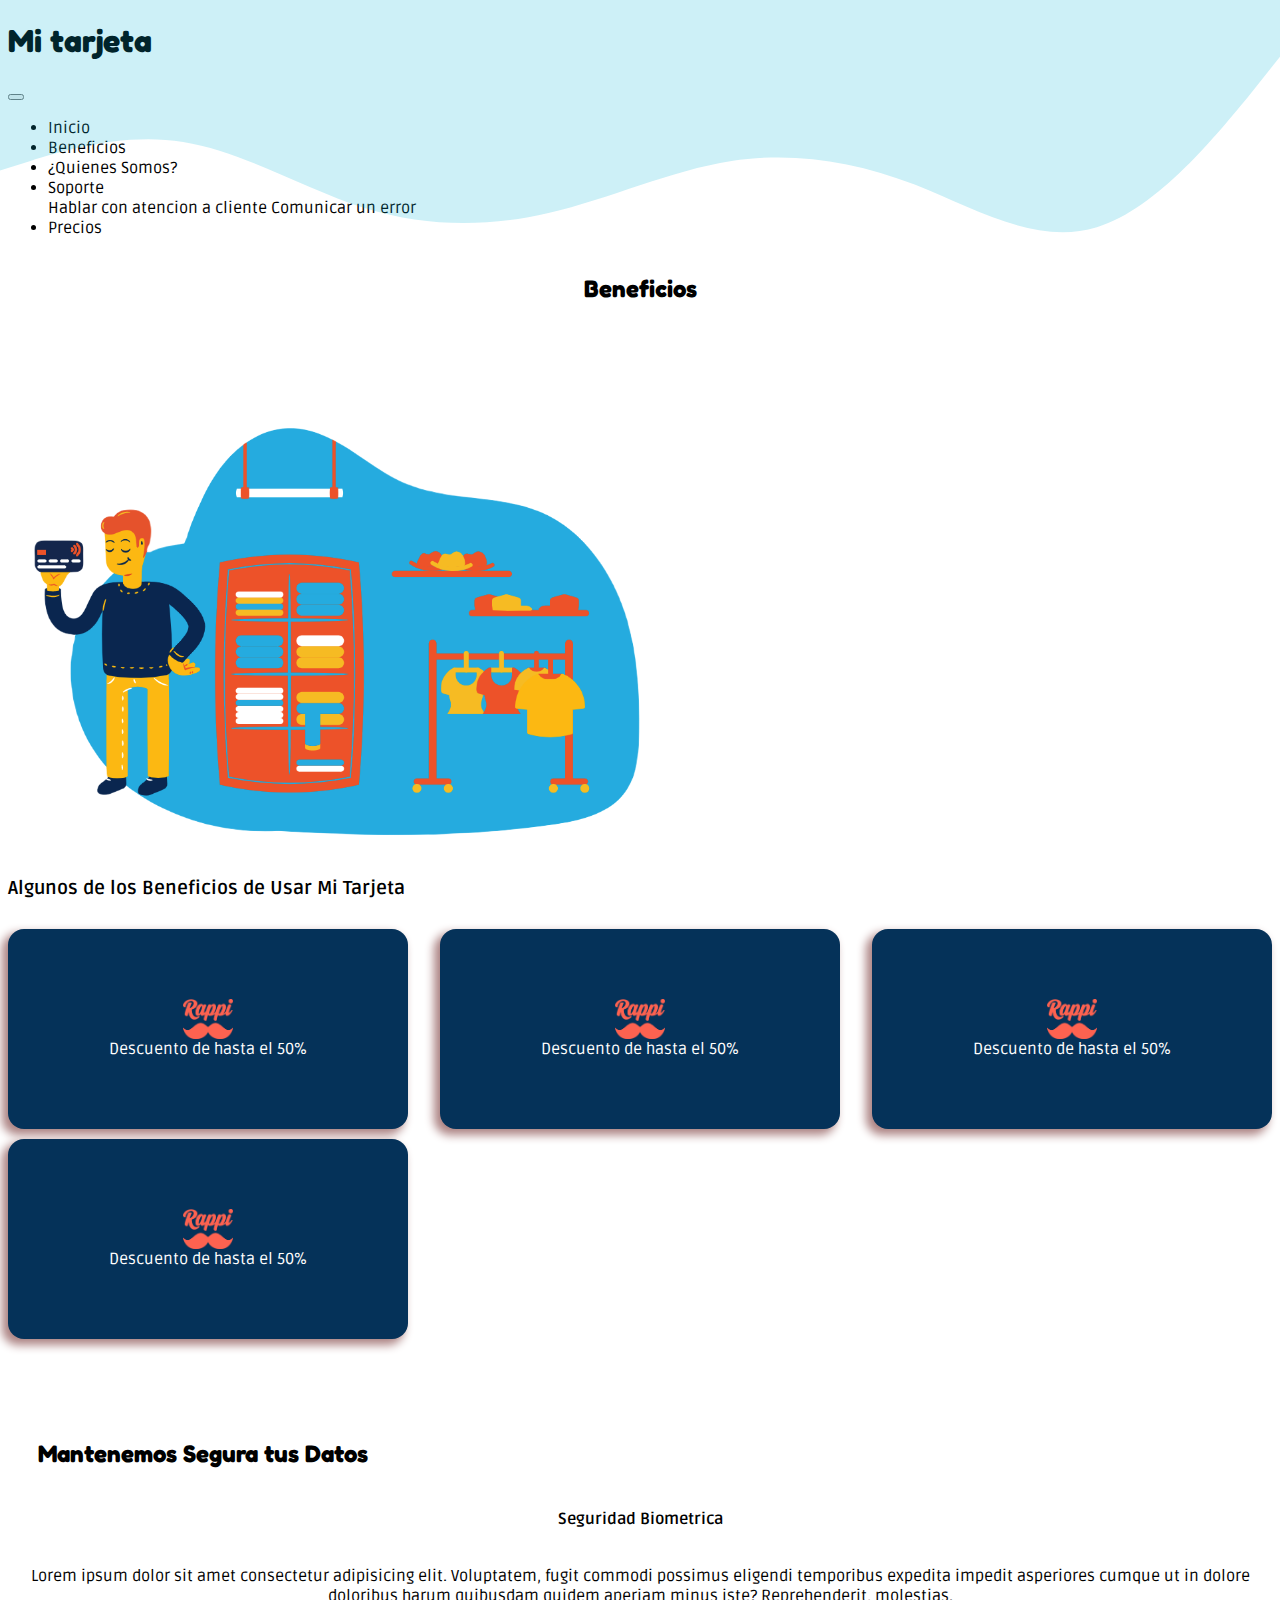
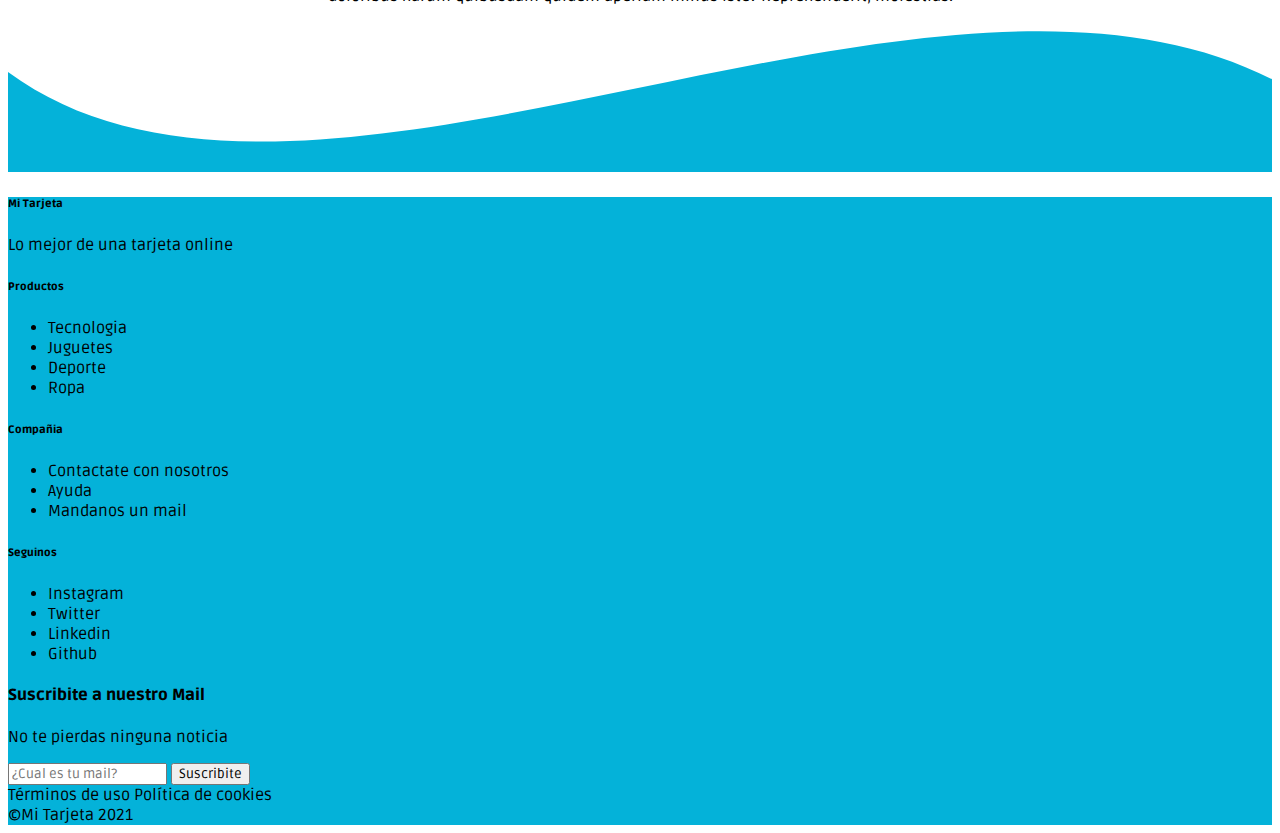
==== paginas/descripcion.html @ 312151c7 "agrego pagina2" ====
<!doctype html>
<html lang="en">
<head>
    <!-- Required meta tags -->
    <meta charset="utf-8">
    <meta name="viewport" content="width=device-width, initial-scale=1, shrink-to-fit=no">

    <!-- Bootstrap CSS -->
    <link rel="stylesheet" href="https://cdn.jsdelivr.net/npm/bootstrap@4.6.0/dist/css/bootstrap.min.css" integrity="sha384-B0vP5xmATw1+K9KRQjQERJvTumQW0nPEzvF6L/Z6nronJ3oUOFUFpCjEUQouq2+l" crossorigin="anonymous">
    <!--Mi pagina de css-->
    <link rel="stylesheet" href="./../estilo/estilo.css">
    <title>Mi Tarjeta</title>
</head>
<body>
    <img class="olasCelestesClarasDown" src="./../img/olatranspab.svg" alt="">
    <header>
        <div class="navegador container d-flex justify-content-between">
            <div class="navTitulo ">
                <a href="../index.html"><h1>Mi tarjeta</h1></a>
            </div>
            <nav class="navbar navbar-expand-lg navbar-light">
                <button class="navbar-toggler" type="button" data-toggle="collapse" data-target="#navbarNavDropdown" aria-controls="navbarNavDropdown" aria-expanded="false" aria-label="Toggle navigation">
                <span class="navbar-toggler-icon"></span>
                </button>
                <div class="collapse navbar-collapse" id="navbarNavDropdown">
                    <ul class="navbar-nav">
                        <li class="nav-item">
                            <a class="nav-link" href="../index.html">Inicio</a>
                        </li>
                        <li class="nav-item">
                            <a class="nav-link" href="./descripcion.html">Beneficios</a>
                        </li>
                        <li class="nav-item">
                            <a class="nav-link" href="./descripcion.html">¿Quienes Somos?</a>
                        </li>
                        <li class="nav-item dropdown">
                            <a class="nav-link dropdown-toggle" href="#" id="navbarDropdownMenuLink" role="button" data-toggle="dropdown" aria-haspopup="true" aria-expanded="false">
                            Soporte
                        </a>
                        <div class="dropdown-menu" aria-labelledby="navbarDropdownMenuLink">
                            <a class="dropdown-item" href="#">Hablar con atencion a cliente</a>
                            <a class="dropdown-item" href="#">Comunicar un error</a>
                        </div>
                        </li>
                        <li class="nav-item">
                            <a class="nav-link" href="#">Precios</a>
                        </li>
                    </ul>
                </div>
            </nav>
        </div>
    </header>
    <div class="container">
        <div class="home2 row">
            <div class="home2Texto col-6">
                <h2>Beneficios</h2>
            </div>
            <div class="home2Img col-6">
                <img src="../img/tarjetapensando.png" alt="">
            </div>
        </div>
    </div>
    <div class="container">
        <!-- Beneficios -->
        <div class="beneficios">
            <h3>Algunos de los Beneficios de Usar Mi Tarjeta</h3>
            <div class="beneficiosCajas">
                <div class="marcas">
                    <div class="marcasLogo">
                        <img src="../img/logos/Logo-de-Rappi.png" alt="">
                    </div>
                    <div class="marcasTexto">
                        Descuento de hasta el 50% 
                    </div>
                </div>
                <div class="marcas">
                    <div class="marcasLogo">
                        <img src="../img/logos/Logo-de-Rappi.png" alt="">
                    </div>
                    <div class="marcasTexto">
                        Descuento de hasta el 50% 
                    </div>
                </div>
                <div class="marcas">
                    <div class="marcasLogo">
                        <img src="../img/logos/Logo-de-Rappi.png" alt="">
                    </div>
                    <div class="marcasTexto">
                        Descuento de hasta el 50% 
                    </div>
                </div>
                <div class="marcas">
                    <div class="marcasLogo">
                        <img src="../img/logos/Logo-de-Rappi.png" alt="">
                    </div>
                    <div class="marcasTexto">
                        Descuento de hasta el 50% 
                    </div>
                </div>
            </div>
        </div>
    </div>
</div>
    <div class="container">
            <!-- SEGURIDAD -->
            <div class="seguridad">
                <h2>Mantenemos Segura tus Datos </h2>
                <div class="seguridadDescripcion row">
                    <div class="seguridadImg col-6">
                        <img src="./img/touchid.png" alt="">
                    </div>
                    <div class="seguridadTexto col-6">
                        <h4>Seguridad Biometrica</h4>
                        <p>Lorem ipsum dolor sit amet consectetur adipisicing elit. Voluptatem, fugit commodi possimus eligendi temporibus expedita impedit asperiores cumque ut in dolore doloribus harum quibusdam quidem aperiam minus iste? Reprehenderit, molestias.</p>
                    </div>
                </div>
            </div>
        </div>
    </div>
    <!-- FOOTER -->
    <footer>
        <div style="height: 150px; overflow: hidden;" ><svg viewBox="0 0 500 150" preserveAspectRatio="none" style="height: 100%; width: 100%;"><path d="M0.00,49.98 C119.35,271.88 363.15,-124.83 501.97,59.70 L512.13,174.17 L0.00,150.00 Z" style="stroke: none; fill: #04B2D9;"></path></svg></div>
        <div class="footerGlobal">
            <section class="container contenedorfooterGlobal">
                <div class="row">
                    <div class="col-3">
                        <h6><b>Mi Tarjeta</b></h6>
                        <p>Lo mejor de una tarjeta online</p>
                    </div>
                    <div class="col-3">
                        <h6><b>Productos</b></h6>
                        <ul class="footer__lista">
                            <li class="footer__lista--item"><a href="">Tecnologia</a></li>
                            <li class="footer__lista--item"><a href="">Juguetes</a></li>
                            <li class="footer__lista--item"><a href="">Deporte</a></li>
                            <li class="footer__lista--item"><a href="">Ropa</a></li>
                        </ul>
                    </div>
                    <div class="col-3">
                        <h6><b>Compañia</b></h6>
                        <ul class="footer__lista">
                            <li class="footer__lista--item"><a href="">Contactate con nosotros</a></li>
                            <li class="footer__lista--item"><a href="">Ayuda</a></li>
                            <li class="footer__lista--item"><a href="">Mandanos un mail</a></li>
                        </ul>
                    </div>
                    <div class="col-3">
                        <h6><b> Seguinos</b></h6>
                        <ul class="footer__lista">
                            <li class="footer__lista--item"><a href="">Instagram</a></li>
                            <li class="footer__lista--item"><a href="">Twitter</a></li>
                            <li class="footer__lista--item"><a href="">Linkedin</a></li>
                            <li class="footer__lista--item"><a href="">Github</a></li>
                        </ul>
                    </div>
                </div>
            </section>
            <div class="container">
                <div class="contacMail row">
                    <div class="contacMail-texto col-4">
                        <h4><b>Suscribite a nuestro Mail</b></h4>
                        <p>No te pierdas ninguna noticia</p>
                    </div>
                    <div class="contacMail-suscrip col-4">
                        <form class="form-inline my-2 my-lg-0">
                            <input class="form-control mr-sm-2" type="search" placeholder="¿Cual es tu mail?" aria-label="Search">
                            <button class="btn btn-secondary my-2 my-sm-0" type="submit">Suscribite</button>
                        </form>
                    </div>
                    <div class="contacMail-legal col-4">
                        <div class="legal-nav">
                            <a href="/company/customers-partners/terms-of-use/">Términos de uso</a>
                            <a href="/company/policies-procedures/cookie-policy/">Política de cookies</a>
                            <br>
                            <a href="/legal/">©Mi Tarjeta 2021</a>
                        </div>
                    </div>
                </div>
            </div>
        </div>
    </footer>
    <!-- Option 1: jQuery and Bootstrap Bundle (includes Popper) -->
    <script src="https://code.jquery.com/jquery-3.5.1.slim.min.js" integrity="sha384-DfXdz2htPH0lsSSs5nCTpuj/zy4C+OGpamoFVy38MVBnE+IbbVYUew+OrCXaRkfj" crossorigin="anonymous"></script>
    <script src="https://cdn.jsdelivr.net/npm/bootstrap@4.6.0/dist/js/bootstrap.bundle.min.js" integrity="sha384-Piv4xVNRyMGpqkS2by6br4gNJ7DXjqk09RmUpJ8jgGtD7zP9yug3goQfGII0yAns" crossorigin="anonymous"></script>
    <!-- animacion tarjeta -->
</body>
</html>
---- estilo/estilo.css ----
@import url('https://fonts.googleapis.com/css2?family=Fredoka+One&family=Ruda&display=swap');
*{
    font-family: 'Ruda', sans-serif;
    
}
a:link, a:visited, a:active {
    text-decoration:none;
    color: black;
}
h1,h2{
    font-family: 'Fredoka One', cursive;
}
.itemNav {
    list-style: none;
}
.navTitulo{
    z-index: 2;
}
.nav li{
    z-index: 2;
}

.olasCelestesClarasDown {
    position: absolute;
    top: 0;
    left: 0;
    width: 100%;
    overflow: hidden;
    line-height: 0;
}

.olasCelestesClarasDown svg {
    position: relative;
    display: block;
    width: calc(100% + 1.3px);
    height: 186px;
}

.custom-shape-divider-bottom-1621624693 {
    position: absolute;
    bottom: 0;
    left: 0;
    width: 100%;
    overflow: hidden;
    line-height: 0;
}

.custom-shape-divider-bottom-1621624693 svg {
    position: relative;
    display: block;
    width: calc(132% + 1.3px);
    height: 277px;
}

.custom-shape-divider-bottom-1621624693 .shape-fill {
    fill: #04B2D9;
}

.footerGlobal{
    background-color: #04B2D9;
}
.home {
    margin-top: 100px;
}
.homeTexto {
    display: flex;
    flex-flow: row wrap;
    align-items: center;
    justify-content: center;
    text-align: center;
}
.homeImg {
    display: flex;
    flex-flow: row wrap;
}
.homeImg img{
    width: 716px;
    height: auto;
    z-index: 3;
}
.tarjeta{
    background-color: #F24C27;
}
.tarjetaDescripcion{
    padding-top: 50px;
}
.tarjetaDescripcion1{
    display: flex;
    flex-flow: column wrap;
    justify-content: center;
    align-items: center;
}
.tarjetaDescripcion2{
    display: flex;
    flex-flow: row wrap;
    justify-content: center;
}
.tarjetaDescripcion2 img{
    width: 400px;
    height: auto;
}
.seguridad {
    margin-top: 100px;
}

.pasoTexto {
    display: flex;
    flex-flow: row wrap;
    justify-content: center;
    align-items: center;
    text-align: center;
    width: 200px;
    height: 200px;
}
.seguridadTexto {
    display: flex;
    flex-flow: column wrap;
    justify-content: center;
    text-align: center;
}
.seguridadImg {
    display: flex;
    flex-flow: row wrap;
}
.seguridadImg img{
    width: 600px;
    height: auto;
}

/* descripcion */ 

.home2Texto {
    display: flex;
    flex-flow: column wrap;
    align-items: center;
    justify-content: center;
    text-align: center;
}
.home2Img {
    display: flex;
    flex-flow: row wrap;
}
.home2Img img{
    width: 716px;
    height: auto;
    z-index: 3;
}

.beneficiosCajas{
    display: flex;
    flex-flow: row wrap;
    justify-content: space-between;
}
.marcas{
    display: flex;
    flex-flow: column wrap;
    justify-content: center;
    border-radius: 1rem;
    box-shadow: -5px 5px 10px 0.2px  rgb(172, 131, 131);
    background-color: #053259;
    height: 200px;
    width: 400px;
    margin-top: 10px;
}
.marcasLogo{
    display: flex;
    flex-flow: row wrap;
    justify-content: center;
    
}
.marcasLogo Img{
    width: 50px;
    height: auto;
}
.marcasTexto{
    display: flex;
    flex-flow: row wrap;
    justify-content: center;
    color: white;
}
/* Responsive */ 
@media  (max-width:795px){
    
    .home {
        margin-top: 100px;
        display: flex;
        flex-flow: row wrap;
        align-items: center;
        justify-content: center;
    }
    .homeTexto {
        display: flex;
        flex-flow: row wrap;
        align-items: center;
        justify-content: center;
        text-align: center;
    }
    .homeImg {
        display: none;
    }
    .tarjeta{
        width: 100%;
        background-color: #F24C27;
    }
    .tarjetaDescripcion{
        padding-top: 50px;
        display: flex;
        flex-flow: row wrap;
        justify-content: space-around;
    }
    .tarjetaDescripcion1{
        display: flex;
        flex-flow: column wrap;
        justify-content: center;
        align-items: center;
    }
    .tarjetaDescripcion2{
        display: none;
    }
    .seguridad {
        display: none;
        
    }
    }

@media (min-width:796px) and (max-width:1000px){
    
.home {
    margin-top: 100px;
}
.homeTexto {
    display: flex;
    flex-flow: row wrap;
    align-items: center;
    justify-content: center;
    text-align: center;
}
.homeImg {
    display: flex;
    flex-flow: row wrap;
}
.homeImg img{
    width: 350px;
    height: auto;
    z-index: 3;
}
.tarjeta{
    width: 100%;
    background-color: #F24C27;
}
.tarjetaDescripcion{
    padding-top: 50px;
}
.tarjetaDescripcion1{
    display: flex;
    flex-flow: column wrap;
    justify-content: center;
    align-items: center;
}
.tarjetaDescripcion2{
    display: flex;
    flex-flow: row wrap;
    justify-content: center;
}
.tarjetaDescripcion2 img{
    width: 200px;
    height: auto;
}
.seguridad {
    margin-top: 100px;
}
.seguridad h2{
    padding-left: 30px
}
.pasoTexto {
    display: flex;
    flex-flow: row wrap;
    justify-content: center;
    align-items: center;
    text-align: center;
    width: 200px;
    height: 200px;
}
.seguridadTexto {
    display: flex;
    flex-flow: column wrap;
    justify-content: center;
    text-align: center;
}
.seguridadImg {
    display: flex;
    flex-flow: row wrap;
}
.seguridadImg img{
    width: 300px;
    height: auto;
}
}

@media (min-width:1000px) and (max-width:1400px){
    
    .home {
        margin-top: 100px;
    }
    .homeTexto {
        display: flex;
        flex-flow: row wrap;
        align-items: center;
        justify-content: center;
        text-align: center;
    }
    .homeImg {
        display: flex;
        flex-flow: row wrap;
    }
    .homeImg img{
        width: 500px;
        height: auto;
        z-index: 3;
    }
    .tarjeta{
        width: 100%;
        background-color: #F24C27;
    }
    .tarjetaDescripcion{
        padding-top: 50px;
    }
    .tarjetaDescripcion1{
        display: flex;
        flex-flow: column wrap;
        justify-content: center;
        align-items: center;
    }
    .tarjetaDescripcion2{
        display: flex;
        flex-flow: row wrap;
        justify-content: center;
    }
    .tarjetaDescripcion2 img{
        width: 350px;
        height: auto;
    }
    .seguridad {
        margin-top: 100px;
    }
    .seguridad h2{
        padding-left: 30px
    }
    .pasoTexto {
        display: flex;
        flex-flow: row wrap;
        justify-content: center;
        align-items: center;
        text-align: center;
        width: 200px;
        height: 200px;
    }
    .seguridadTexto {
        display: flex;
        flex-flow: column wrap;
        justify-content: center;
        text-align: center;
    }
    .seguridadImg {
        display: flex;
        flex-flow: row wrap;
    }
    .seguridadImg img{
        width: 450px;
        height: auto;
    }
    }
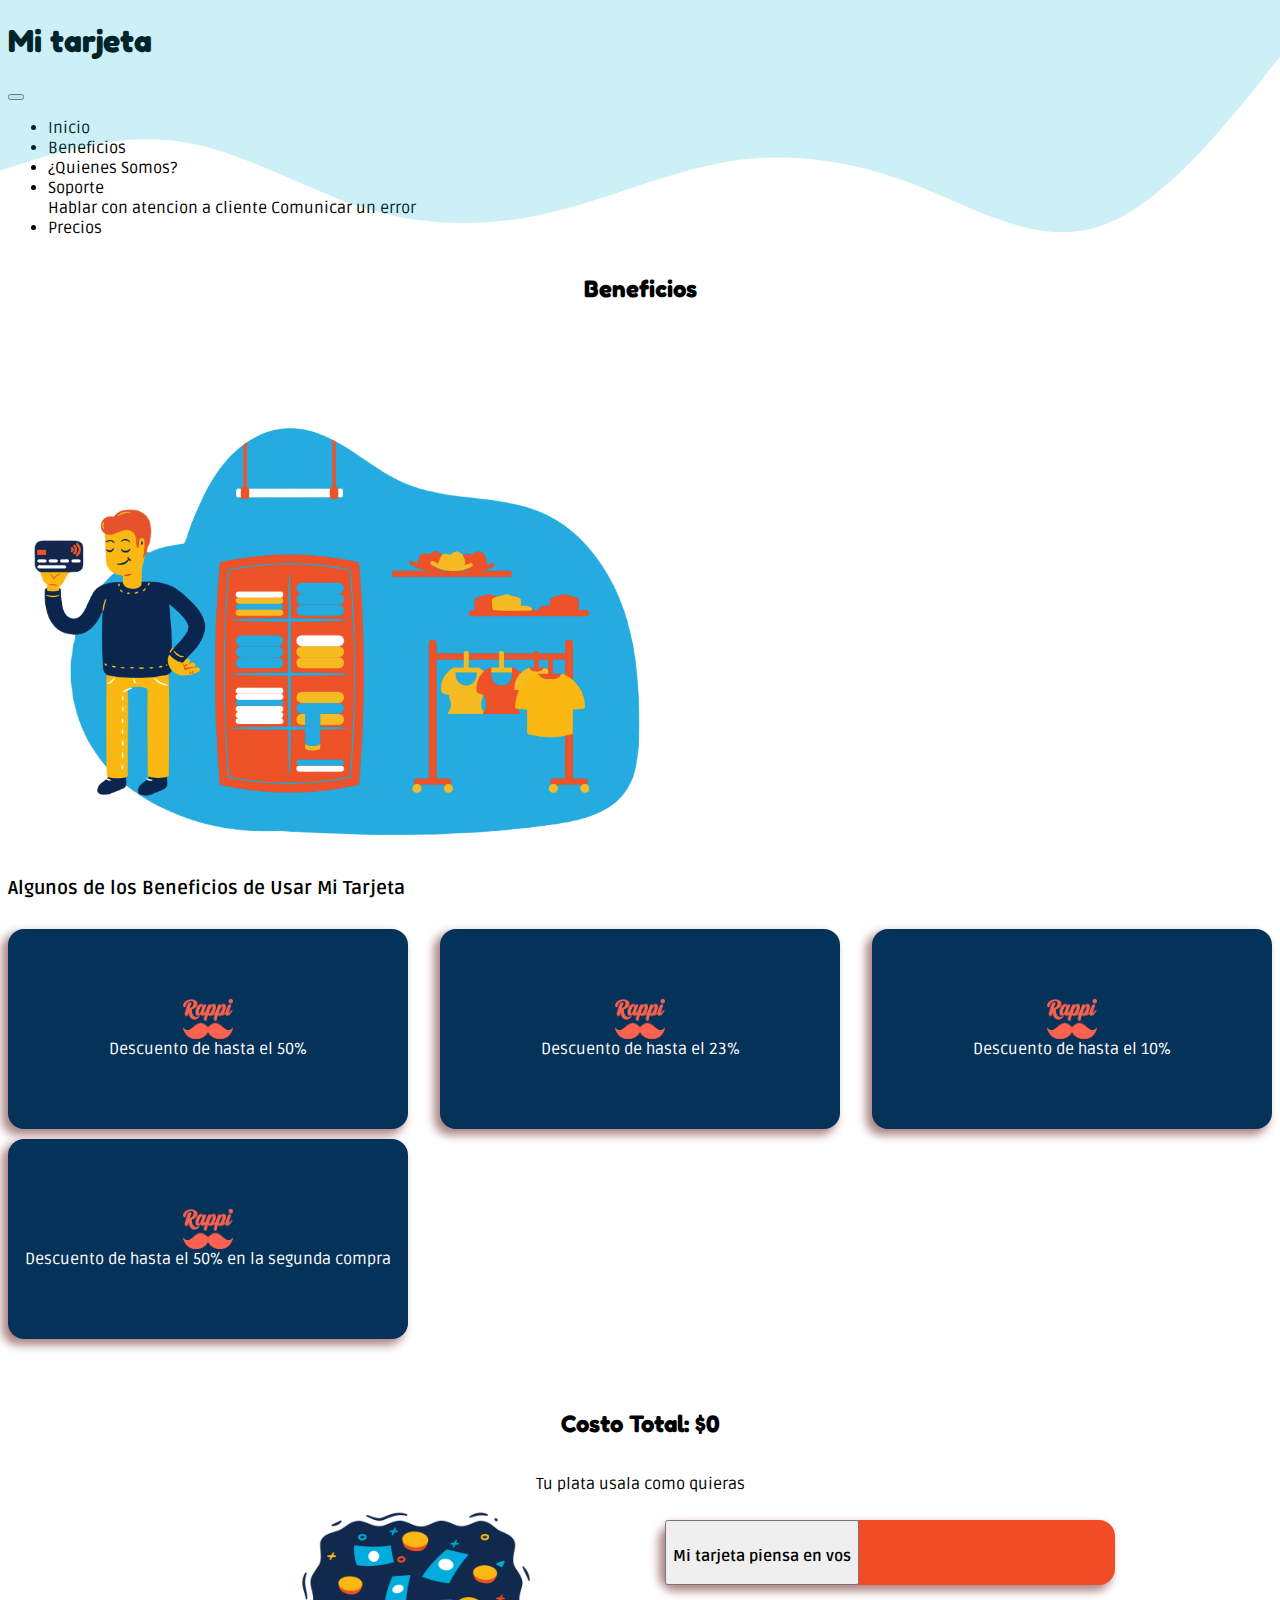
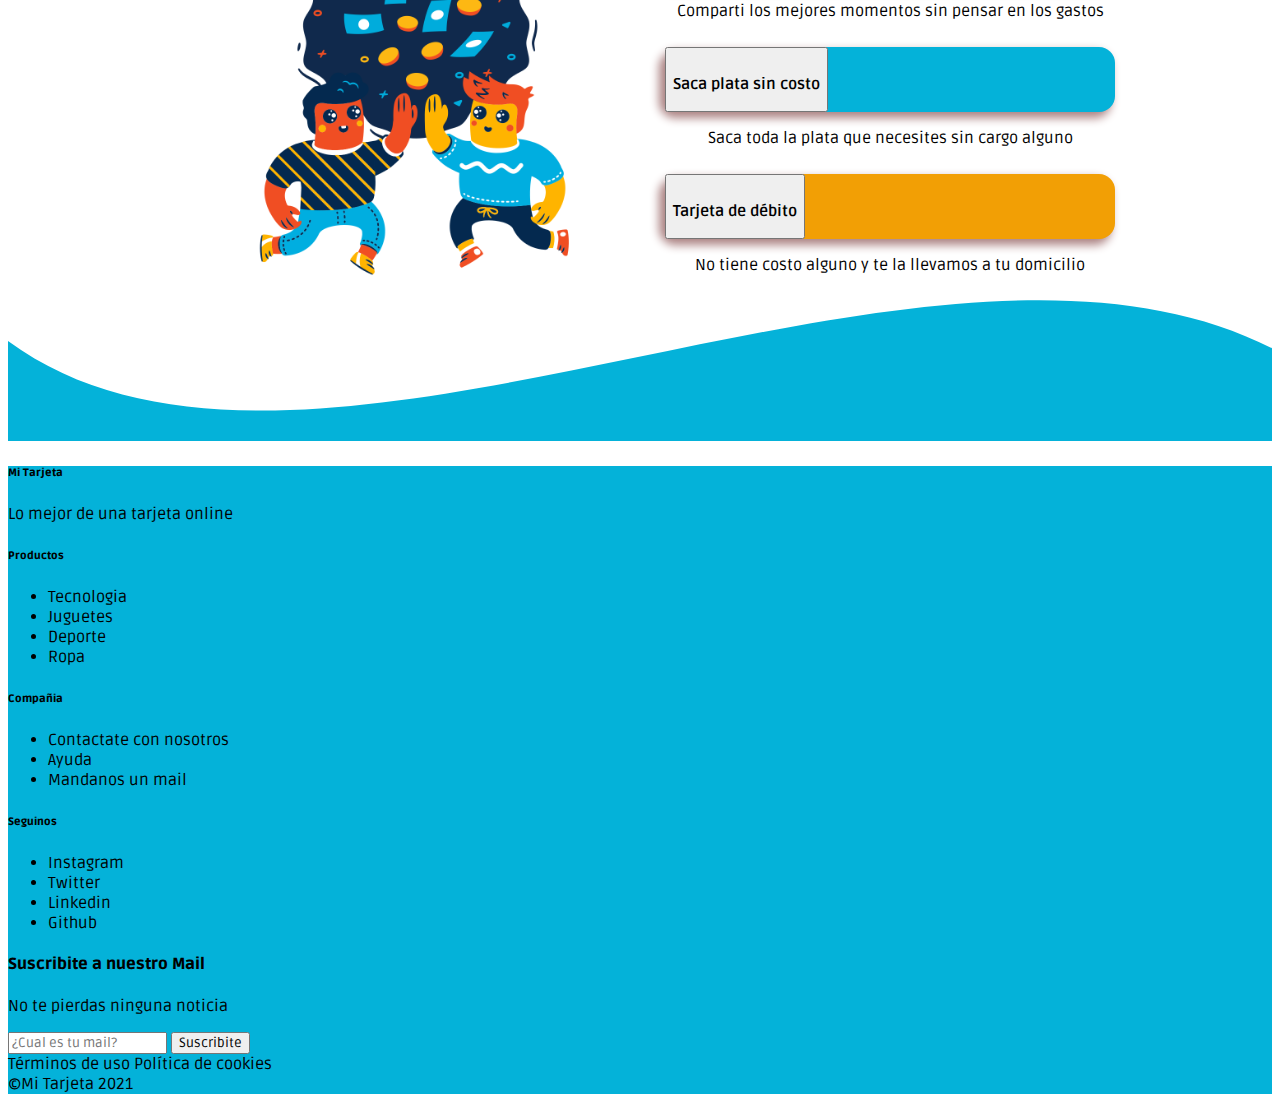
==== commit 76108319: "agrego beneficios, tarjeta que se mueve , precios" ====
--- a/paginas/descripcion.html
+++ b/paginas/descripcion.html
@@ -34,7 +34,7 @@
                             <a class="nav-link" href="./descripcion.html">¿Quienes Somos?</a>
                         </li>
                         <li class="nav-item dropdown">
-                            <a class="nav-link dropdown-toggle" href="#" id="navbarDropdownMenuLink" role="button" data-toggle="dropdown" aria-haspopup="true" aria-expanded="false">
+                            <a class="nav-link dropdown-toggle" href="#" id="navbarDropdownMenuLink" role="button" data-toggle="dropdown" aria-haspopup="false" aria-expanded="false">
                             Soporte
                         </a>
                         <div class="dropdown-menu" aria-labelledby="navbarDropdownMenuLink">
@@ -43,7 +43,7 @@
                         </div>
                         </li>
                         <li class="nav-item">
-                            <a class="nav-link" href="#">Precios</a>
+                            <a class="nav-link" href="#precios">Precios</a>
                         </li>
                     </ul>
                 </div>
@@ -78,40 +78,75 @@
                         <img src="../img/logos/Logo-de-Rappi.png" alt="">
                     </div>
                     <div class="marcasTexto">
-                        Descuento de hasta el 50% 
-                    </div>
-                </div>
-                <div class="marcas">
-                    <div class="marcasLogo">
-                        <img src="../img/logos/Logo-de-Rappi.png" alt="">
-                    </div>
-                    <div class="marcasTexto">
-                        Descuento de hasta el 50% 
-                    </div>
-                </div>
-                <div class="marcas">
-                    <div class="marcasLogo">
-                        <img src="../img/logos/Logo-de-Rappi.png" alt="">
-                    </div>
-                    <div class="marcasTexto">
-                        Descuento de hasta el 50% 
+                        Descuento de hasta el 23% 
+                    </div>
+                </div>
+                <div class="marcas">
+                    <div class="marcasLogo">
+                        <img src="../img/logos/Logo-de-Rappi.png" alt="">
+                    </div>
+                    <div class="marcasTexto">
+                        Descuento de hasta el 10% 
+                    </div>
+                </div>
+                <div class="marcas">
+                    <div class="marcasLogo">
+                        <img src="../img/logos/Logo-de-Rappi.png" alt="">
+                    </div>
+                    <div class="marcasTexto">
+                        Descuento de hasta el 50% en la segunda compra
                     </div>
                 </div>
             </div>
         </div>
     </div>
-</div>
+    <!-- PRECIOS -->
     <div class="container">
-            <!-- SEGURIDAD -->
-            <div class="seguridad">
-                <h2>Mantenemos Segura tus Datos </h2>
-                <div class="seguridadDescripcion row">
-                    <div class="seguridadImg col-6">
-                        <img src="./img/touchid.png" alt="">
-                    </div>
-                    <div class="seguridadTexto col-6">
-                        <h4>Seguridad Biometrica</h4>
-                        <p>Lorem ipsum dolor sit amet consectetur adipisicing elit. Voluptatem, fugit commodi possimus eligendi temporibus expedita impedit asperiores cumque ut in dolore doloribus harum quibusdam quidem aperiam minus iste? Reprehenderit, molestias.</p>
+        <div class="contenerdorPrecios" id="precios">
+            <div class="precios">
+                <div class="preciosTitulo">
+                    <h2>Costo Total: $0</h2>
+                    <div class="preciosTexto">
+                        <p>Tu plata usala como quieras</p>
+                    </div>
+                </div>
+            </div>
+            <div class="preciosDescripcion">
+                <div class="preciosDescripcionImg">
+                    <img src="../img/plata.png" alt="">
+                </div>
+                <div class="">
+                    <div class="accordion preciosDescripcionCajas" id="accordionExample"> 
+                        <div class="caja" id="headingOne">
+                                <button class="btn btn-block cajaTitulo" type="button" data-toggle="collapse" data-target="#collapseOne" aria-expanded="true" aria-controls="collapseOne">
+                                    <h3>Mi tarjeta piensa en vos</h3>
+                                </button>
+                        </div>
+                        <div id="collapseOne" class="collapse show" aria-labelledby="headingOne" data-parent="#accordionExample">
+                            <div class="card-body cajaTexto">
+                                <p>Comparti los mejores momentos sin pensar en los gastos</p>
+                            </div>
+                        </div>                                        
+                        <div class="caja2" id="headingTwo">
+                                <button class="btn btn-block cajaTitulo" type="button" data-toggle="collapse" data-target="#collapseTwo" aria-expanded="true" aria-controls="collapseTwo">
+                                    <h3>Saca plata sin costo</h3>
+                                </button>
+                        </div>
+                        <div id="collapseTwo" class="collapse show" aria-labelledby="headingTwo" data-parent="#accordionExample">
+                            <div class="card-body cajaTexto">
+                                <p>Saca toda la plata que necesites sin cargo alguno</p>
+                            </div>
+                        </div>                    
+                        <div class="caja3" id="headingThree">
+                                <button class="btn btn-block cajaTitulo" type="button" data-toggle="collapse" data-target="#collapseThree" aria-expanded="true" aria-controls="collapseThree">
+                                    <h3>Tarjeta de débito</h3>
+                                </button>
+                        </div>
+                        <div id="collapseThree" class="collapse show" aria-labelledby="headingThree" data-parent="#accordionExample">
+                            <div class="card-body cajaTexto">
+                                <p>No tiene costo alguno y te la llevamos a tu domicilio</p>
+                            </div>
+                        </div>
                     </div>
                 </div>
             </div>
--- a/estilo/estilo.css
+++ b/estilo/estilo.css
@@ -60,14 +60,13 @@
     background-color: #04B2D9;
 }
 .home {
-    margin-top: 100px;
+    margin-top: 50px;
 }
 .homeTexto {
     display: flex;
-    flex-flow: row wrap;
-    align-items: center;
-    justify-content: center;
-    text-align: center;
+    flex-flow: column wrap;
+    text-align: center;
+    justify-content: center;
 }
 .homeImg {
     display: flex;
@@ -78,6 +77,15 @@
     height: auto;
     z-index: 3;
 }
+.googleApple{
+    display: flex;
+    flex-flow: row wrap;
+    justify-content: space-evenly;
+}
+.logoApp{
+    width: 150px;
+    height: auto;
+}
 .tarjeta{
     background-color: #F24C27;
 }
@@ -87,7 +95,7 @@
 .tarjetaDescripcion1{
     display: flex;
     flex-flow: column wrap;
-    justify-content: center;
+    justify-content: space-around;
     align-items: center;
 }
 .tarjetaDescripcion2{
@@ -99,6 +107,34 @@
     width: 400px;
     height: auto;
 }
+.tarjetaDescripcionTexto{
+    display: flex;
+    flex-flow: row wrap;
+    align-items: center;
+    text-align: center;
+}
+.tarjetaIconos{
+    width: 30px;
+    height: auto;
+    margin-left: 5px;
+}
+.contenedorTarjeta{
+    position: relative;
+    display: flex;
+    justify-content: center;
+    align-items: center;
+    flex-direction: column;
+    padding: 50px 0; 
+}
+.cajaTarjeta {
+    position: relative;
+    width: 400px;
+    height:  261px;
+}
+.cajaTarjetaImgen{
+    width: 400px;
+    height: auto;
+}
 .seguridad {
     margin-top: 100px;
 }
@@ -125,6 +161,11 @@
 .seguridadImg img{
     width: 600px;
     height: auto;
+}
+.seguridadIconos{
+    width: 30px;
+    height: auto;
+    margin-left: 5px;
 }
 
 /* descripcion */ 
@@ -178,6 +219,71 @@
     justify-content: center;
     color: white;
 }
+
+.precios{
+    margin-top: 50px;
+    display: flex;
+    flex-flow: row wrap;
+    justify-content: center;
+}
+.preciosTitulo{
+    display: flex;
+    flex-flow: column wrap;
+    justify-content: center;
+    text-align: center;
+}
+.preciosDescripcion{
+    display: flex;
+    flex-flow: row wrap;
+    justify-content: center;
+}
+.preciosDescripcionCajas{
+    display: flex;
+    flex-flow: column wrap;
+    justify-content: space-around;
+}
+.caja{
+    margin-top: 10px;
+    width: 450px;
+    border-radius: 1rem;
+    box-shadow: -5px 5px 10px 0.2px  rgb(172, 131, 131);
+    background-color: #F24C27;
+}
+.caja2 {
+    margin-top: 10px;
+    width: 450px;
+    border-radius: 1rem;
+    box-shadow: -5px 5px 10px 0.2px  rgb(172, 131, 131);
+    background-color: #04B2D9;
+}
+.caja3 {
+    margin-top: 10px;
+    width: 450px;
+    border-radius: 1rem;
+    box-shadow: -5px 5px 10px 0.2px  rgb(172, 131, 131);
+    background-color: #F29F05;
+}
+.cajaTitulo{
+    padding-top: 10px;
+    display: flex;
+    flex-flow: row wrap;
+    justify-content: center;
+    align-items: center;
+}
+.cajaTitulo button{
+    border: none;
+    outline:none;
+}
+.cajaTexto{
+    display: flex;
+    flex-flow: row wrap;
+    justify-content: center;
+    align-items: center;
+}
+.preciosDescripcionImg img{
+    width: 500px;
+    height: auto;
+}
 /* Responsive */ 
 @media  (max-width:795px){
     
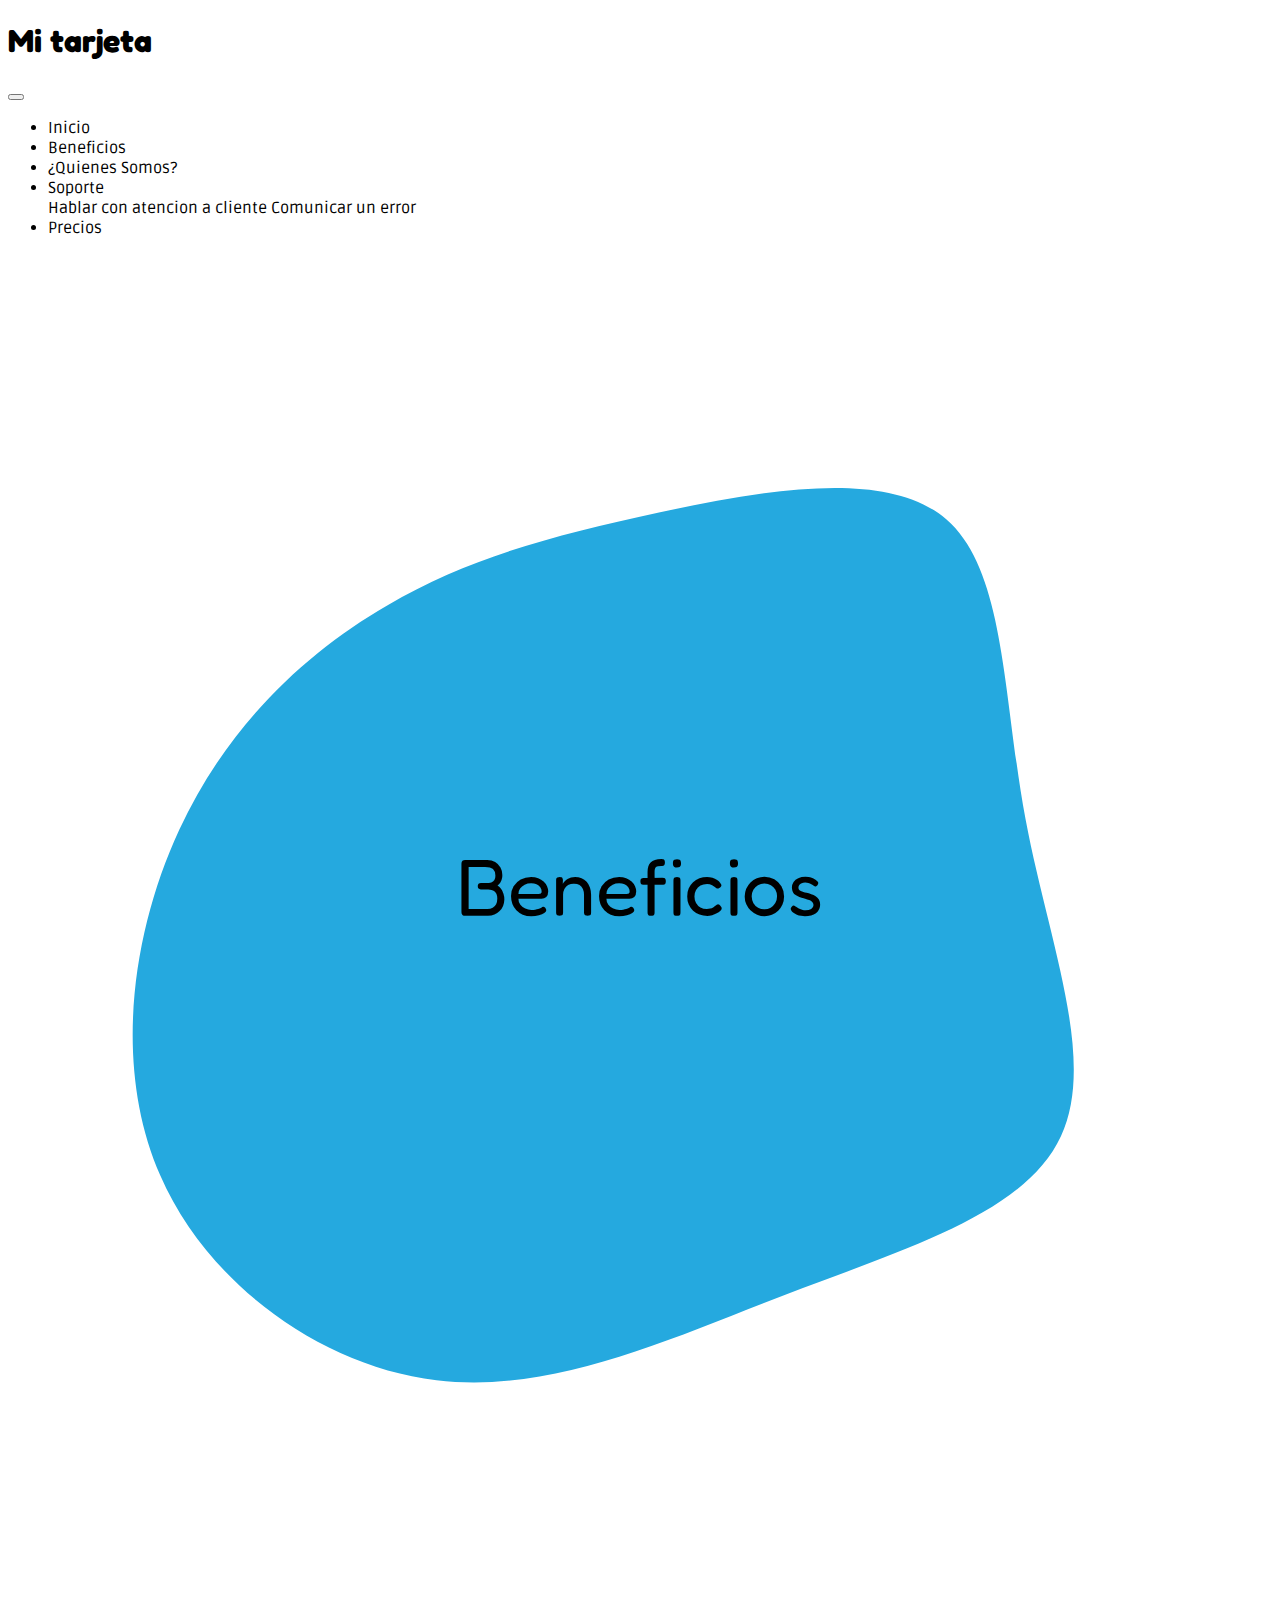
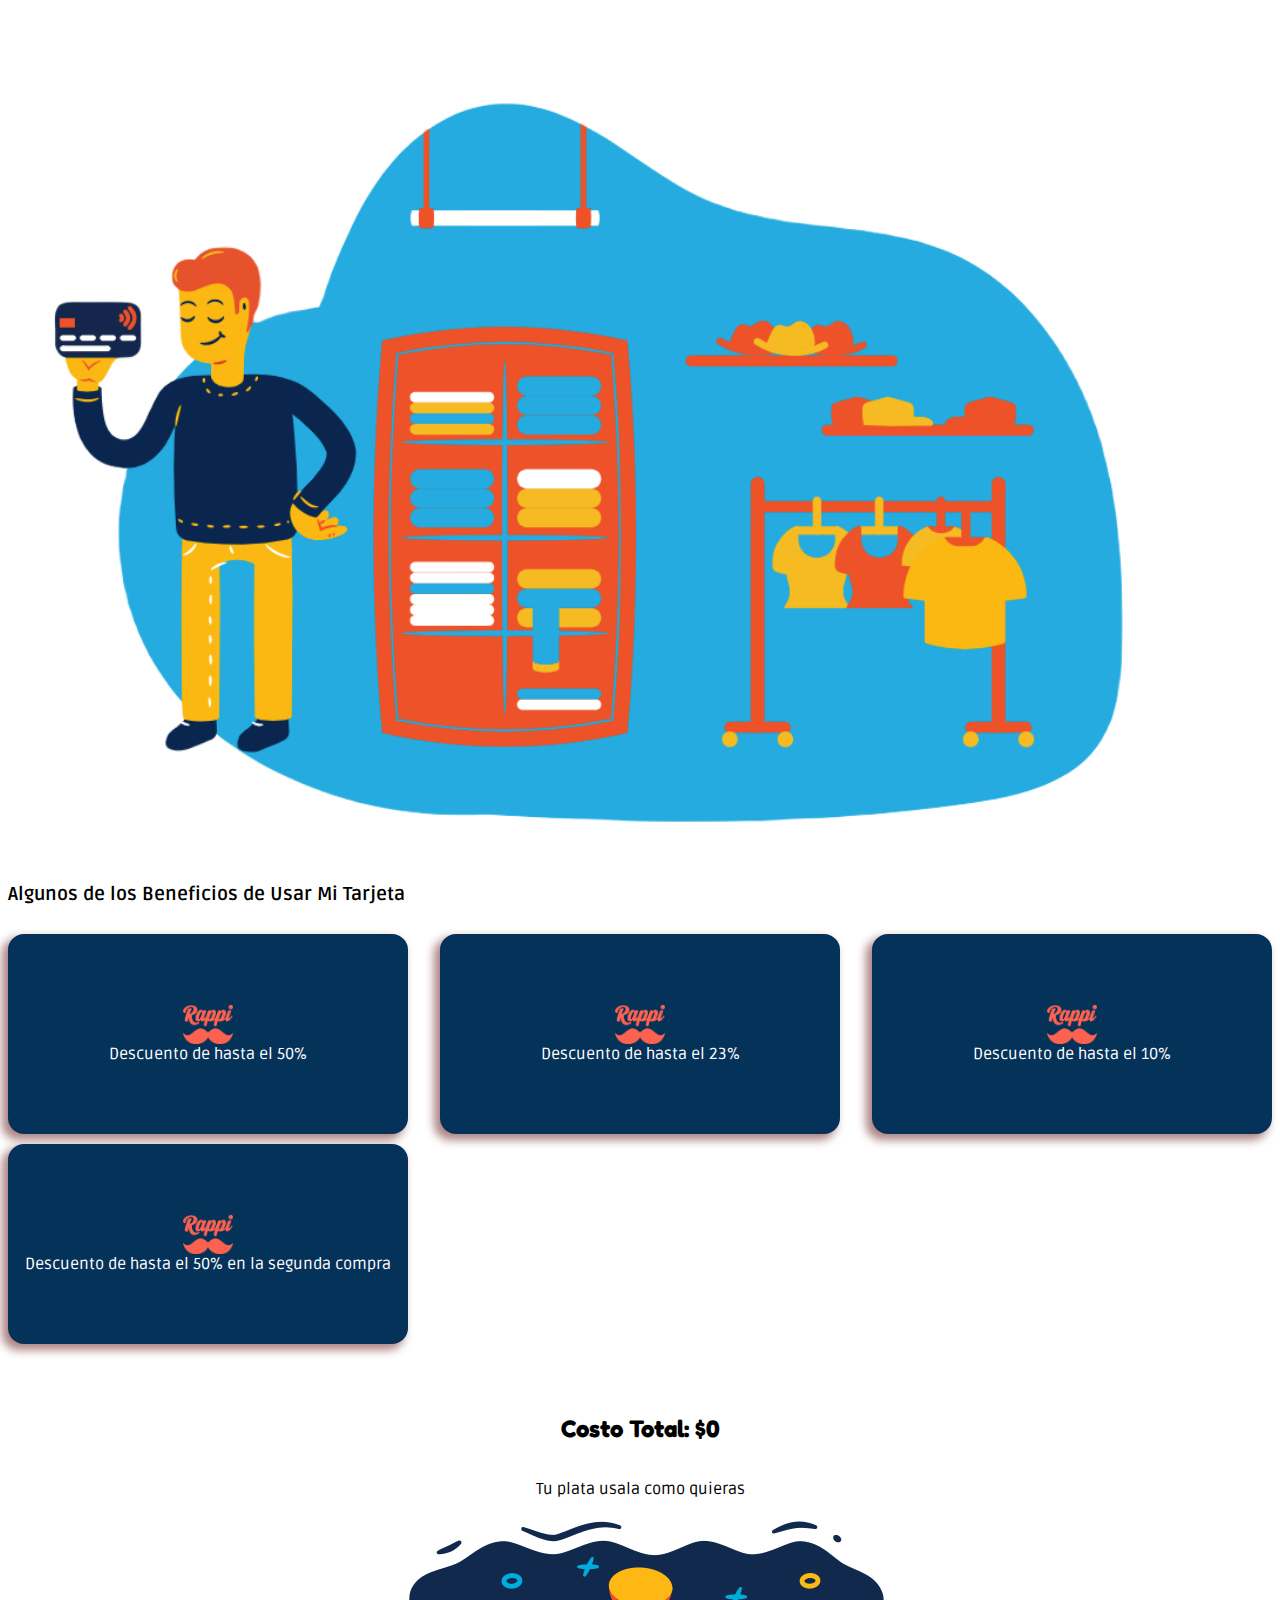
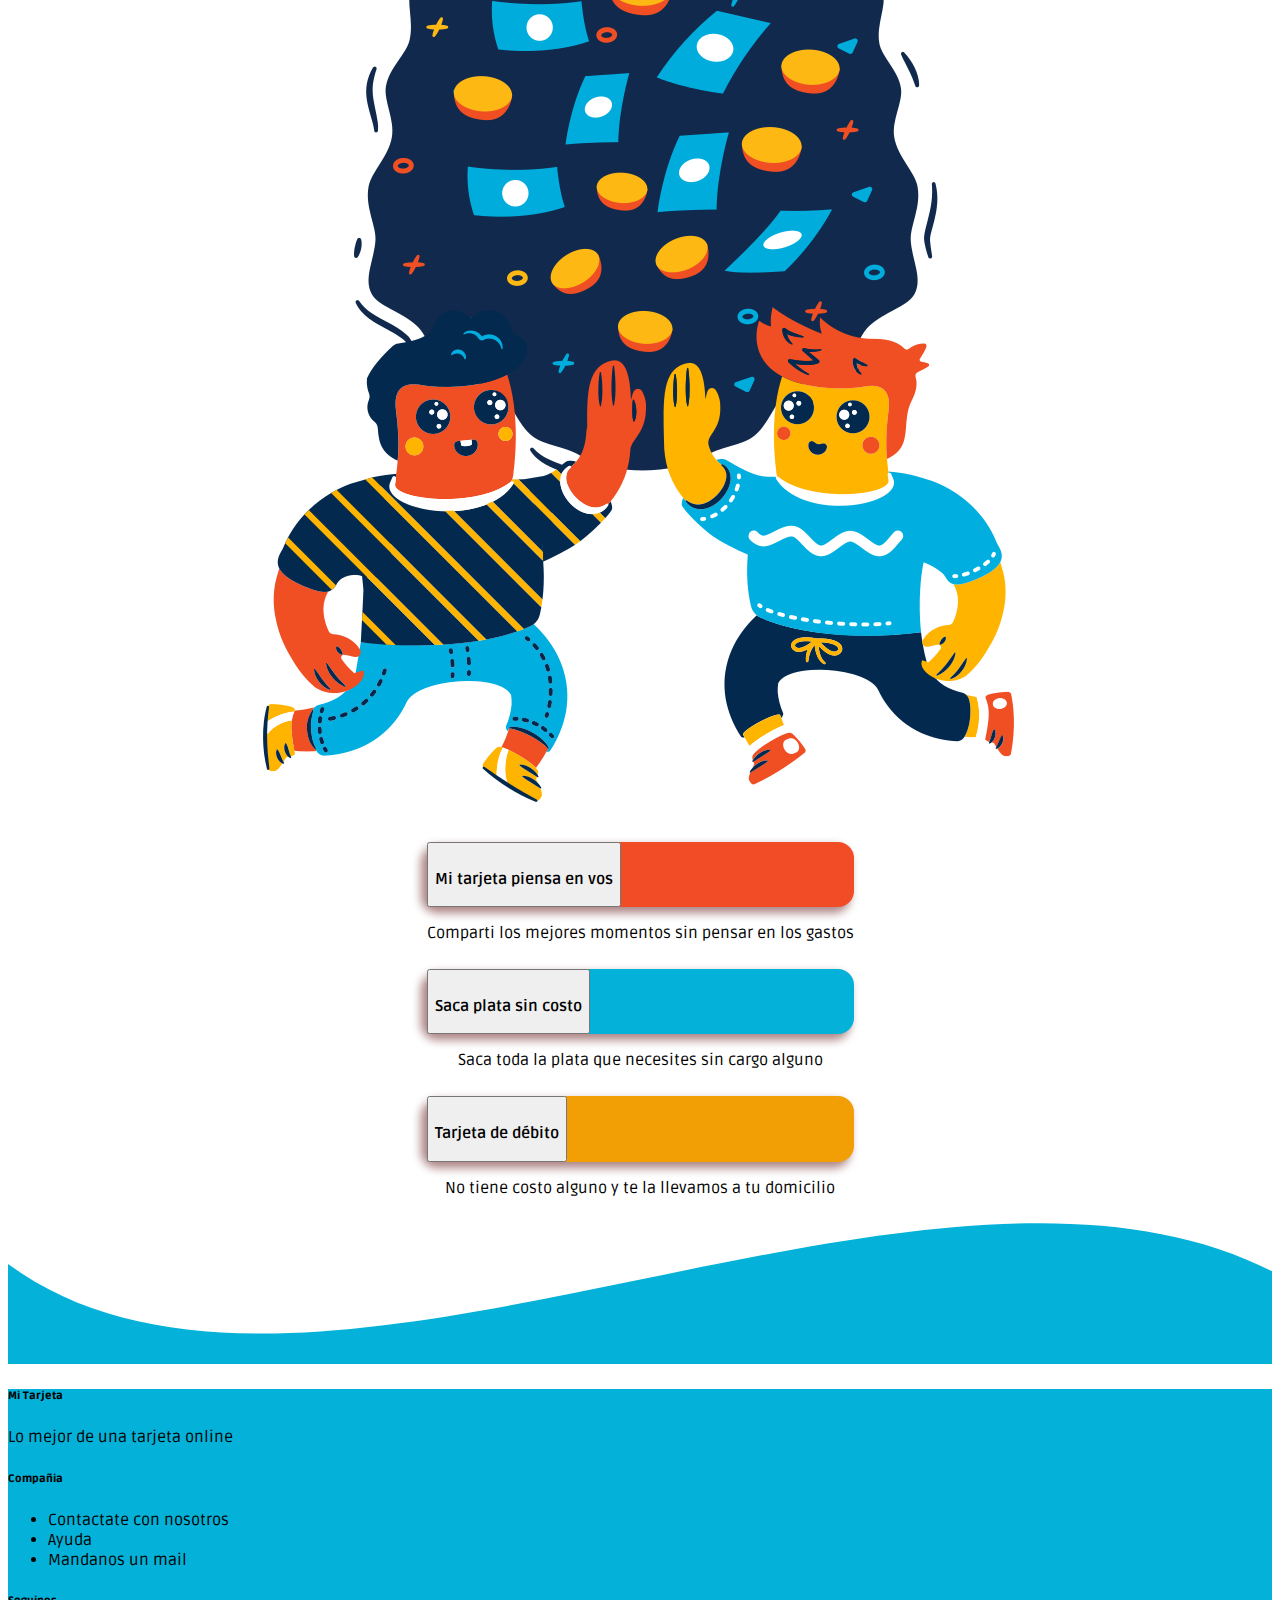
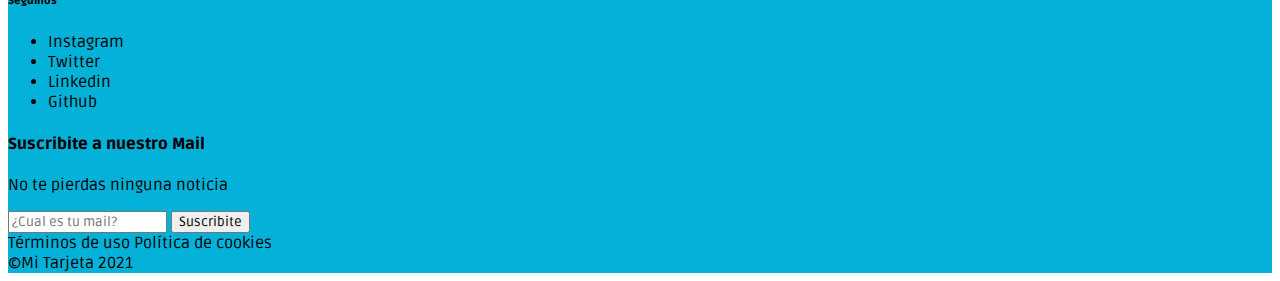
==== commit ace25403: "hago responsive" ====
--- a/paginas/descripcion.html
+++ b/paginas/descripcion.html
@@ -12,7 +12,7 @@
     <title>Mi Tarjeta</title>
 </head>
 <body>
-    <img class="olasCelestesClarasDown" src="./../img/olatranspab.svg" alt="">
+    <!-- <img class="olasCelestesClarasDown" src="./../img/olatranspab.svg" alt=""> -->
     <header>
         <div class="navegador container d-flex justify-content-between">
             <div class="navTitulo ">
@@ -53,7 +53,10 @@
     <div class="container">
         <div class="home2 row">
             <div class="home2Texto col-6">
-                <h2>Beneficios</h2>
+                <p>Beneficios</p>
+                <svg viewBox="0 0 200 200" xmlns="http://www.w3.org/2000/svg">
+                    <path fill="#25A9DF" d="M48.5,-58C57.9,-49.8,57.4,-29.9,61,-10.6C64.6,8.7,72.3,27.4,66.6,39.6C61,51.8,42,57.4,23.2,64.6C4.5,71.8,-14,80.4,-32.2,78.2C-50.4,76,-68.4,63,-75.9,45.8C-83.4,28.7,-80.5,7.5,-72.9,-8.9C-65.3,-25.3,-53,-36.9,-40,-44.4C-27.1,-52,-13.5,-55.5,3,-59.1C19.5,-62.6,39,-66.2,48.5,-58Z" transform="translate(100 100)" />
+                </svg>
             </div>
             <div class="home2Img col-6">
                 <img src="../img/tarjetapensando.png" alt="">
@@ -111,12 +114,12 @@
                     </div>
                 </div>
             </div>
-            <div class="preciosDescripcion">
-                <div class="preciosDescripcionImg">
+            <div class="preciosDescripcion row">
+                <div class="preciosDescripcionImg col-6">
                     <img src="../img/plata.png" alt="">
                 </div>
-                <div class="">
-                    <div class="accordion preciosDescripcionCajas" id="accordionExample"> 
+                <div class="col-6">
+                    <div class="accordion preciosDescripcionCajas " id="accordionExample"> 
                         <div class="caja" id="headingOne">
                                 <button class="btn btn-block cajaTitulo" type="button" data-toggle="collapse" data-target="#collapseOne" aria-expanded="true" aria-controls="collapseOne">
                                     <h3>Mi tarjeta piensa en vos</h3>
@@ -158,20 +161,11 @@
         <div class="footerGlobal">
             <section class="container contenedorfooterGlobal">
                 <div class="row">
-                    <div class="col-3">
+                    <div class="col-4">
                         <h6><b>Mi Tarjeta</b></h6>
                         <p>Lo mejor de una tarjeta online</p>
                     </div>
-                    <div class="col-3">
-                        <h6><b>Productos</b></h6>
-                        <ul class="footer__lista">
-                            <li class="footer__lista--item"><a href="">Tecnologia</a></li>
-                            <li class="footer__lista--item"><a href="">Juguetes</a></li>
-                            <li class="footer__lista--item"><a href="">Deporte</a></li>
-                            <li class="footer__lista--item"><a href="">Ropa</a></li>
-                        </ul>
-                    </div>
-                    <div class="col-3">
+                    <div class="col-4">
                         <h6><b>Compañia</b></h6>
                         <ul class="footer__lista">
                             <li class="footer__lista--item"><a href="">Contactate con nosotros</a></li>
@@ -179,7 +173,7 @@
                             <li class="footer__lista--item"><a href="">Mandanos un mail</a></li>
                         </ul>
                     </div>
-                    <div class="col-3">
+                    <div class="col-4">
                         <h6><b> Seguinos</b></h6>
                         <ul class="footer__lista">
                             <li class="footer__lista--item"><a href="">Instagram</a></li>
--- a/estilo/estilo.css
+++ b/estilo/estilo.css
@@ -68,14 +68,19 @@
     text-align: center;
     justify-content: center;
 }
+.homeTextoTitulo p{
+    font-size: 80px;
+    font-family:'Fredoka One';
+}
+
 .homeImg {
     display: flex;
     flex-flow: row wrap;
 }
 .homeImg img{
-    width: 716px;
-    height: auto;
-    z-index: 3;
+    width: 90%;
+    height: auto;
+    z-index: 2;
 }
 .googleApple{
     display: flex;
@@ -114,9 +119,9 @@
     text-align: center;
 }
 .tarjetaIconos{
-    width: 30px;
-    height: auto;
-    margin-left: 5px;
+    width:50px;
+    height: auto;
+    margin:10px;
 }
 .contenedorTarjeta{
     position: relative;
@@ -128,26 +133,12 @@
 }
 .cajaTarjeta {
     position: relative;
-    width: 400px;
-    height:  261px;
-}
-.cajaTarjetaImgen{
-    width: 400px;
+    width: 100%;
     height: auto;
 }
 .seguridad {
     margin-top: 100px;
 }
-
-.pasoTexto {
-    display: flex;
-    flex-flow: row wrap;
-    justify-content: center;
-    align-items: center;
-    text-align: center;
-    width: 200px;
-    height: 200px;
-}
 .seguridadTexto {
     display: flex;
     flex-flow: column wrap;
@@ -159,11 +150,11 @@
     flex-flow: row wrap;
 }
 .seguridadImg img{
-    width: 600px;
+    width: 100%;
     height: auto;
 }
 .seguridadIconos{
-    width: 30px;
+    width: 10%;
     height: auto;
     margin-left: 5px;
 }
@@ -177,12 +168,17 @@
     justify-content: center;
     text-align: center;
 }
+.home2Texto p {
+    position:absolute;
+    font-size: 80px;
+    font-family:'Fredoka One';
+}
 .home2Img {
     display: flex;
     flex-flow: row wrap;
 }
 .home2Img img{
-    width: 716px;
+    width: 100%;
     height: auto;
     z-index: 3;
 }
@@ -244,21 +240,21 @@
 }
 .caja{
     margin-top: 10px;
-    width: 450px;
+    width: 100%;
     border-radius: 1rem;
     box-shadow: -5px 5px 10px 0.2px  rgb(172, 131, 131);
     background-color: #F24C27;
 }
 .caja2 {
     margin-top: 10px;
-    width: 450px;
+    width: 100%;
     border-radius: 1rem;
     box-shadow: -5px 5px 10px 0.2px  rgb(172, 131, 131);
     background-color: #04B2D9;
 }
 .caja3 {
     margin-top: 10px;
-    width: 450px;
+    width: 100%;
     border-radius: 1rem;
     box-shadow: -5px 5px 10px 0.2px  rgb(172, 131, 131);
     background-color: #F29F05;
@@ -270,10 +266,6 @@
     justify-content: center;
     align-items: center;
 }
-.cajaTitulo button{
-    border: none;
-    outline:none;
-}
 .cajaTexto{
     display: flex;
     flex-flow: row wrap;
@@ -281,198 +273,25 @@
     align-items: center;
 }
 .preciosDescripcionImg img{
-    width: 500px;
-    height: auto;
-}
-/* Responsive */ 
-@media  (max-width:795px){
-    
-    .home {
-        margin-top: 100px;
-        display: flex;
-        flex-flow: row wrap;
-        align-items: center;
-        justify-content: center;
-    }
-    .homeTexto {
-        display: flex;
-        flex-flow: row wrap;
-        align-items: center;
-        justify-content: center;
-        text-align: center;
-    }
-    .homeImg {
+    width: 100%;
+    height: auto;
+}
+
+@media (max-width:1000px){
+    .tarjetaDescripcion2 {
         display: none;
     }
-    .tarjeta{
-        width: 100%;
-        background-color: #F24C27;
-    }
     .tarjetaDescripcion{
-        padding-top: 50px;
-        display: flex;
-        flex-flow: row wrap;
-        justify-content: space-around;
-    }
-    .tarjetaDescripcion1{
-        display: flex;
-        flex-flow: column wrap;
-        justify-content: center;
-        align-items: center;
-    }
-    .tarjetaDescripcion2{
-        display: none;
-    }
-    .seguridad {
-        display: none;
-        
-    }
-    }
-
-@media (min-width:796px) and (max-width:1000px){
-    
-.home {
-    margin-top: 100px;
-}
-.homeTexto {
-    display: flex;
-    flex-flow: row wrap;
-    align-items: center;
-    justify-content: center;
-    text-align: center;
-}
-.homeImg {
-    display: flex;
-    flex-flow: row wrap;
-}
-.homeImg img{
-    width: 350px;
-    height: auto;
-    z-index: 3;
-}
-.tarjeta{
-    width: 100%;
-    background-color: #F24C27;
-}
-.tarjetaDescripcion{
-    padding-top: 50px;
-}
-.tarjetaDescripcion1{
-    display: flex;
-    flex-flow: column wrap;
-    justify-content: center;
-    align-items: center;
-}
-.tarjetaDescripcion2{
-    display: flex;
-    flex-flow: row wrap;
-    justify-content: center;
-}
-.tarjetaDescripcion2 img{
-    width: 200px;
-    height: auto;
-}
-.seguridad {
-    margin-top: 100px;
-}
-.seguridad h2{
-    padding-left: 30px
-}
-.pasoTexto {
-    display: flex;
-    flex-flow: row wrap;
-    justify-content: center;
-    align-items: center;
-    text-align: center;
-    width: 200px;
-    height: 200px;
-}
-.seguridadTexto {
-    display: flex;
-    flex-flow: column wrap;
-    justify-content: center;
-    text-align: center;
-}
-.seguridadImg {
-    display: flex;
-    flex-flow: row wrap;
-}
-.seguridadImg img{
-    width: 300px;
-    height: auto;
-}
-}
-
-@media (min-width:1000px) and (max-width:1400px){
-    
-    .home {
-        margin-top: 100px;
-    }
-    .homeTexto {
-        display: flex;
-        flex-flow: row wrap;
-        align-items: center;
-        justify-content: center;
-        text-align: center;
-    }
-    .homeImg {
-        display: flex;
-        flex-flow: row wrap;
-    }
-    .homeImg img{
-        width: 500px;
-        height: auto;
-        z-index: 3;
-    }
-    .tarjeta{
-        width: 100%;
-        background-color: #F24C27;
-    }
-    .tarjetaDescripcion{
-        padding-top: 50px;
-    }
-    .tarjetaDescripcion1{
-        display: flex;
-        flex-flow: column wrap;
-        justify-content: center;
-        align-items: center;
-    }
-    .tarjetaDescripcion2{
         display: flex;
         flex-flow: row wrap;
         justify-content: center;
     }
-    .tarjetaDescripcion2 img{
-        width: 350px;
-        height: auto;
-    }
-    .seguridad {
-        margin-top: 100px;
-    }
-    .seguridad h2{
-        padding-left: 30px
-    }
-    .pasoTexto {
-        display: flex;
-        flex-flow: row wrap;
-        justify-content: center;
-        align-items: center;
-        text-align: center;
-        width: 200px;
-        height: 200px;
-    }
-    .seguridadTexto {
-        display: flex;
-        flex-flow: column wrap;
-        justify-content: center;
-        text-align: center;
-    }
-    .seguridadImg {
-        display: flex;
-        flex-flow: row wrap;
-    }
-    .seguridadImg img{
-        width: 450px;
-        height: auto;
+    .homeTextoTitulo p{
+        font-size: 25px;
+        font-family:'Fredoka One';
+    }
+    .home2Texto p{
+        font-size: 40px;
+        font-family:'Fredoka One';
     }
     }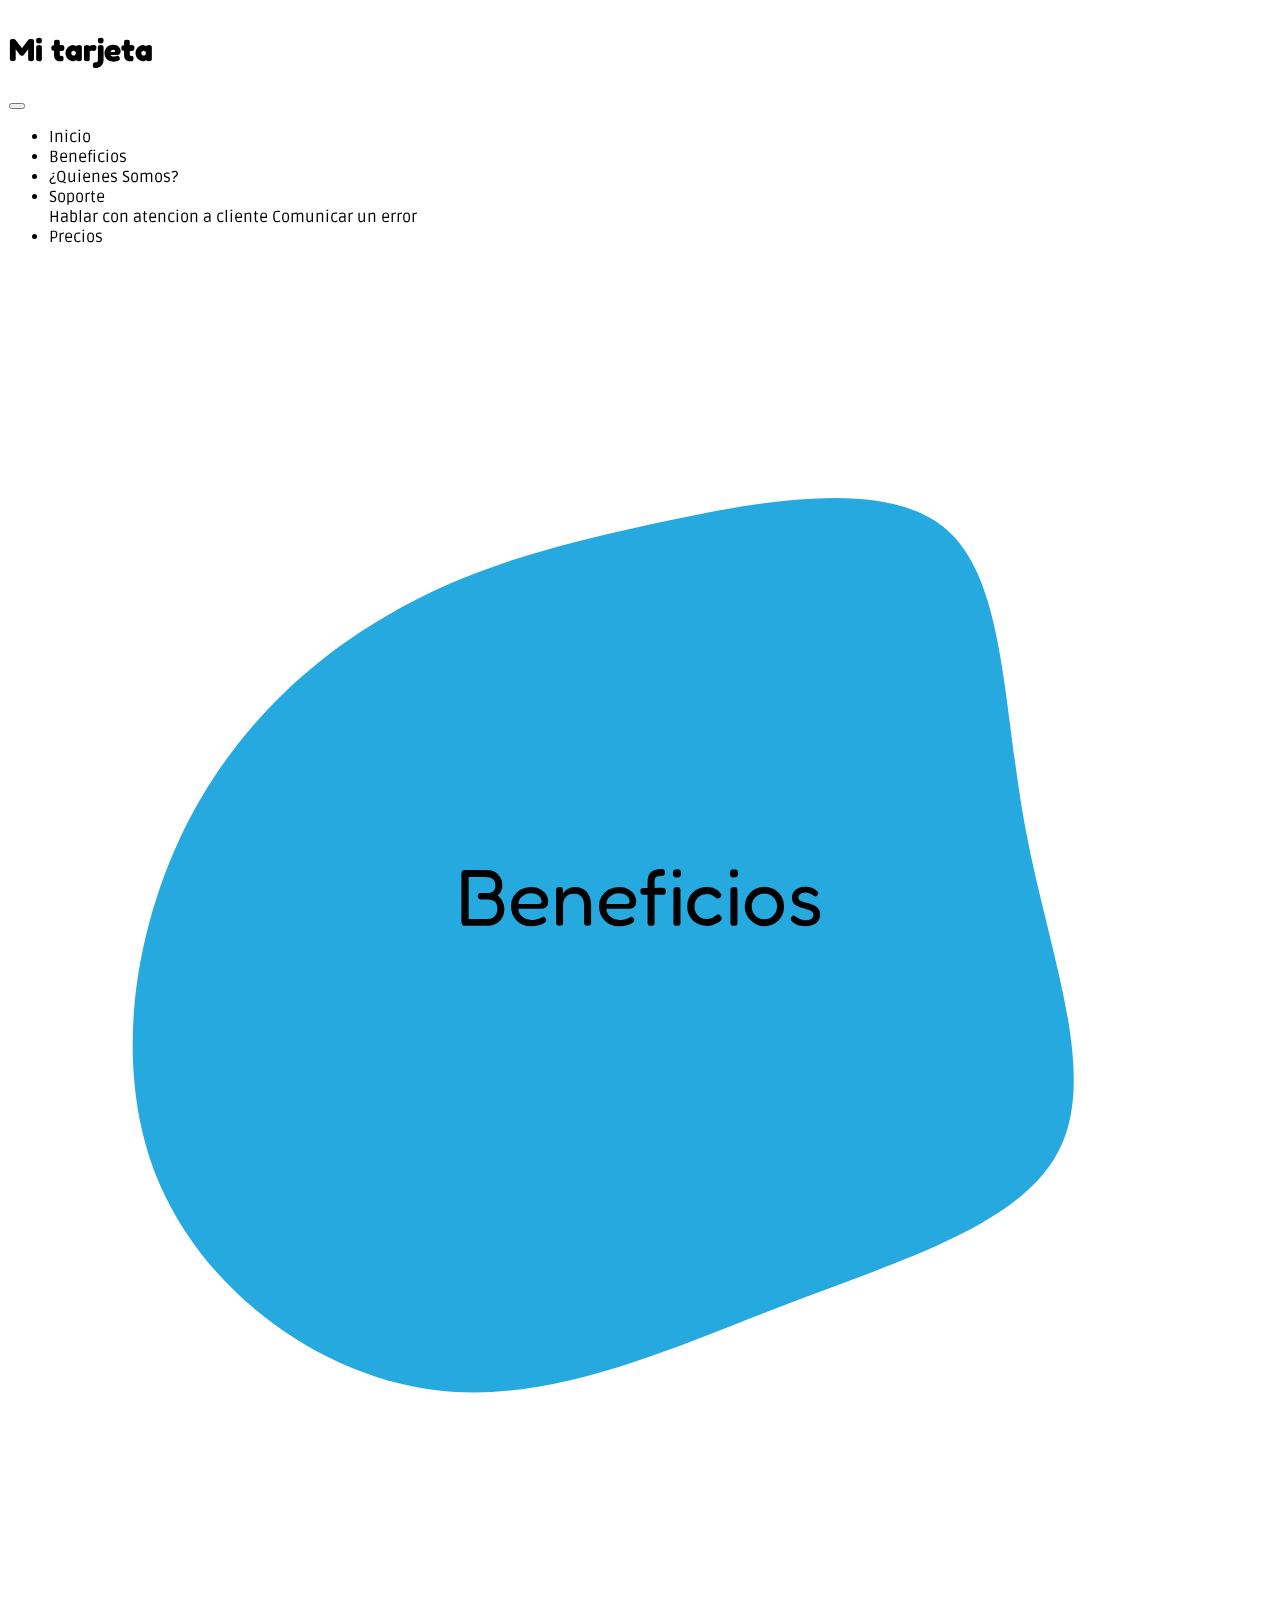
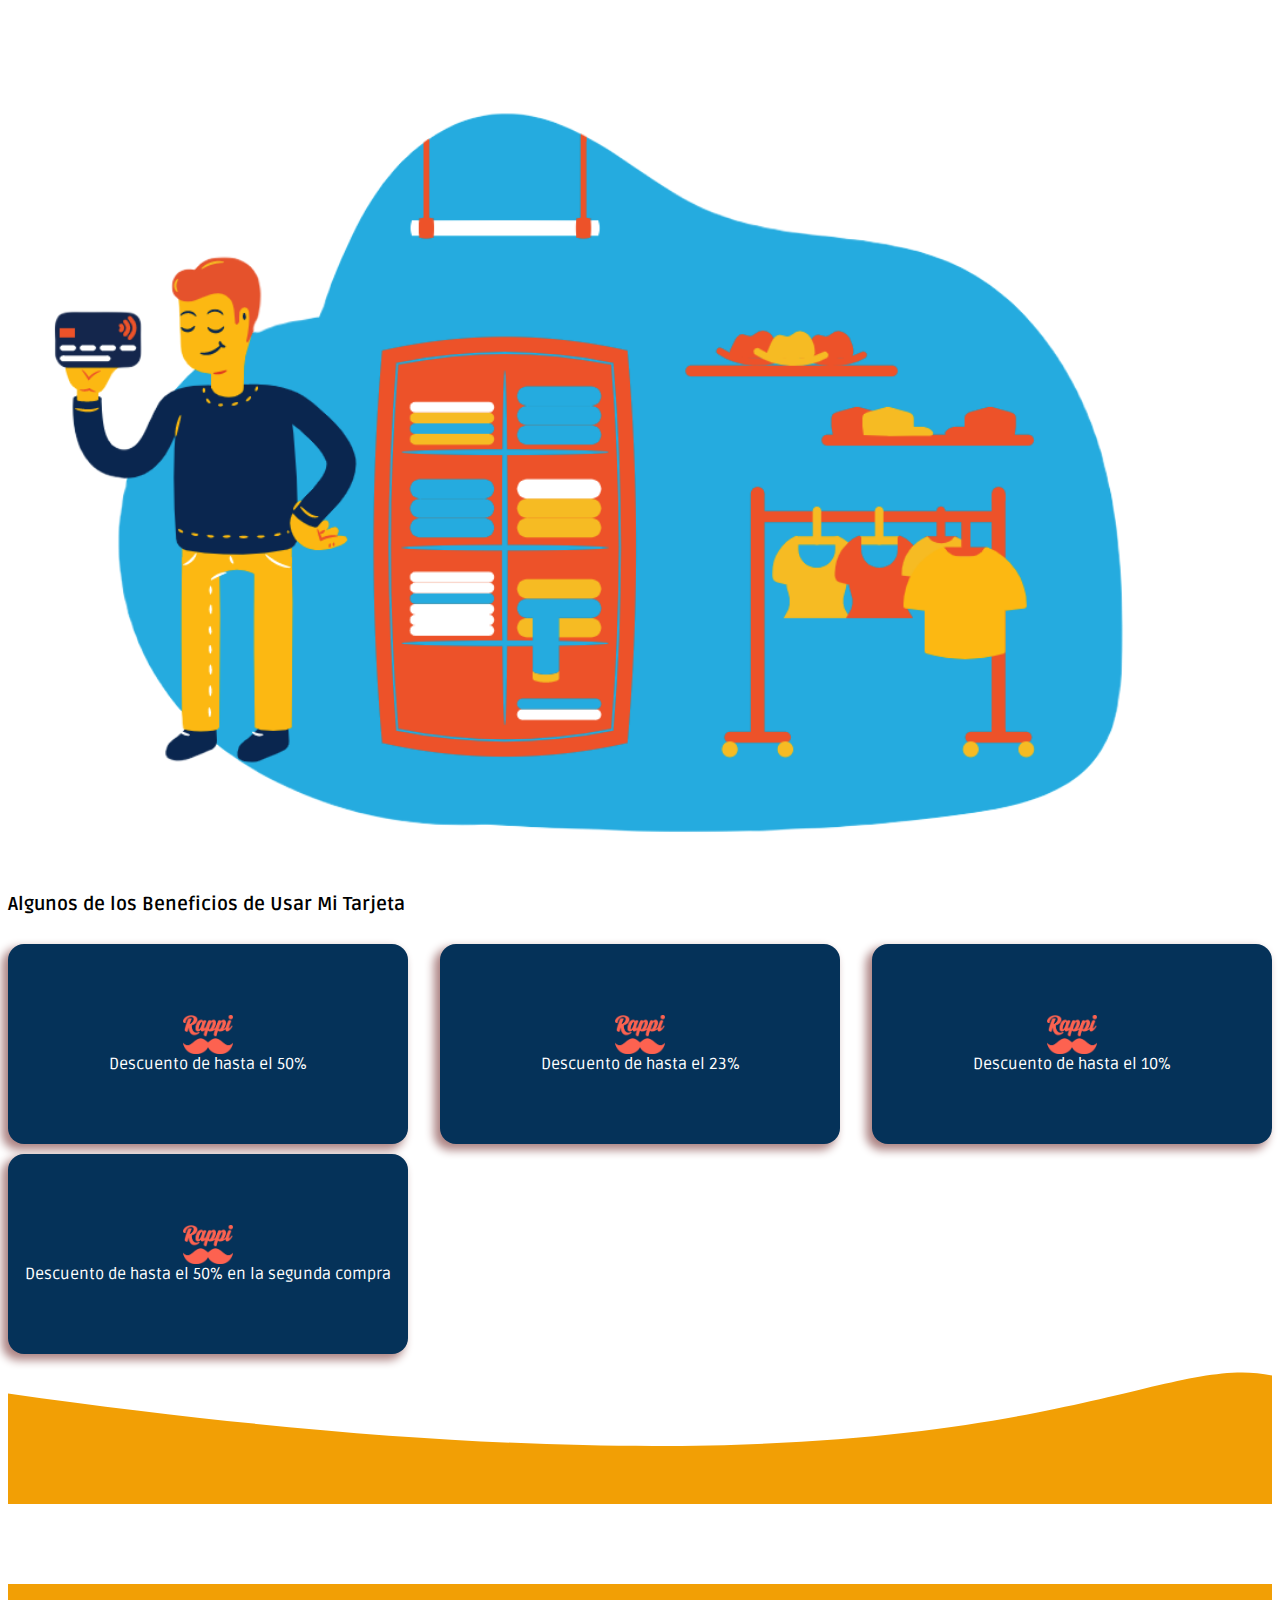
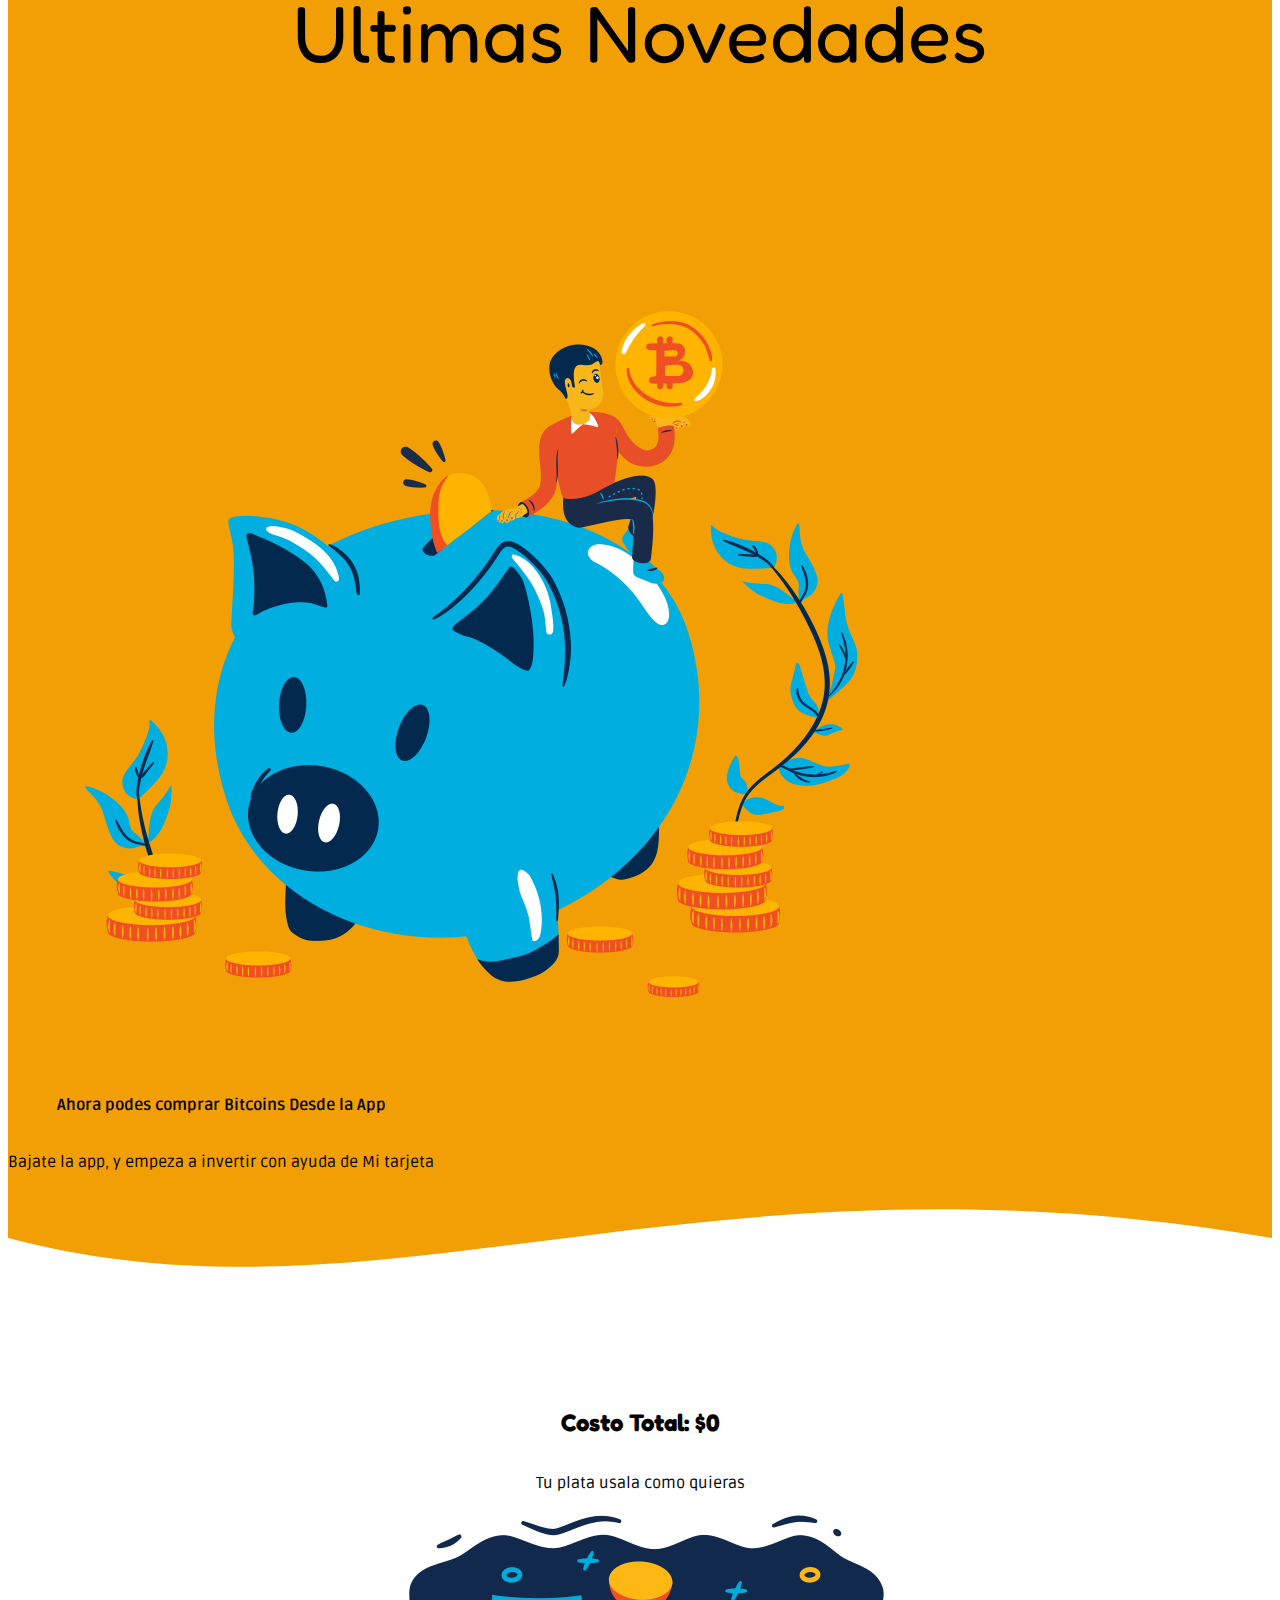
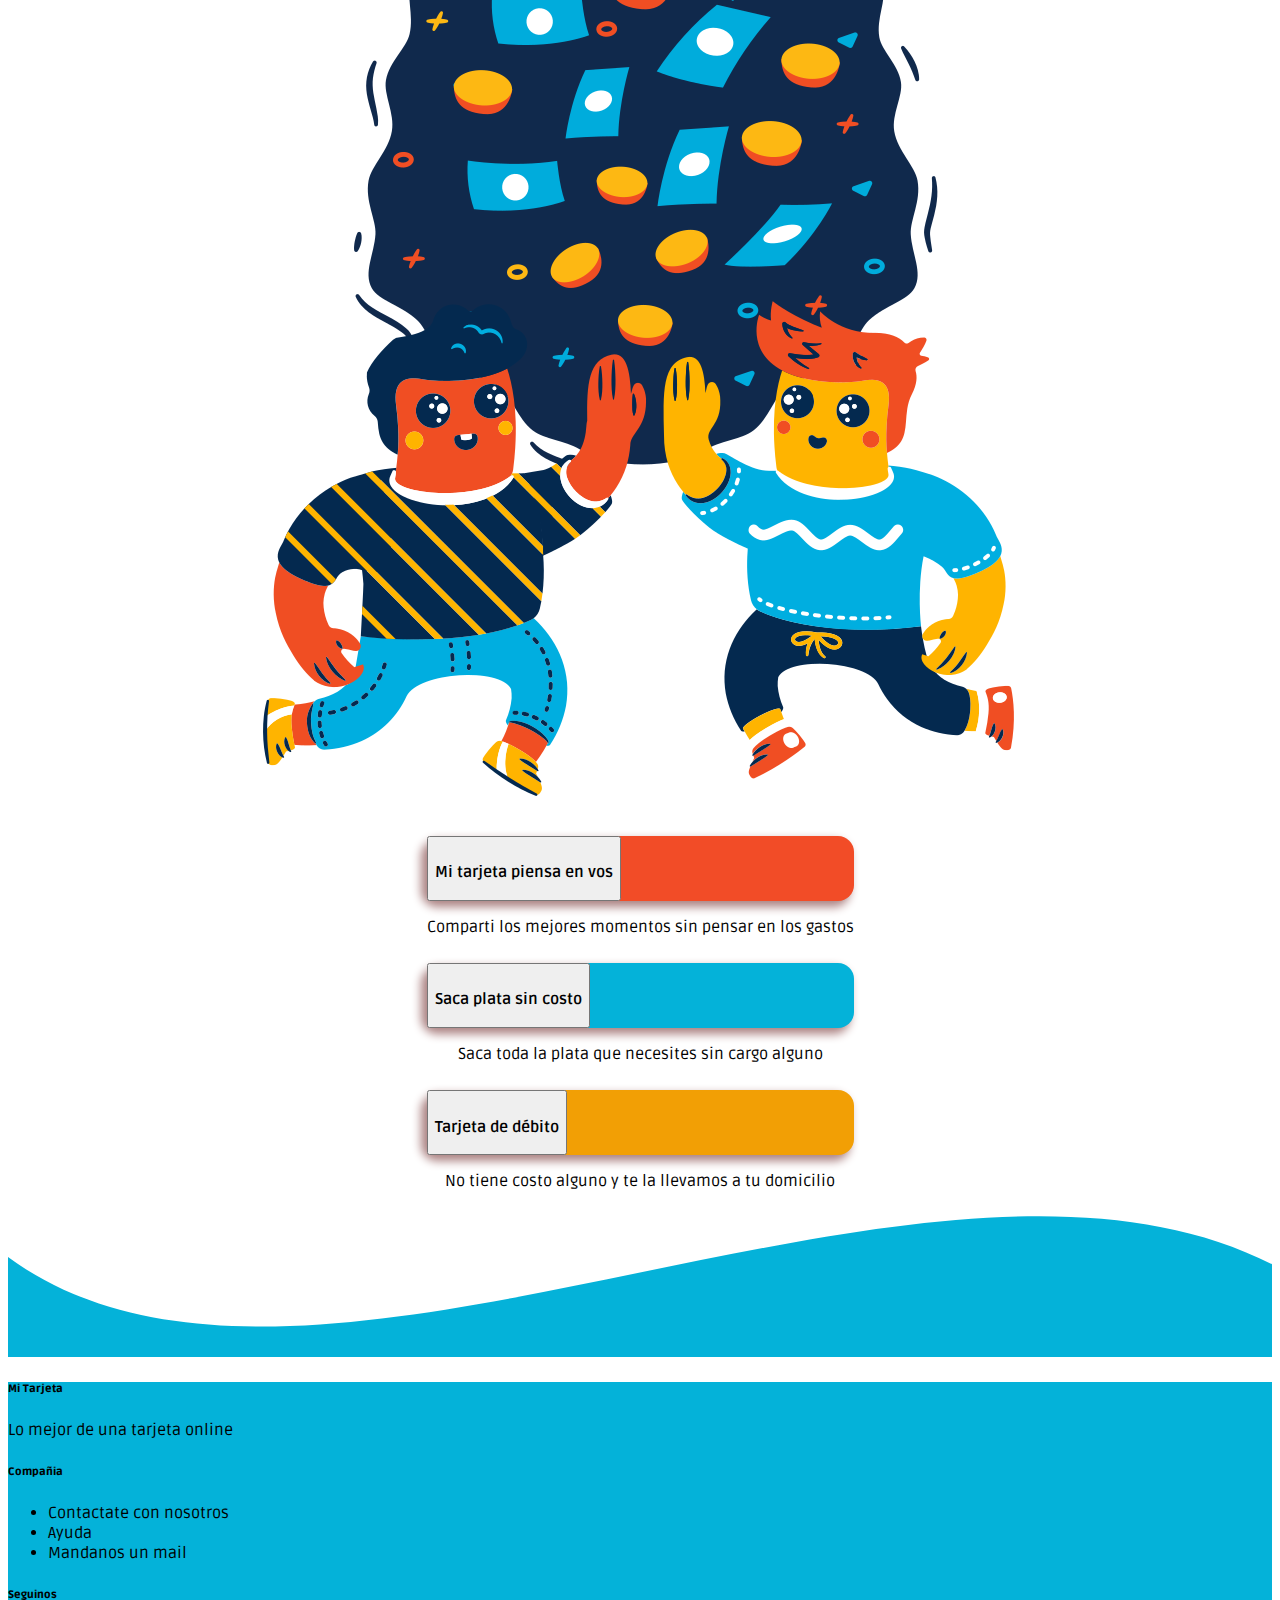
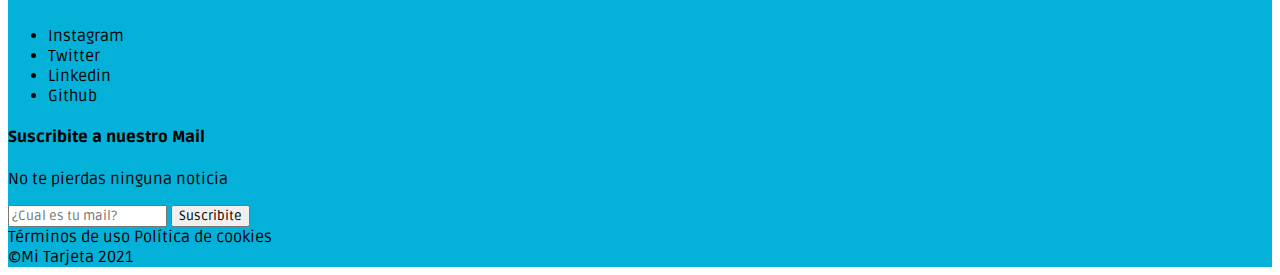
==== commit 7c2021b2: "mejorando pag beneficios" ====
--- a/paginas/descripcion.html
+++ b/paginas/descripcion.html
@@ -14,7 +14,7 @@
 <body>
     <!-- <img class="olasCelestesClarasDown" src="./../img/olatranspab.svg" alt=""> -->
     <header>
-        <div class="navegador container d-flex justify-content-between">
+        <div class="navegador fixed-top container d-flex justify-content-between">
             <div class="navTitulo ">
                 <a href="../index.html"><h1>Mi tarjeta</h1></a>
             </div>
@@ -103,6 +103,30 @@
             </div>
         </div>
     </div>
+    <!-- Novedades -->
+    <div style="height: 150px; overflow: hidden;" ><svg viewBox="0 0 500 150" preserveAspectRatio="none" style="height: 100%; width: 100%;"><path d="M-30.19,28.13 C444.98,211.67 455.13,-71.53 524.54,49.83 L533.01,258.05 L0.00,150.00 Z" style="stroke: none; fill: #F29F05;"></path></svg></div>
+    <div class="novedades">
+        <div class="container">
+            <div class="novedadesInfo">
+                <div class="novedadesInfoTitulo">
+                    <p>Ultimas Novedades</p>
+                </div>
+                <div class="novedadesBitcoin row">
+                    <div class="novedadesBitcoinImg col-6">
+                        <img src="../img/bitcoin.png" alt="">
+                    </div>
+                    <div class="novedadesBitcoinTexto col-6">
+                        <h4>Ahora podes comprar Bitcoins Desde la App</h4>                    
+                        <p>Bajate la app, y empeza a invertir con ayuda de Mi tarjeta</p>
+                    </div>
+                    
+                </div>
+                
+            </div>
+        </div>
+    </div>
+    <div style="height: 150px; overflow: hidden;" ><svg viewBox="0 0 500 150" preserveAspectRatio="none" style="height: 100%; width: 100%;"><path d="M0.00,49.98 C149.99,150.00 271.49,-49.98 500.00,49.98 L500.00,0.00 L0.00,0.00 Z" style="stroke: none; fill: #F29F05;"></path></svg></div>
+    <!-- Novedades -->
     <!-- PRECIOS -->
     <div class="container">
         <div class="contenerdorPrecios" id="precios">
@@ -155,6 +179,7 @@
             </div>
         </div>
     </div>
+
     <!-- FOOTER -->
     <footer>
         <div style="height: 150px; overflow: hidden;" ><svg viewBox="0 0 500 150" preserveAspectRatio="none" style="height: 100%; width: 100%;"><path d="M0.00,49.98 C119.35,271.88 363.15,-124.83 501.97,59.70 L512.13,174.17 L0.00,150.00 Z" style="stroke: none; fill: #04B2D9;"></path></svg></div>
--- a/estilo/estilo.css
+++ b/estilo/estilo.css
@@ -19,7 +19,13 @@
 .nav li{
     z-index: 2;
 }
-
+.navegador {
+    background: rgba( 255, 255, 255, 0.15 );
+    backdrop-filter: blur( 6.5px );
+    -webkit-backdrop-filter: blur( 6.5px );
+    border-radius: 10px;
+    border: 1px solid rgba( 255, 255, 255, 0.18 );
+}
 .olasCelestesClarasDown {
     position: absolute;
     top: 0;
@@ -99,9 +105,15 @@
 }
 .tarjetaDescripcion1{
     display: flex;
-    flex-flow: column wrap;
-    justify-content: space-around;
-    align-items: center;
+    flex-flow: row wrap;
+    align-items: center;
+    justify-content: center;
+}
+.tarjetaDescripcion1 li{
+    display: flex;
+    flex-flow: row wrap;
+    align-items: center;
+    list-style: none;
 }
 .tarjetaDescripcion2{
     display: flex;
@@ -119,9 +131,8 @@
     text-align: center;
 }
 .tarjetaIconos{
-    width:50px;
-    height: auto;
-    margin:10px;
+    width: 60px ;
+    height:auto ;
 }
 .contenedorTarjeta{
     position: relative;
@@ -136,15 +147,67 @@
     width: 100%;
     height: auto;
 }
+.seccionComentarios{
+    display: flex;
+    flex-flow: column wrap;
+    justify-content: space-between;
+}
+.comentario {
+    display: flex;
+    flex-flow: row wrap;
+    justify-content: space-around;
+    align-items: center;
+    text-align: center;
+}
+.comentarioTitulo{
+    display: flex;
+    justify-content: center;
+    margin-bottom: 50px;
+}
+.comentarioCajas{
+    display: flex;
+    flex-flow: column wrap;
+    justify-content: center;
+    align-items: center;
+    border-radius: 1rem;
+    background-color: #04B2D9;
+    width: 30%;
+}
+.comentarioCajasFoto{
+    display: flex;
+    flex-flow: row wrap;
+    justify-content: center;
+    align-items: center;
+    width: 50px;
+}
+.comentarioCajasFotoImg{
+    width: 100%;
+    height: auto;
+}
 .seguridad {
     margin-top: 100px;
 }
+.seguridadContenedor{
+    display: flex;
+    flex-flow: column wrap;
+    justify-content: center;
+}
 .seguridadTexto {
     display: flex;
     flex-flow: column wrap;
     justify-content: center;
     text-align: center;
 }
+.seguridadCaja{
+    display: flex;
+    flex-flow: row wrap;
+    justify-content: space-evenly;
+}
+.seguridadTitulo{
+    display: flex;
+    flex-flow: column wrap;
+    justify-content: center;
+}
 .seguridadImg {
     display: flex;
     flex-flow: row wrap;
@@ -154,10 +217,57 @@
     height: auto;
 }
 .seguridadIconos{
-    width: 10%;
-    height: auto;
-    margin-left: 5px;
-}
+    display: flex;
+    flex-flow: column wrap;
+    justify-content: center;
+    width: 50px;
+}
+.seguridadIconos img{
+    width: 100%;
+    height: auto;
+}
+.preciosHome {
+    display: flex;
+    flex-flow: row wrap;
+    justify-content: center;
+    text-align: center;
+}
+.preciosHomeCeropeso {
+    display: flex;
+    flex-flow: row wrap;
+    justify-content: center;
+    align-items: center;
+    text-align: center;
+}
+.precioHomeSigno{
+    text-align: center;
+    font-family:'Fredoka One', cursive;
+    font-size: 60px;
+    color: #04B2D9;
+}
+.precioHomeCero{
+    text-align: center;
+    font-family:'Fredoka One', cursive;
+    font-size: 100px;
+    color: #04B2D9;
+}
+.precioHomeTitulo{
+    text-align: center;
+    font-family:'Fredoka One', cursive;
+    font-size: 60px;
+}
+.precioHomeBoton {
+    padding: 18px 36px;
+    border: none;
+    border-radius: 61px;
+    box-shadow: inset 0 0 0 2px #04B2D9;
+    transition: 300ms box-shadow cubic-bezier(0.4, 0, 0.6, 1), 300ms background-color cubic-bezier(0.4, 0, 0.6, 1), 300ms color cubic-bezier(0.4, 0, 0.6, 1);
+}
+.precioHomeBoton:hover {
+    box-shadow: inset 0 0 0 4px #04B2D9;
+    color: #04B2D9;
+}
+
 
 /* descripcion */ 
 
@@ -186,6 +296,7 @@
 .beneficiosCajas{
     display: flex;
     flex-flow: row wrap;
+    align-items: center;
     justify-content: space-between;
 }
 .marcas{
@@ -276,6 +387,34 @@
     width: 100%;
     height: auto;
 }
+.novedades{
+    background-color:#F29F05 ;
+}
+.novedadesInfoTitulo p{
+    text-align: center;
+    font-family:'Fredoka One', cursive;
+    font-size: 80px;
+}
+.novedadesBitcoin {
+    display: flex;
+    flex-flow: row wrap;
+}
+.novedadesBitcoinImg{
+    display: flex;
+    flex-flow: column wrap;
+    justify-content: center;
+    align-items: center;
+}
+.novedadesBitcoinImg img{
+    width: 100%;
+    height: auto;
+}
+.novedadesBitcoinTexto{
+    display: flex;
+    flex-flow: column wrap;
+    justify-content: space-evenly;
+    align-items: center;
+}
 
 @media (max-width:1000px){
     .tarjetaDescripcion2 {
@@ -287,11 +426,23 @@
         justify-content: center;
     }
     .homeTextoTitulo p{
-        font-size: 25px;
+        font-size: 40px;
         font-family:'Fredoka One';
     }
     .home2Texto p{
         font-size: 40px;
         font-family:'Fredoka One';
     }
+    .beneficiosCajas{
+        display: flex;
+        flex-flow: row wrap;
+        align-items: center;
+        justify-content: center;
+    }
+    .preciosDescripcionImg{
+        display: none;
+    }
+    .novedadesInfoTitulo p{
+        font-size: 40px;
+    }
     }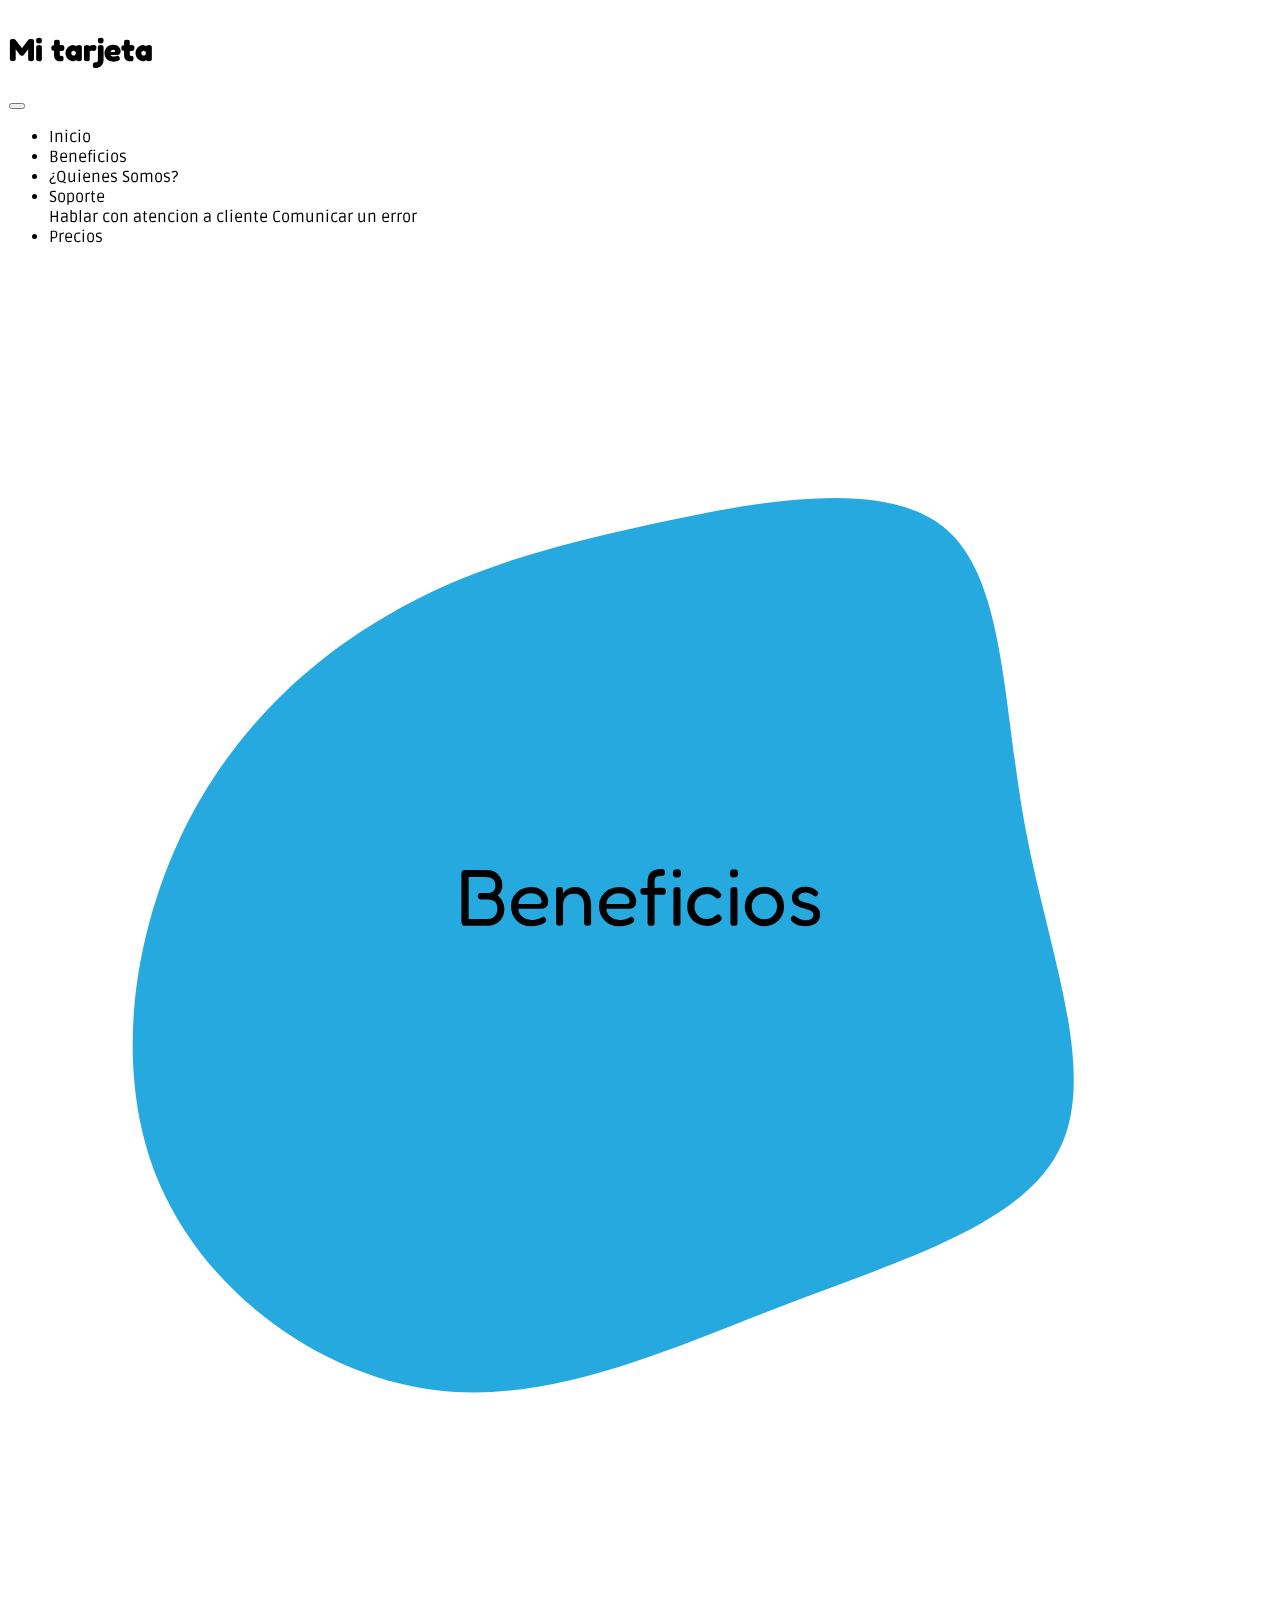
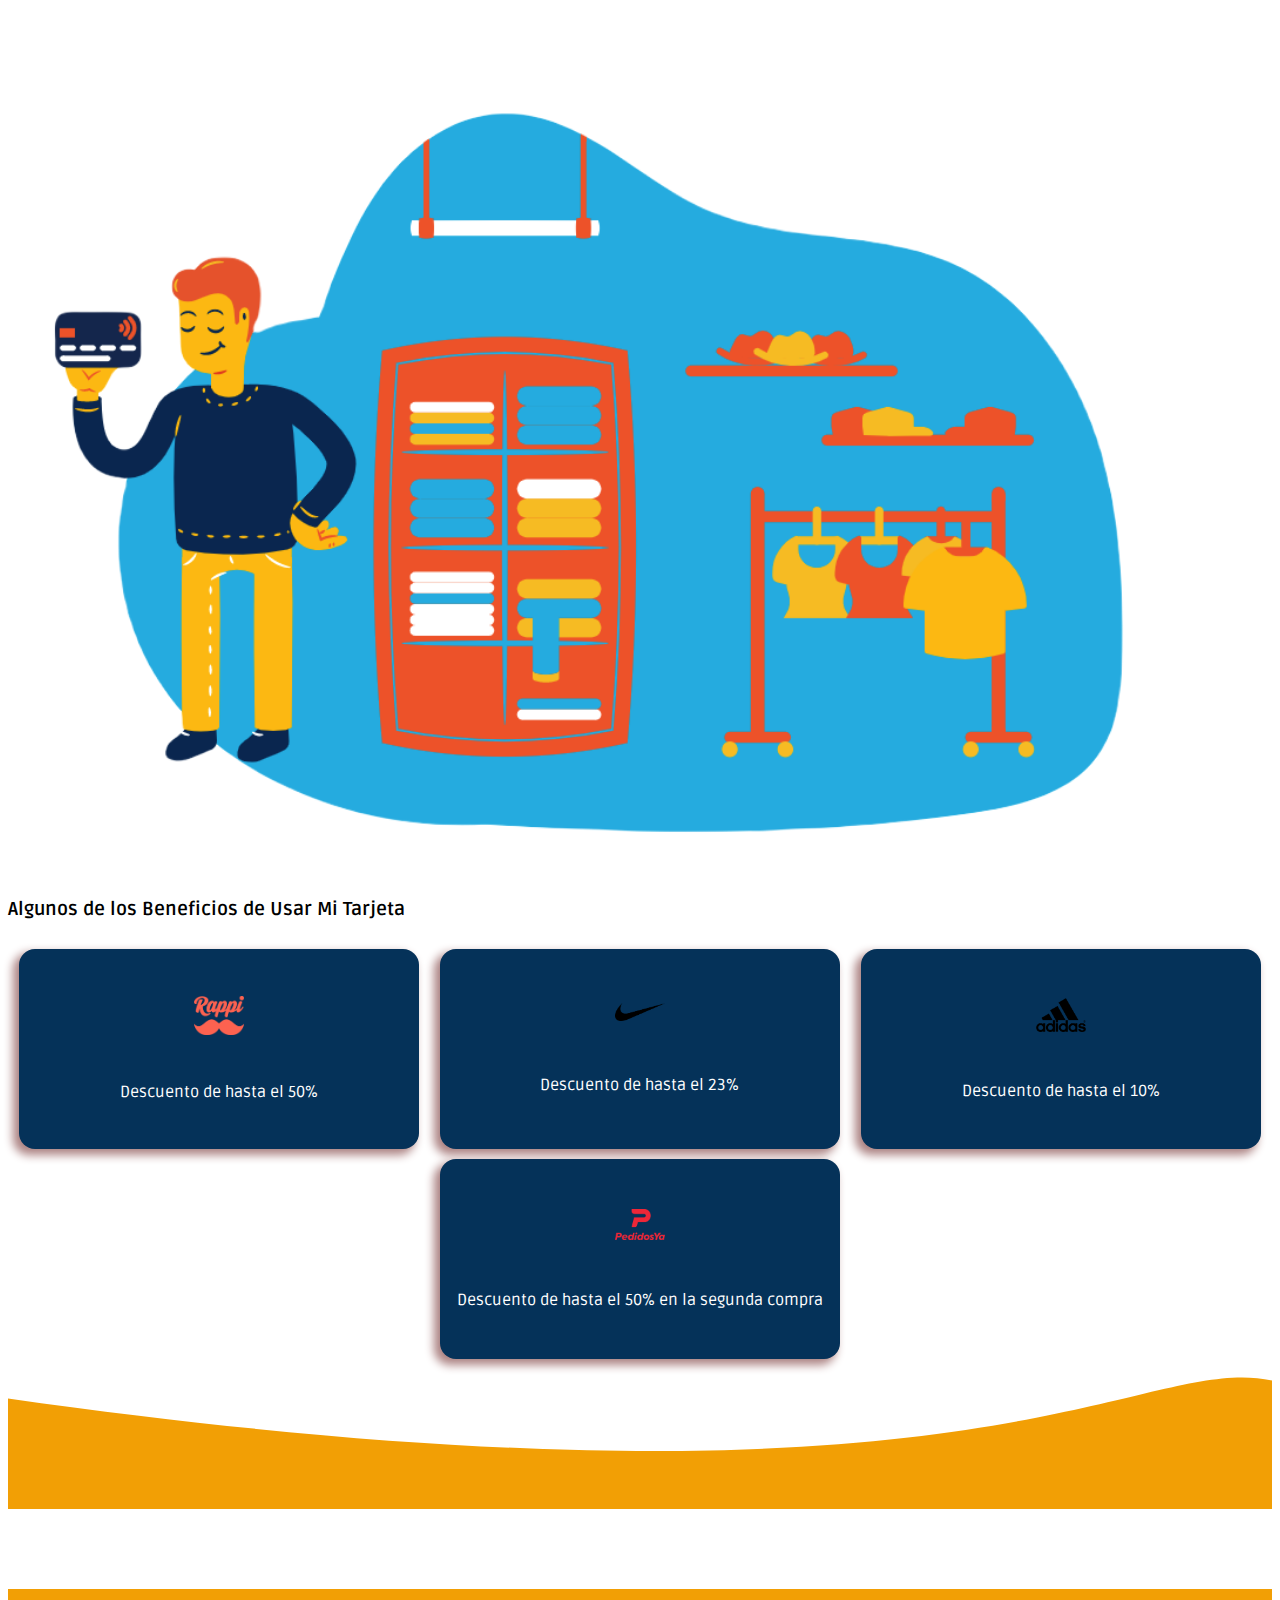
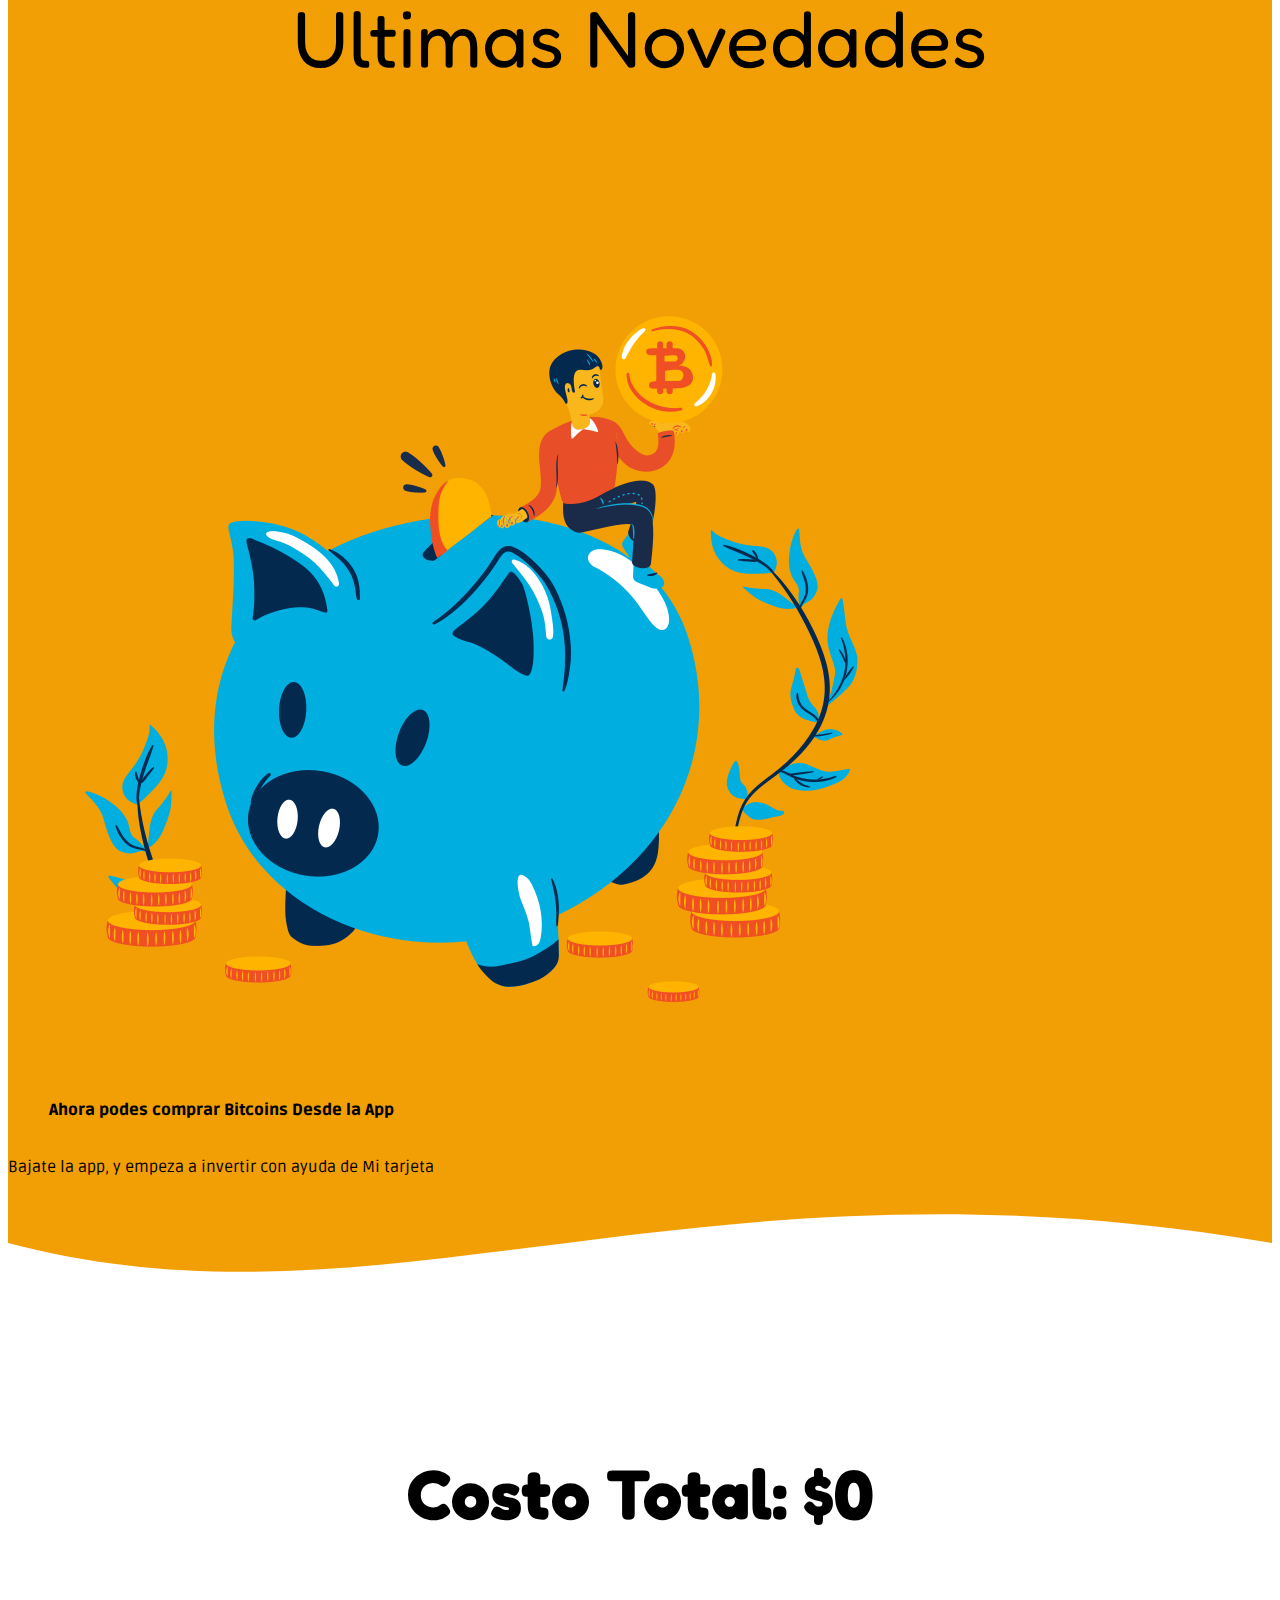
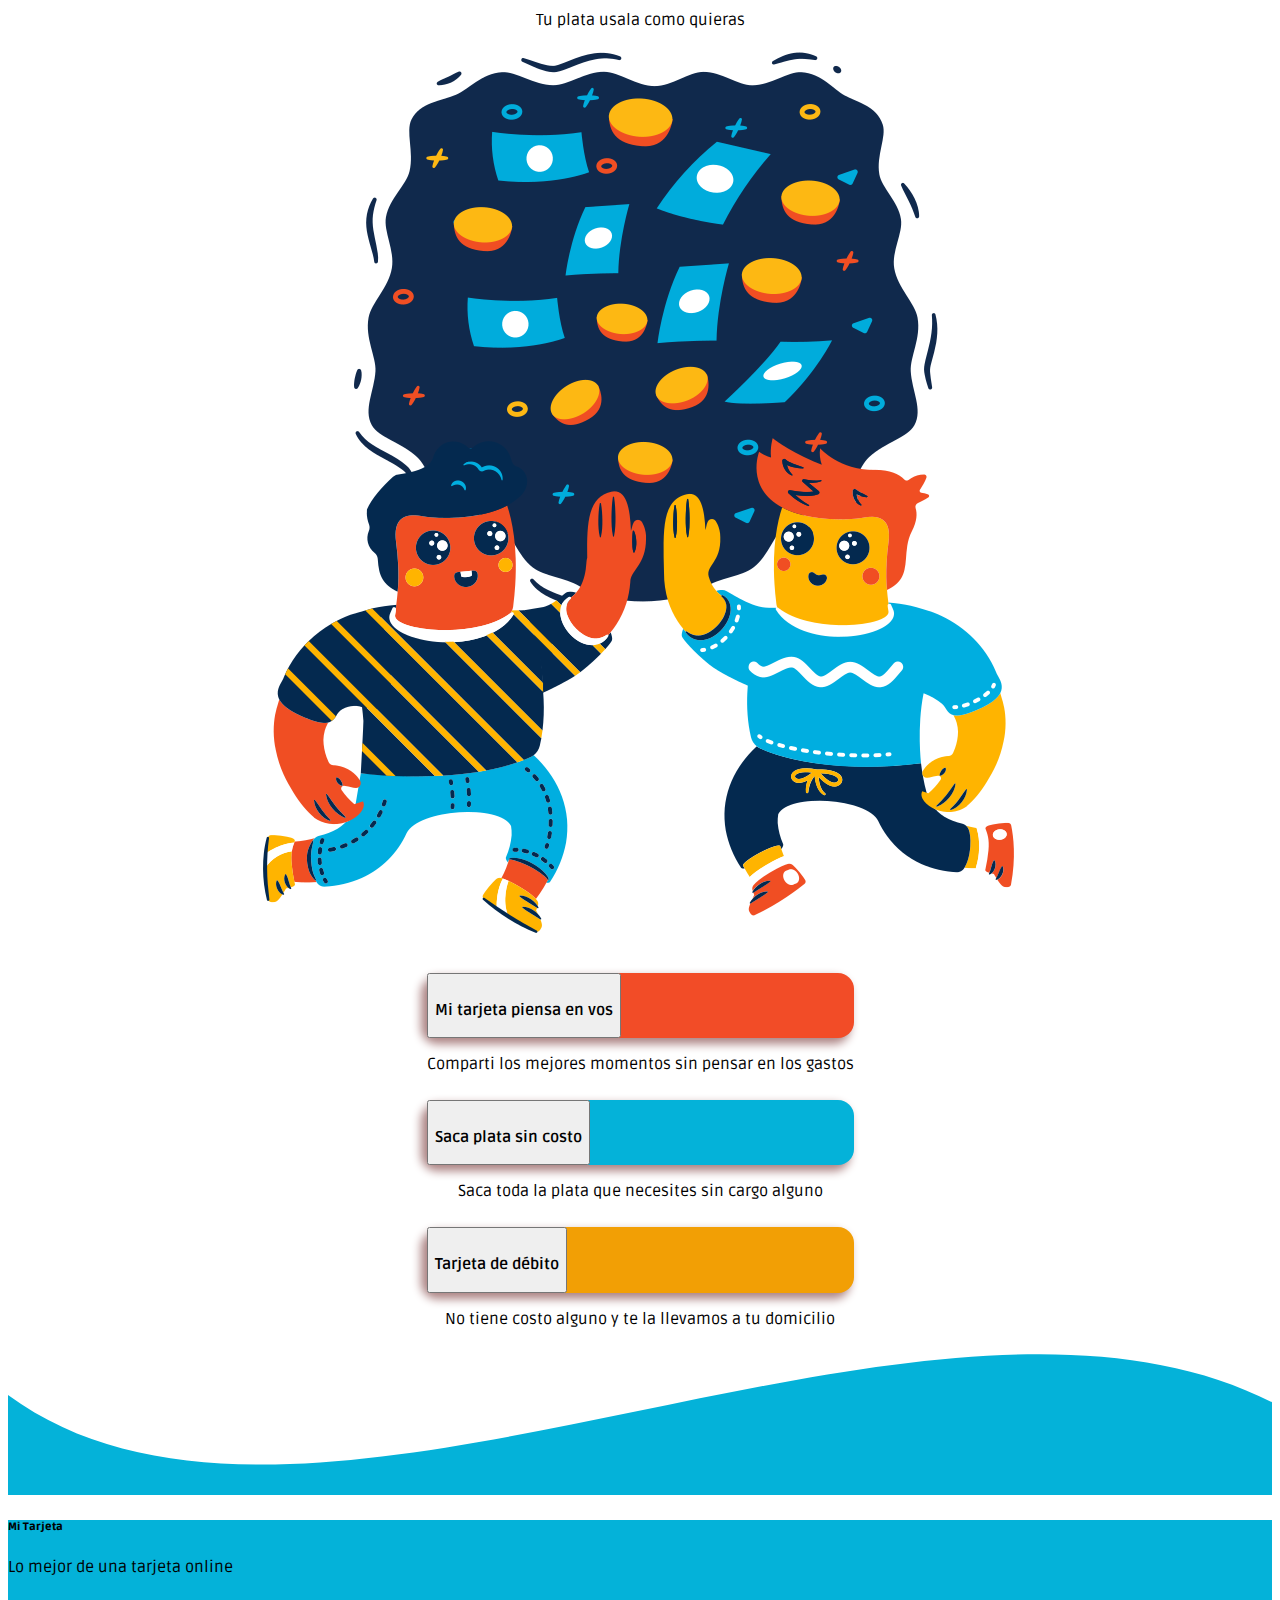
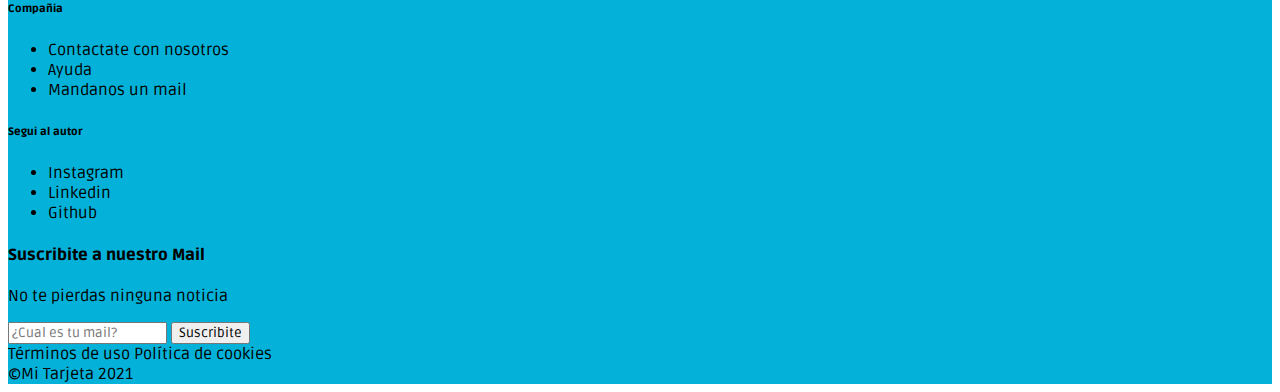
==== commit a88bd7ed: "agrego pag quienes somos" ====
--- a/paginas/descripcion.html
+++ b/paginas/descripcion.html
@@ -4,15 +4,16 @@
     <!-- Required meta tags -->
     <meta charset="utf-8">
     <meta name="viewport" content="width=device-width, initial-scale=1, shrink-to-fit=no">
-
+    <meta name="description" content="Mi Tarjeta es una tarjeta online, en nuestra web encontrara toda la informacion acerca de nuestra Tarjeta y acerca de nosotros">
+    <meta name="keywords" content="Tarjeta,Seguridad,Bitcoin,Gratuito,Descuento,Nube,Online,Descuentos,Beneficios,%">
     <!-- Bootstrap CSS -->
     <link rel="stylesheet" href="https://cdn.jsdelivr.net/npm/bootstrap@4.6.0/dist/css/bootstrap.min.css" integrity="sha384-B0vP5xmATw1+K9KRQjQERJvTumQW0nPEzvF6L/Z6nronJ3oUOFUFpCjEUQouq2+l" crossorigin="anonymous">
     <!--Mi pagina de css-->
     <link rel="stylesheet" href="./../estilo/estilo.css">
-    <title>Mi Tarjeta</title>
+    <title>Beneficios</title>
+    <link rel = "icon" href="../img/tarjetita.png">
 </head>
 <body>
-    <!-- <img class="olasCelestesClarasDown" src="./../img/olatranspab.svg" alt=""> -->
     <header>
         <div class="navegador fixed-top container d-flex justify-content-between">
             <div class="navTitulo ">
@@ -28,10 +29,10 @@
                             <a class="nav-link" href="../index.html">Inicio</a>
                         </li>
                         <li class="nav-item">
-                            <a class="nav-link" href="./descripcion.html">Beneficios</a>
-                        </li>
-                        <li class="nav-item">
-                            <a class="nav-link" href="./descripcion.html">¿Quienes Somos?</a>
+                            <a class="nav-link" href="./descripcion.html#beneficios">Beneficios</a>
+                        </li>
+                        <li class="nav-item">
+                            <a class="nav-link" href="./quienesSomos.html">¿Quienes Somos?</a>
                         </li>
                         <li class="nav-item dropdown">
                             <a class="nav-link dropdown-toggle" href="#" id="navbarDropdownMenuLink" role="button" data-toggle="dropdown" aria-haspopup="false" aria-expanded="false">
@@ -50,7 +51,7 @@
             </nav>
         </div>
     </header>
-    <div class="container">
+    <div class="container" id="beneficios">
         <div class="home2 row">
             <div class="home2Texto col-6">
                 <p>Beneficios</p>
@@ -59,7 +60,7 @@
                 </svg>
             </div>
             <div class="home2Img col-6">
-                <img src="../img/tarjetapensando.png" alt="">
+                <img src="../img/tarjetapensando.png" alt="Persona pensando">
             </div>
         </div>
     </div>
@@ -70,7 +71,7 @@
             <div class="beneficiosCajas">
                 <div class="marcas">
                     <div class="marcasLogo">
-                        <img src="../img/logos/Logo-de-Rappi.png" alt="">
+                        <img src="../img/logos/Logo-de-Rappi.png" alt="Logo de Rappi">
                     </div>
                     <div class="marcasTexto">
                         Descuento de hasta el 50% 
@@ -78,7 +79,7 @@
                 </div>
                 <div class="marcas">
                     <div class="marcasLogo">
-                        <img src="../img/logos/Logo-de-Rappi.png" alt="">
+                        <img src="../img/logos/Logo_NIKE.svg.png" alt="Logo de Nike">
                     </div>
                     <div class="marcasTexto">
                         Descuento de hasta el 23% 
@@ -86,7 +87,7 @@
                 </div>
                 <div class="marcas">
                     <div class="marcasLogo">
-                        <img src="../img/logos/Logo-de-Rappi.png" alt="">
+                        <img src="../img/logos/1280px-Adidas_Logo.svg.png" alt="Logo de Adidas">
                     </div>
                     <div class="marcasTexto">
                         Descuento de hasta el 10% 
@@ -94,7 +95,7 @@
                 </div>
                 <div class="marcas">
                     <div class="marcasLogo">
-                        <img src="../img/logos/Logo-de-Rappi.png" alt="">
+                        <img src="../img/logos/pedidos-ya-logo.png" alt="Logo de Pedidosya">
                     </div>
                     <div class="marcasTexto">
                         Descuento de hasta el 50% en la segunda compra
@@ -113,10 +114,10 @@
                 </div>
                 <div class="novedadesBitcoin row">
                     <div class="novedadesBitcoinImg col-6">
-                        <img src="../img/bitcoin.png" alt="">
+                        <img src="../img/bitcoin.png" alt="Alcancia de bitcoin">
                     </div>
                     <div class="novedadesBitcoinTexto col-6">
-                        <h4>Ahora podes comprar Bitcoins Desde la App</h4>                    
+                        <h4> <b>Ahora podes comprar Bitcoins Desde la App</b> </h4>                    
                         <p>Bajate la app, y empeza a invertir con ayuda de Mi tarjeta</p>
                     </div>
                     
@@ -128,8 +129,8 @@
     <div style="height: 150px; overflow: hidden;" ><svg viewBox="0 0 500 150" preserveAspectRatio="none" style="height: 100%; width: 100%;"><path d="M0.00,49.98 C149.99,150.00 271.49,-49.98 500.00,49.98 L500.00,0.00 L0.00,0.00 Z" style="stroke: none; fill: #F29F05;"></path></svg></div>
     <!-- Novedades -->
     <!-- PRECIOS -->
-    <div class="container">
-        <div class="contenerdorPrecios" id="precios">
+    <div class="container" id="precios">
+        <div class="contenerdorPrecios">
             <div class="precios">
                 <div class="preciosTitulo">
                     <h2>Costo Total: $0</h2>
@@ -140,12 +141,12 @@
             </div>
             <div class="preciosDescripcion row">
                 <div class="preciosDescripcionImg col-6">
-                    <img src="../img/plata.png" alt="">
+                    <img src="../img/plata.png" alt="Personas contentas con plata">
                 </div>
                 <div class="col-6">
                     <div class="accordion preciosDescripcionCajas " id="accordionExample"> 
                         <div class="caja" id="headingOne">
-                                <button class="btn btn-block cajaTitulo" type="button" data-toggle="collapse" data-target="#collapseOne" aria-expanded="true" aria-controls="collapseOne">
+                                <button class="btn btn-block  cajaTitulo" type="button" data-toggle="collapse" data-target="#collapseOne" aria-expanded="true" aria-controls="collapseOne">
                                     <h3>Mi tarjeta piensa en vos</h3>
                                 </button>
                         </div>
@@ -199,12 +200,11 @@
                         </ul>
                     </div>
                     <div class="col-4">
-                        <h6><b> Seguinos</b></h6>
+                        <h6><b>Segui al autor</b></h6>
                         <ul class="footer__lista">
-                            <li class="footer__lista--item"><a href="">Instagram</a></li>
-                            <li class="footer__lista--item"><a href="">Twitter</a></li>
-                            <li class="footer__lista--item"><a href="">Linkedin</a></li>
-                            <li class="footer__lista--item"><a href="">Github</a></li>
+                            <li class="footer__lista--item"><a href="https://www.instagram.com/santi.monter/">Instagram</a></li>                            
+                            <li class="footer__lista--item"><a href="https://www.linkedin.com/in/santiago-montero-13b8721b8">Linkedin</a></li>
+                            <li class="footer__lista--item"><a href="https://github.com/Santiago-Montero">Github</a></li>
                         </ul>
                     </div>
                 </div>
@@ -223,8 +223,8 @@
                     </div>
                     <div class="contacMail-legal col-4">
                         <div class="legal-nav">
-                            <a href="/company/customers-partners/terms-of-use/">Términos de uso</a>
-                            <a href="/company/policies-procedures/cookie-policy/">Política de cookies</a>
+                            <a href="#">Términos de uso</a>
+                            <a href="#">Política de cookies</a>
                             <br>
                             <a href="/legal/">©Mi Tarjeta 2021</a>
                         </div>
--- a/estilo/estilo.css
+++ b/estilo/estilo.css
@@ -1,7 +1,7 @@
 @import url('https://fonts.googleapis.com/css2?family=Fredoka+One&family=Ruda&display=swap');
 *{
     font-family: 'Ruda', sans-serif;
-    
+    scroll-behavior: smooth;
 }
 a:link, a:visited, a:active {
     text-decoration:none;
@@ -78,15 +78,9 @@
     font-size: 80px;
     font-family:'Fredoka One';
 }
-
-.homeImg {
-    display: flex;
-    flex-flow: row wrap;
-}
 .homeImg img{
-    width: 90%;
-    height: auto;
-    z-index: 2;
+    width: 100%;
+    height: auto;
 }
 .googleApple{
     display: flex;
@@ -200,17 +194,14 @@
 }
 .seguridadCaja{
     display: flex;
-    flex-flow: row wrap;
+    flex-flow: column wrap;
     justify-content: space-evenly;
+    align-items: center;
 }
 .seguridadTitulo{
     display: flex;
     flex-flow: column wrap;
     justify-content: center;
-}
-.seguridadImg {
-    display: flex;
-    flex-flow: row wrap;
 }
 .seguridadImg img{
     width: 100%;
@@ -283,10 +274,6 @@
     font-size: 80px;
     font-family:'Fredoka One';
 }
-.home2Img {
-    display: flex;
-    flex-flow: row wrap;
-}
 .home2Img img{
     width: 100%;
     height: auto;
@@ -297,12 +284,12 @@
     display: flex;
     flex-flow: row wrap;
     align-items: center;
-    justify-content: space-between;
+    justify-content: space-around;
 }
 .marcas{
     display: flex;
     flex-flow: column wrap;
-    justify-content: center;
+    justify-content: space-evenly;
     border-radius: 1rem;
     box-shadow: -5px 5px 10px 0.2px  rgb(172, 131, 131);
     background-color: #053259;
@@ -312,9 +299,8 @@
 }
 .marcasLogo{
     display: flex;
-    flex-flow: row wrap;
-    justify-content: center;
-    
+    flex-flow: column wrap;
+    align-items: center;
 }
 .marcasLogo Img{
     width: 50px;
@@ -338,6 +324,9 @@
     flex-flow: column wrap;
     justify-content: center;
     text-align: center;
+}
+.preciosTitulo h2{
+    font-size: 70px;
 }
 .preciosDescripcion{
     display: flex;
@@ -412,10 +401,32 @@
 .novedadesBitcoinTexto{
     display: flex;
     flex-flow: column wrap;
-    justify-content: space-evenly;
-    align-items: center;
-}
-
+    justify-content: center;
+    align-items: center;
+}
+
+/*Quienes somos*/
+.quienesSomos{
+    margin-top: 100px;
+    background-color:#F29F05 ;
+}
+.quienesSomosTitulo {
+    padding: 80px;
+    display: flex;
+    justify-content: center;
+}
+.quienesSomosTitulo h2{
+    font-size: 80px;
+}
+.quienesSomosDescripcionTexto {
+    display: flex;
+    flex-flow: column wrap;
+    text-align: center;
+    margin-top: 80px;
+}
+.quienesSomosDescripcionTextoh3 h3{
+    font-size: 50px;
+}
 @media (max-width:1000px){
     .tarjetaDescripcion2 {
         display: none;
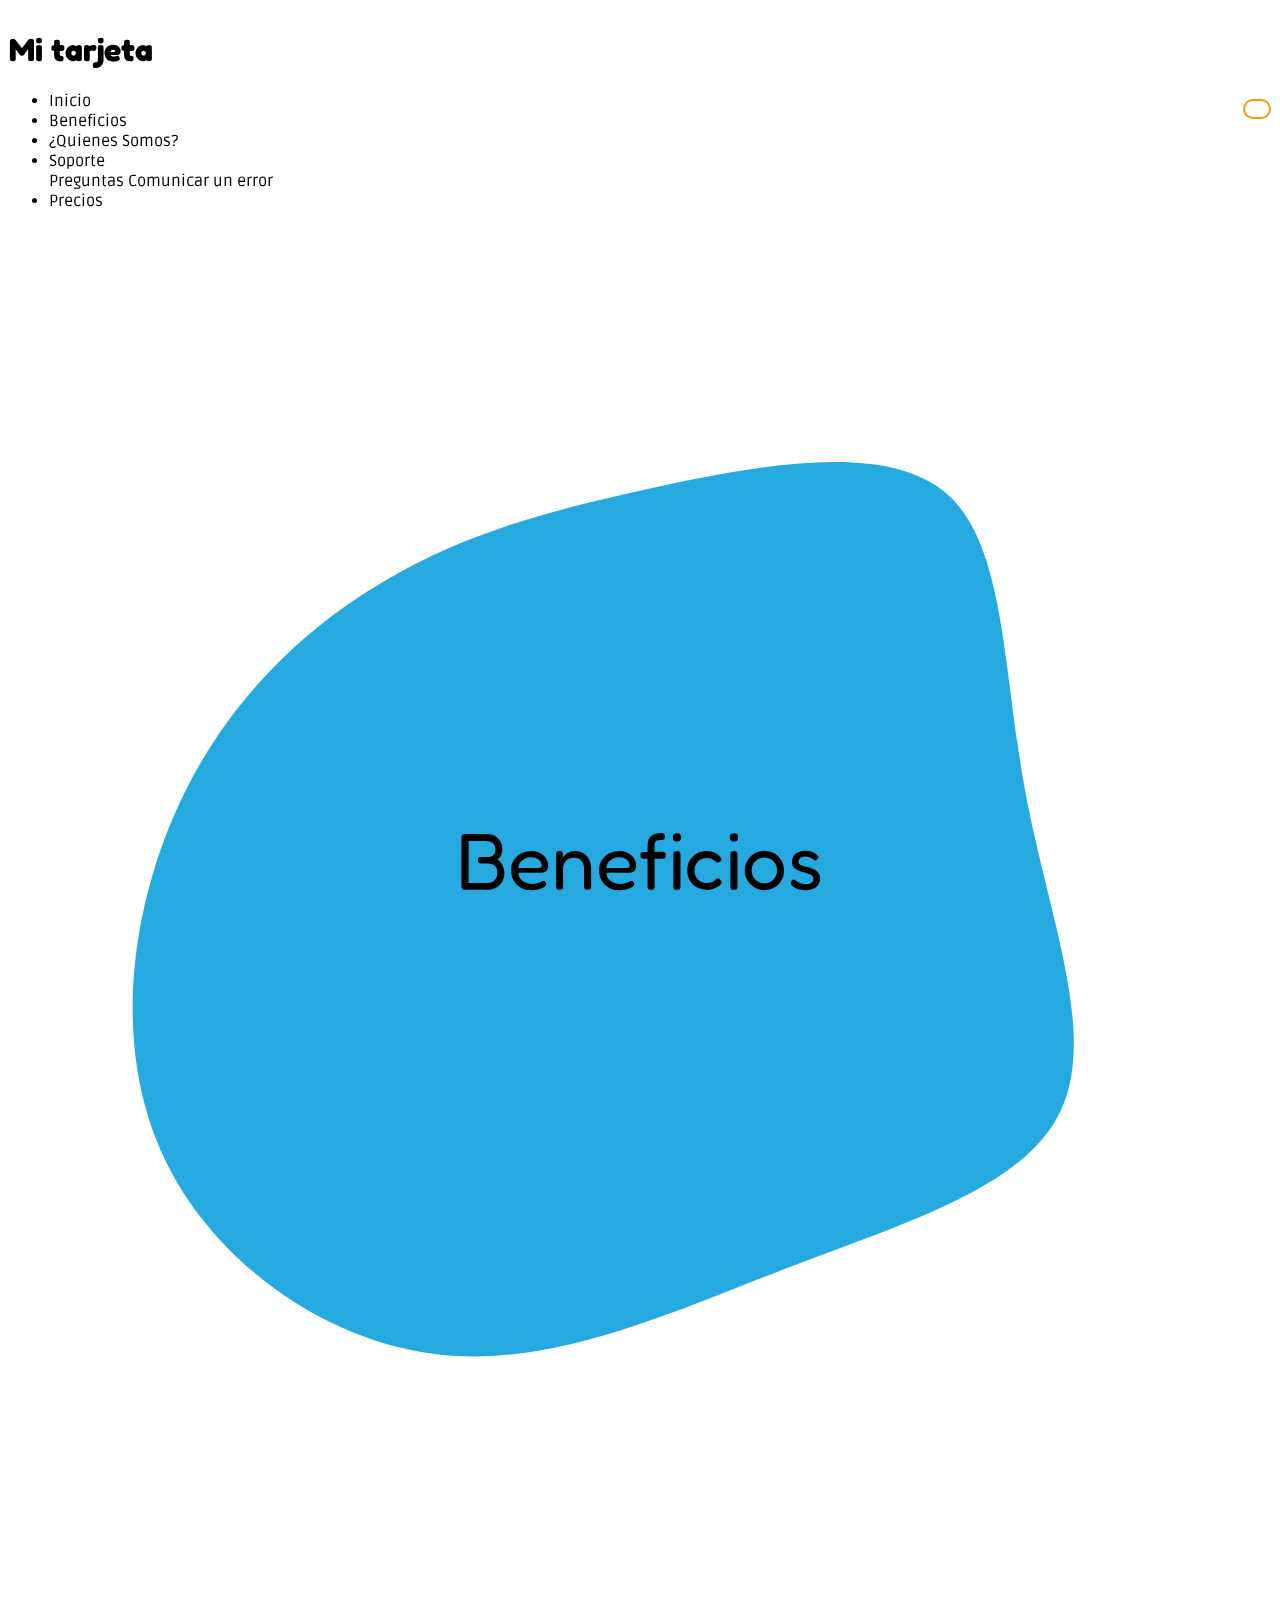
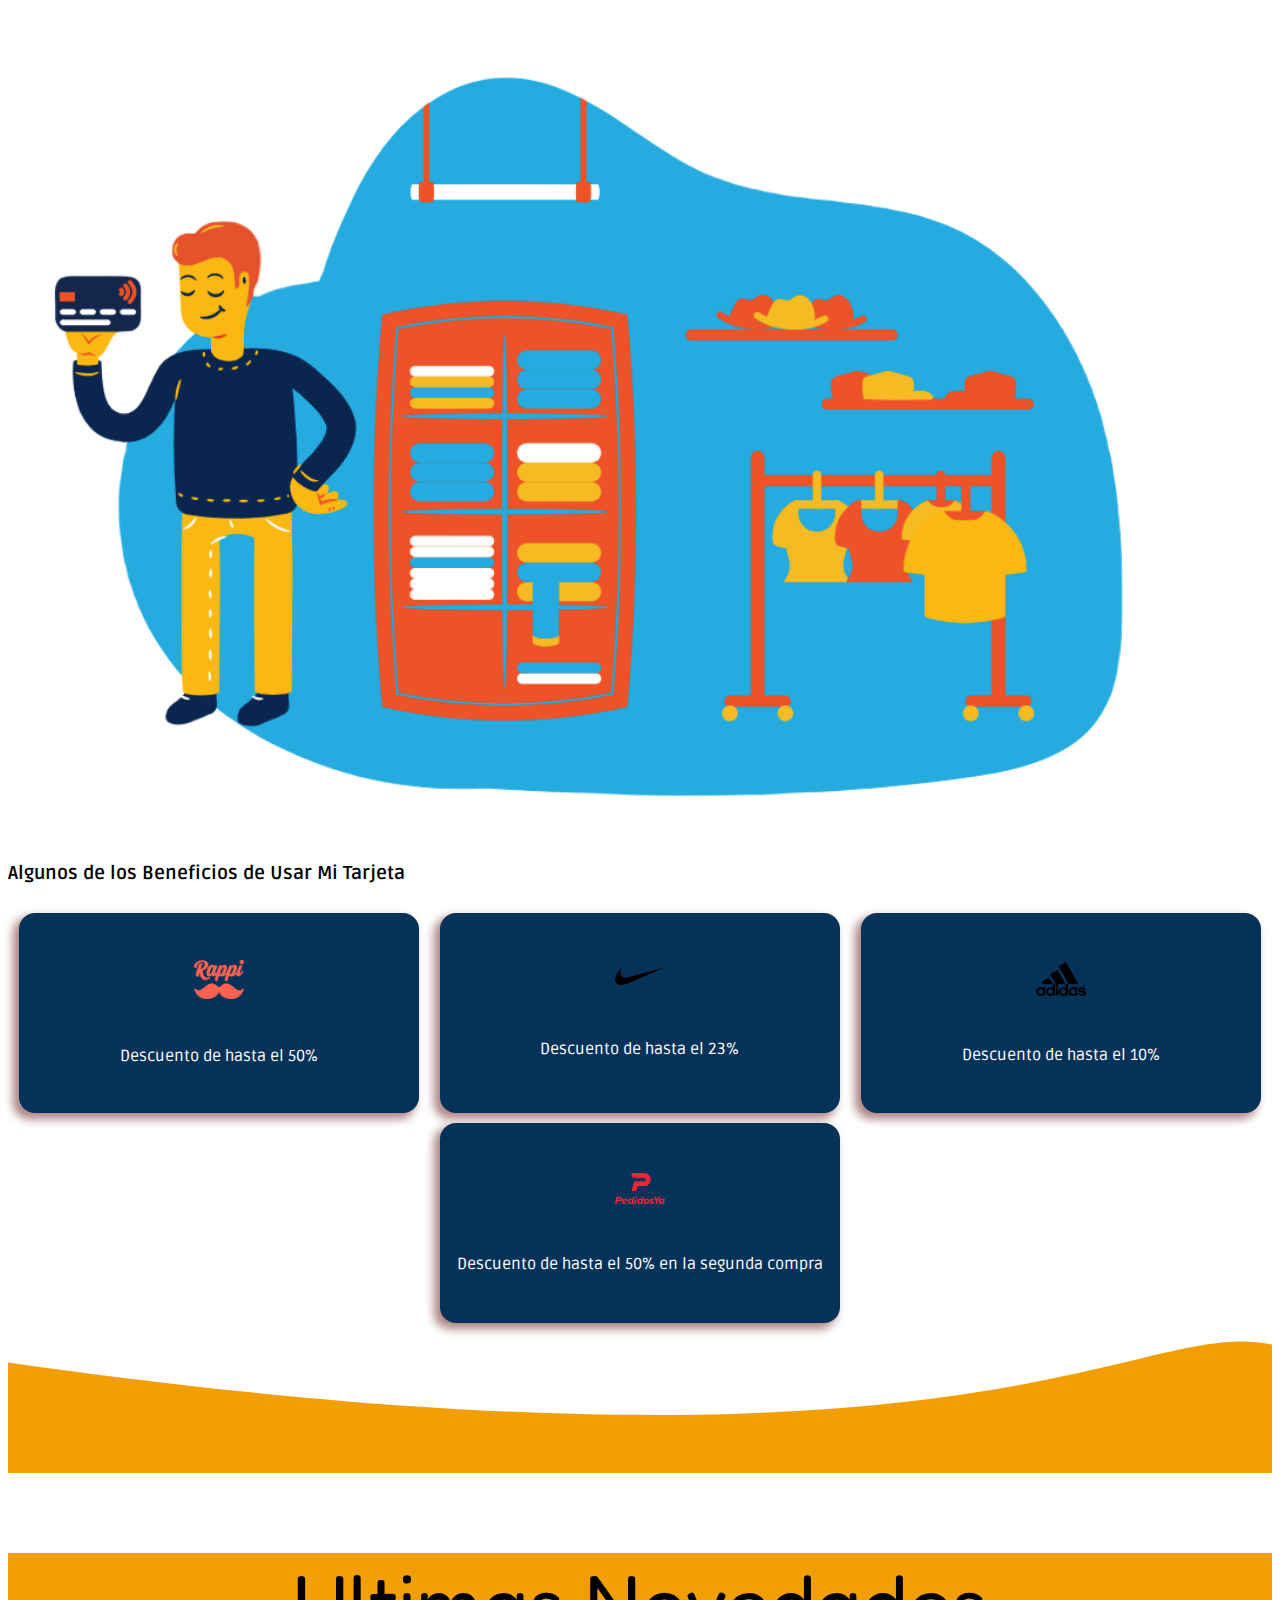
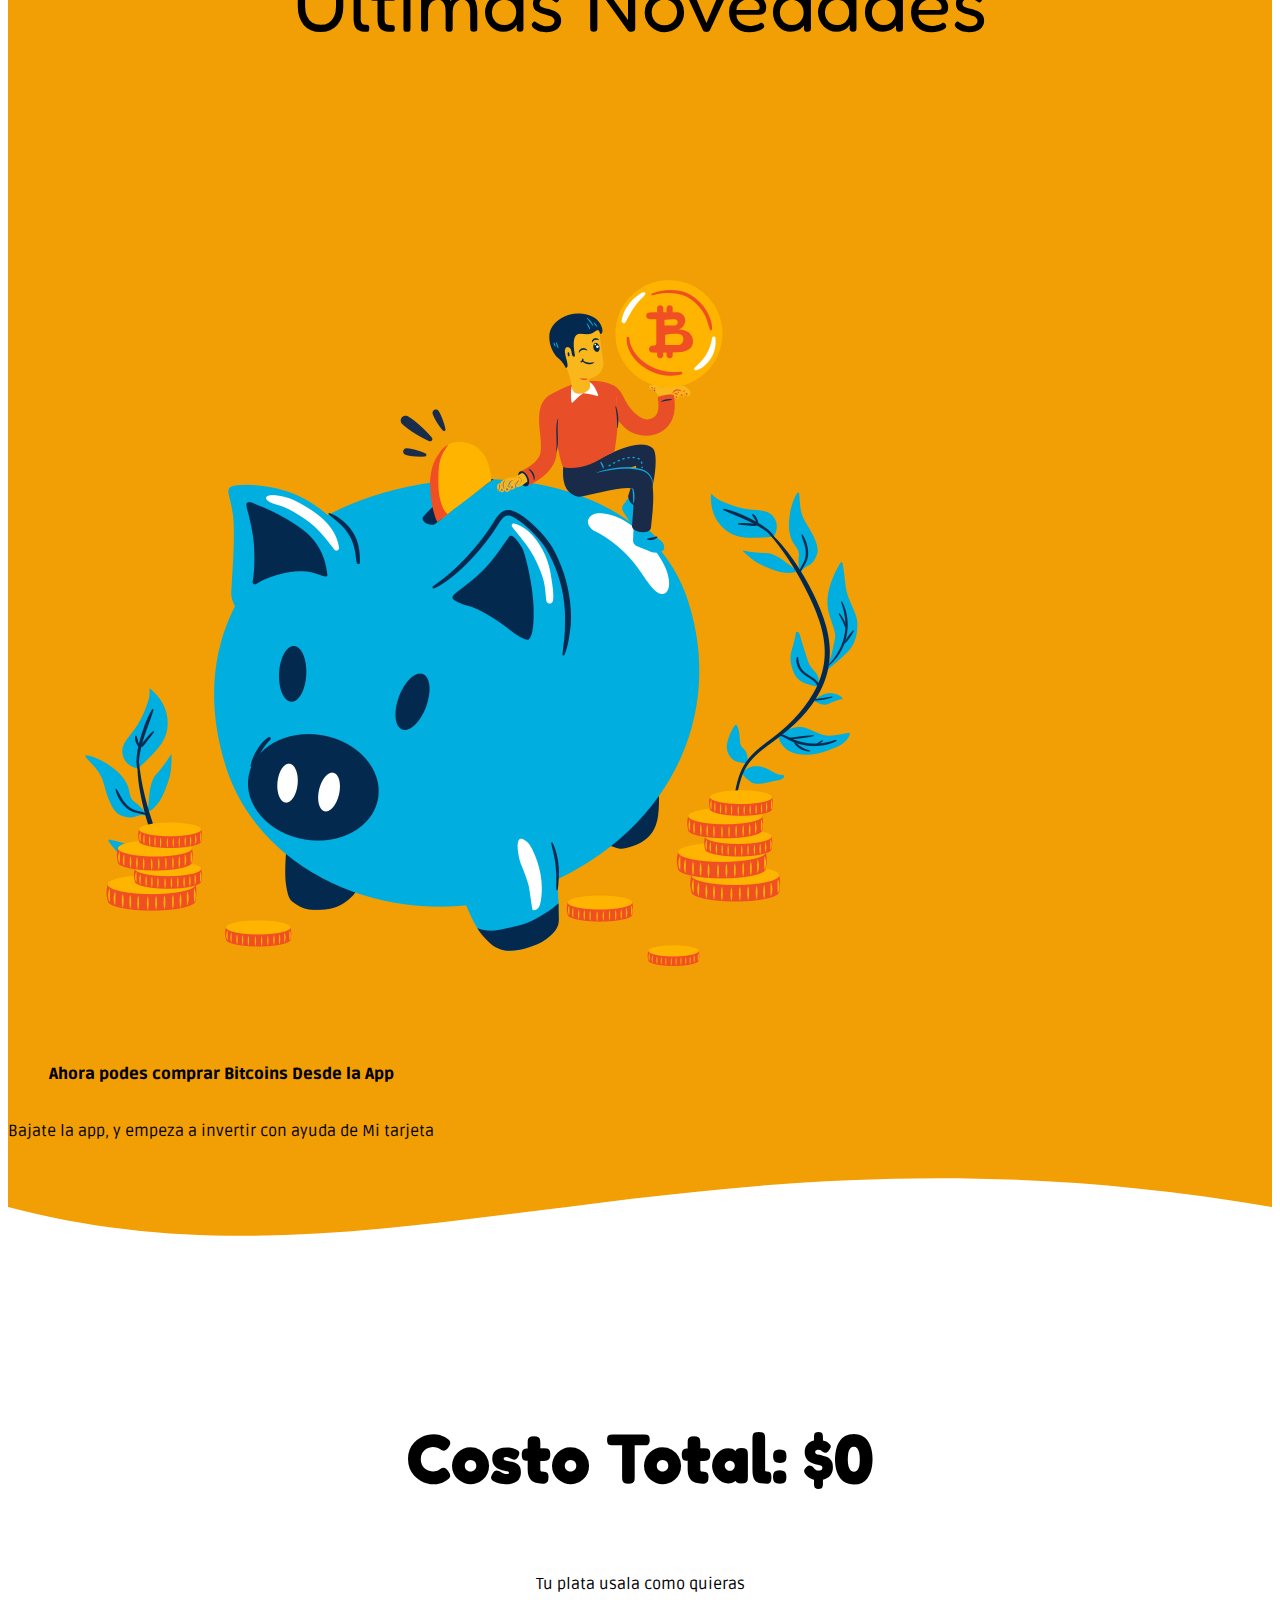
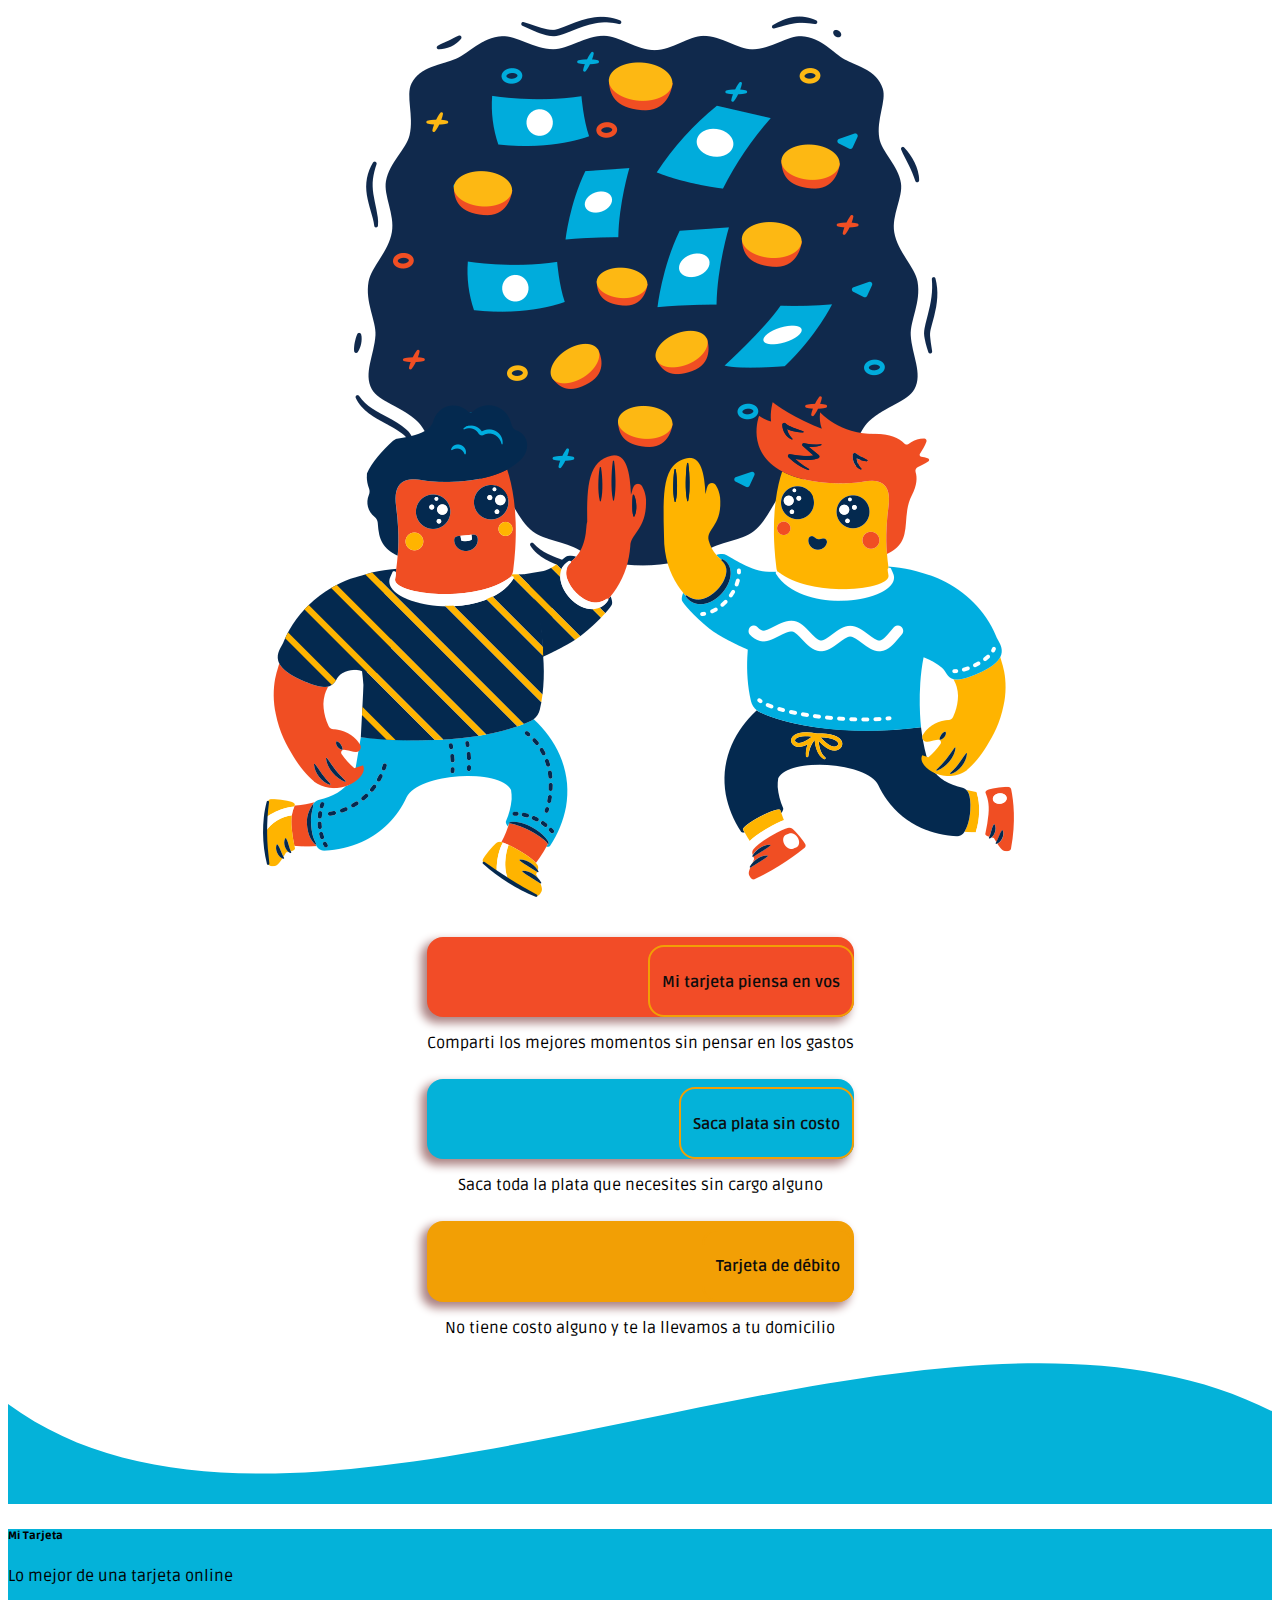
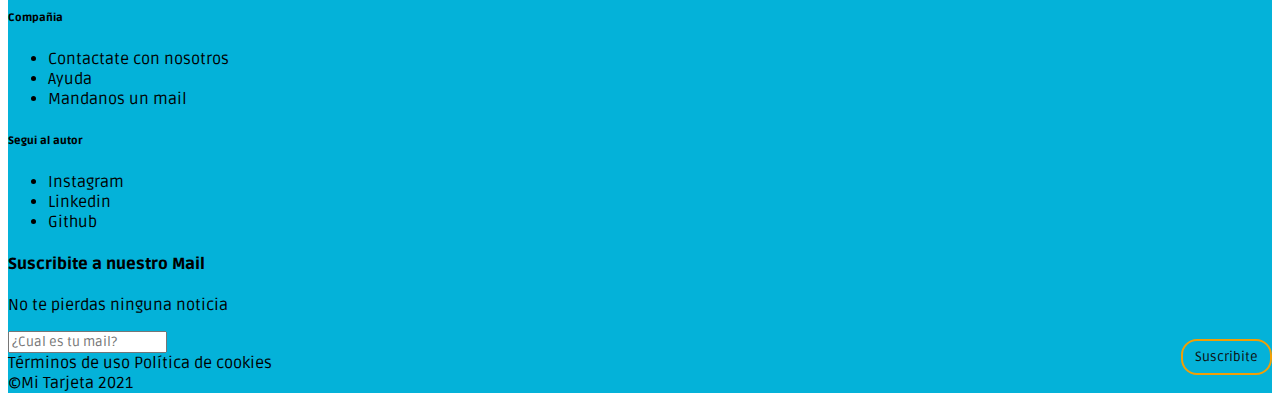
==== commit abb21aa8: "agrego soporte html" ====
--- a/paginas/descripcion.html
+++ b/paginas/descripcion.html
@@ -39,8 +39,8 @@
                             Soporte
                         </a>
                         <div class="dropdown-menu" aria-labelledby="navbarDropdownMenuLink">
-                            <a class="dropdown-item" href="#">Hablar con atencion a cliente</a>
-                            <a class="dropdown-item" href="#">Comunicar un error</a>
+                            <a class="dropdown-item" href="./soporte.html">Preguntas</a>
+                            <a class="dropdown-item" href="./soporte.html#error">Comunicar un error</a>
                         </div>
                         </li>
                         <li class="nav-item">
@@ -194,9 +194,9 @@
                     <div class="col-4">
                         <h6><b>Compañia</b></h6>
                         <ul class="footer__lista">
-                            <li class="footer__lista--item"><a href="">Contactate con nosotros</a></li>
-                            <li class="footer__lista--item"><a href="">Ayuda</a></li>
-                            <li class="footer__lista--item"><a href="">Mandanos un mail</a></li>
+                            <li class="footer__lista--item"><a href="./soporte.html#error">Contactate con nosotros</a></li>
+                            <li class="footer__lista--item"><a href="./quienesSomos.html">Ayuda</a></li>
+                            <li class="footer__lista--item"><a href="./soporte.html#error">Mandanos un mail</a></li>
                         </ul>
                     </div>
                     <div class="col-4">
@@ -218,7 +218,7 @@
                     <div class="contacMail-suscrip col-4">
                         <form class="form-inline my-2 my-lg-0">
                             <input class="form-control mr-sm-2" type="search" placeholder="¿Cual es tu mail?" aria-label="Search">
-                            <button class="btn btn-secondary my-2 my-sm-0" type="submit">Suscribite</button>
+                            <button class="btn my-2 my-sm-0" type="submit">Suscribite</button>
                         </form>
                     </div>
                     <div class="contacMail-legal col-4">
--- a/estilo/estilo.css
+++ b/estilo/estilo.css
@@ -407,7 +407,7 @@
 
 /*Quienes somos*/
 .quienesSomos{
-    margin-top: 100px;
+    margin-top: 58px;
     background-color:#F29F05 ;
 }
 .quienesSomosTitulo {
@@ -424,9 +424,167 @@
     text-align: center;
     margin-top: 80px;
 }
+.quienesSomosCajaTexto{
+    display: flex;
+    flex-flow: column wrap;
+    justify-content: center;
+    text-align: center;
+}
+.quienesSomosCajaImg {
+    display: flex;
+    flex-flow: column wrap;
+    justify-content: center;
+}
+.quienesSomosCajaImg img{
+    width: 100%;
+    height: auto;
+}
 .quienesSomosDescripcionTextoh3 h3{
     font-size: 50px;
 }
+.pilares{
+    display: flex;
+    flex-flow: column wrap;
+    justify-content: center;
+}
+.pilaresTitulo{
+    display: flex;
+    justify-content: center;
+}
+.pilaresContenedor{
+    display: flex;
+    flex-flow: row wrap;
+    justify-content: space-around;
+}
+.pilaresCaja{
+    display: flex;
+    flex-flow: column wrap;
+    justify-content: center;
+    align-items: center;
+    text-align: center;
+    background-color: #F24C27;
+    border-radius: 1rem;
+    margin-top: 10px;
+}
+.pilaresCajaImg {
+    border-radius:80%;
+    background-color: #053259;
+    margin-top: 10px;
+    display: flex;
+    justify-content: center;
+    align-items:center ;
+}
+.pilaresCajaImg img{
+    padding: 10px;
+    width: 50px;
+    height:auto;
+}
+.pilaresCajaTitulo {
+    margin-top: 10px;
+}
+.pilaresCajaTexto{
+    display: flex;
+    justify-content: center;
+    width: 70%;
+}
+/*soporte */ 
+.preguntas{
+    background-color: #ee795f;
+    margin-top: 58px;
+}
+.preguntasBuscador{
+    display: flex;
+    flex-flow: column wrap;
+    justify-content: center;
+    align-items: center;
+}
+.preguntasBarra{
+    width:50%;
+    margin:10px;
+    padding:10px 16px;
+    border-radius:32px;
+    outline:none;
+    border:2px solid #F29F05;
+    background:#F29F05;
+    transition:all 0.5s;
+}
+.preguntasBarra:focus{
+    background:#F29F05;
+    width:100%;
+}
+.preguntasImg{
+    display: flex;
+    justify-content: center;
+}
+.preguntasImg img {
+    width: 50%;
+    height: auto;
+}
+.errores {
+    display: flex;
+    align-items: center;
+}
+.erroresTitulo {
+    display: flex;
+    justify-content: center;
+}
+.erroresTitulo h2{
+    font-size: 80px;
+}
+.erroresImg  {
+    width: 100%;
+    height: auto;
+}
+.erroresImg img {
+    width: 100%;
+    height: auto;
+}
+.form{
+    margin-top: 50px;
+    width:300px;
+    background:#e6e6e6;
+    border-radius:8px;
+    padding:20px 30px;
+    box-sizing:border-box;
+}
+.form h2{
+    margin:10px 0;
+    padding-bottom:10px;
+    width:100%;
+    color:#0D0D0D;
+    border-bottom:3px solid #053259;
+}
+.formLlenar{
+    width:100%;
+    padding:10px;
+    box-sizing:border-box;
+    background:none;
+    outline:none;
+    resize:none;
+    border:0;
+    transition:all .3s;
+    border-bottom:2px solid #04B2D9;
+}
+.formLlenar:focus{
+    border-bottom:2px solid #053259;
+}
+button{
+    float:right;
+    padding:8px 12px;
+    margin:8px 0 0;
+    border:2px solid #F29F05;
+    background:0;
+    color:#0D0D0D;
+    cursor:pointer;
+    transition:all .3s;
+    border-radius: 1rem;
+}
+button:hover{
+    background:#F29F05;
+    color:#fff;
+}
+
+
 @media (max-width:1000px){
     .tarjetaDescripcion2 {
         display: none;
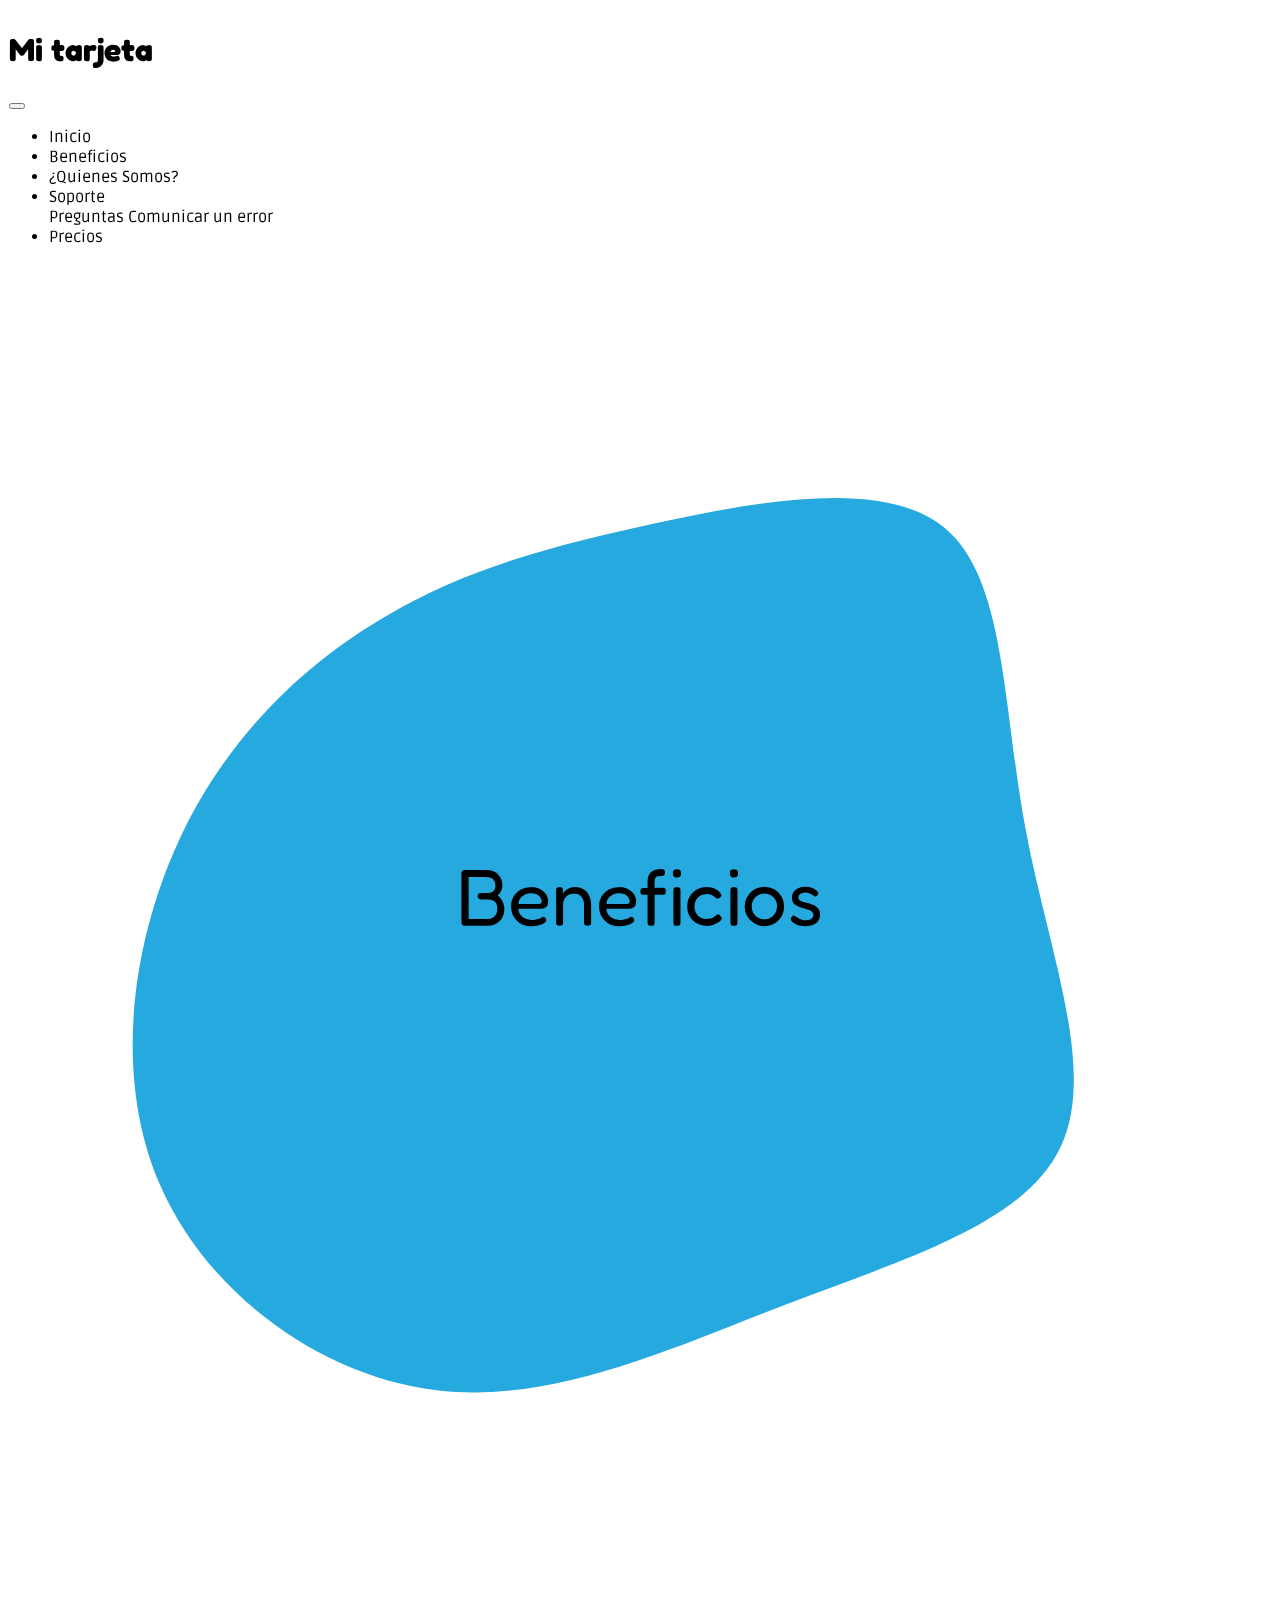
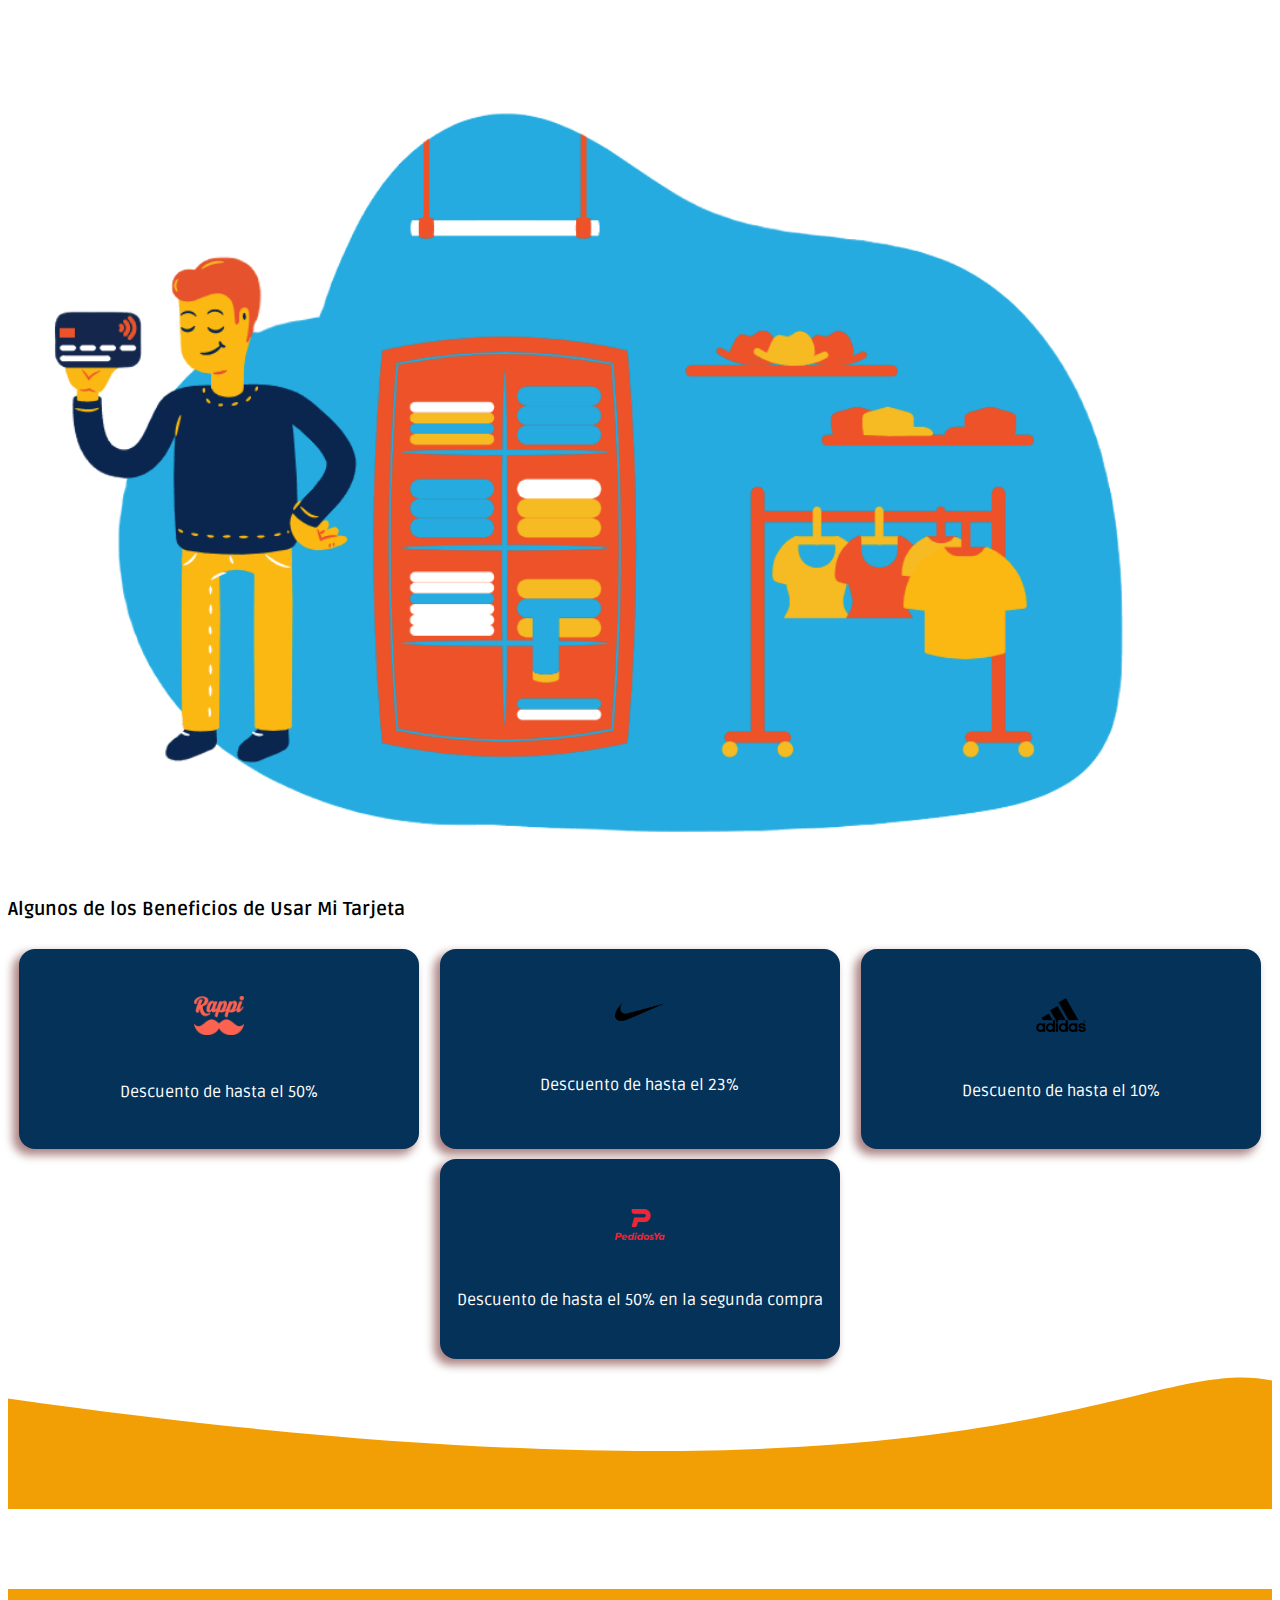
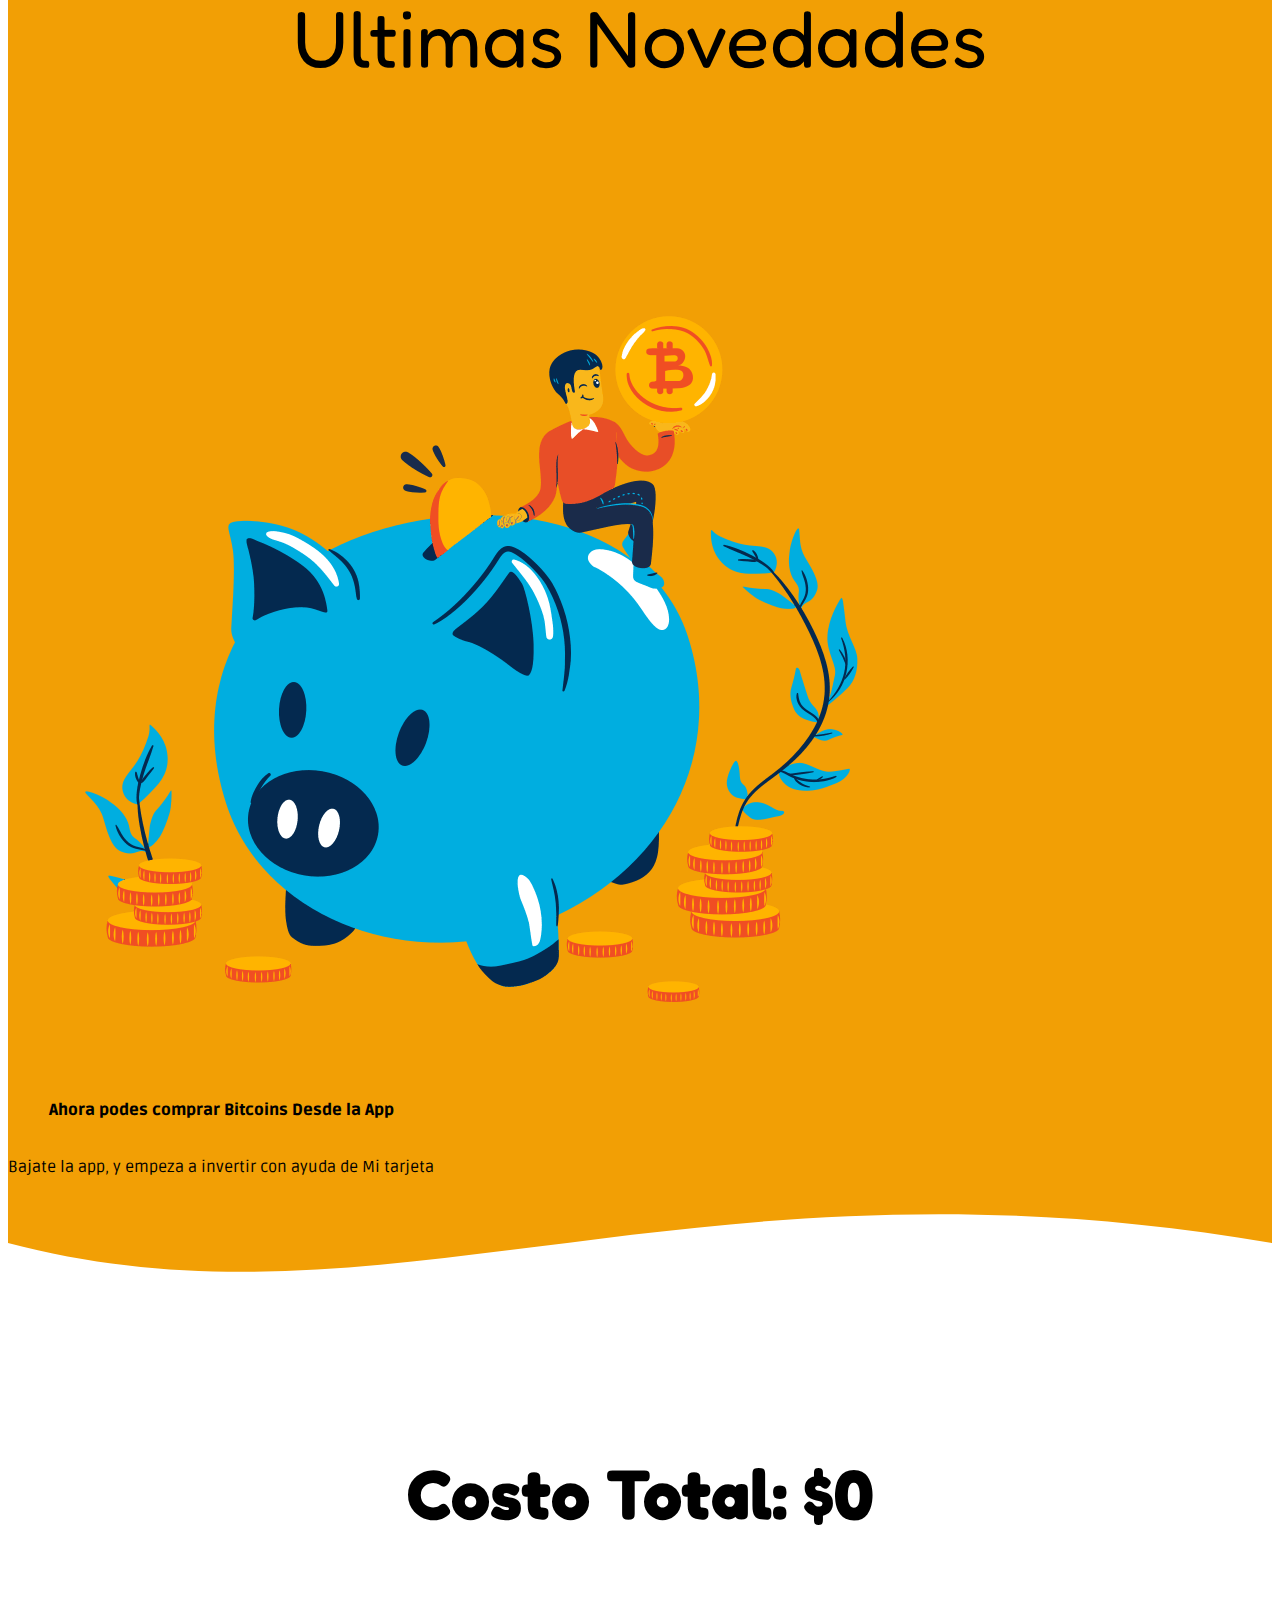
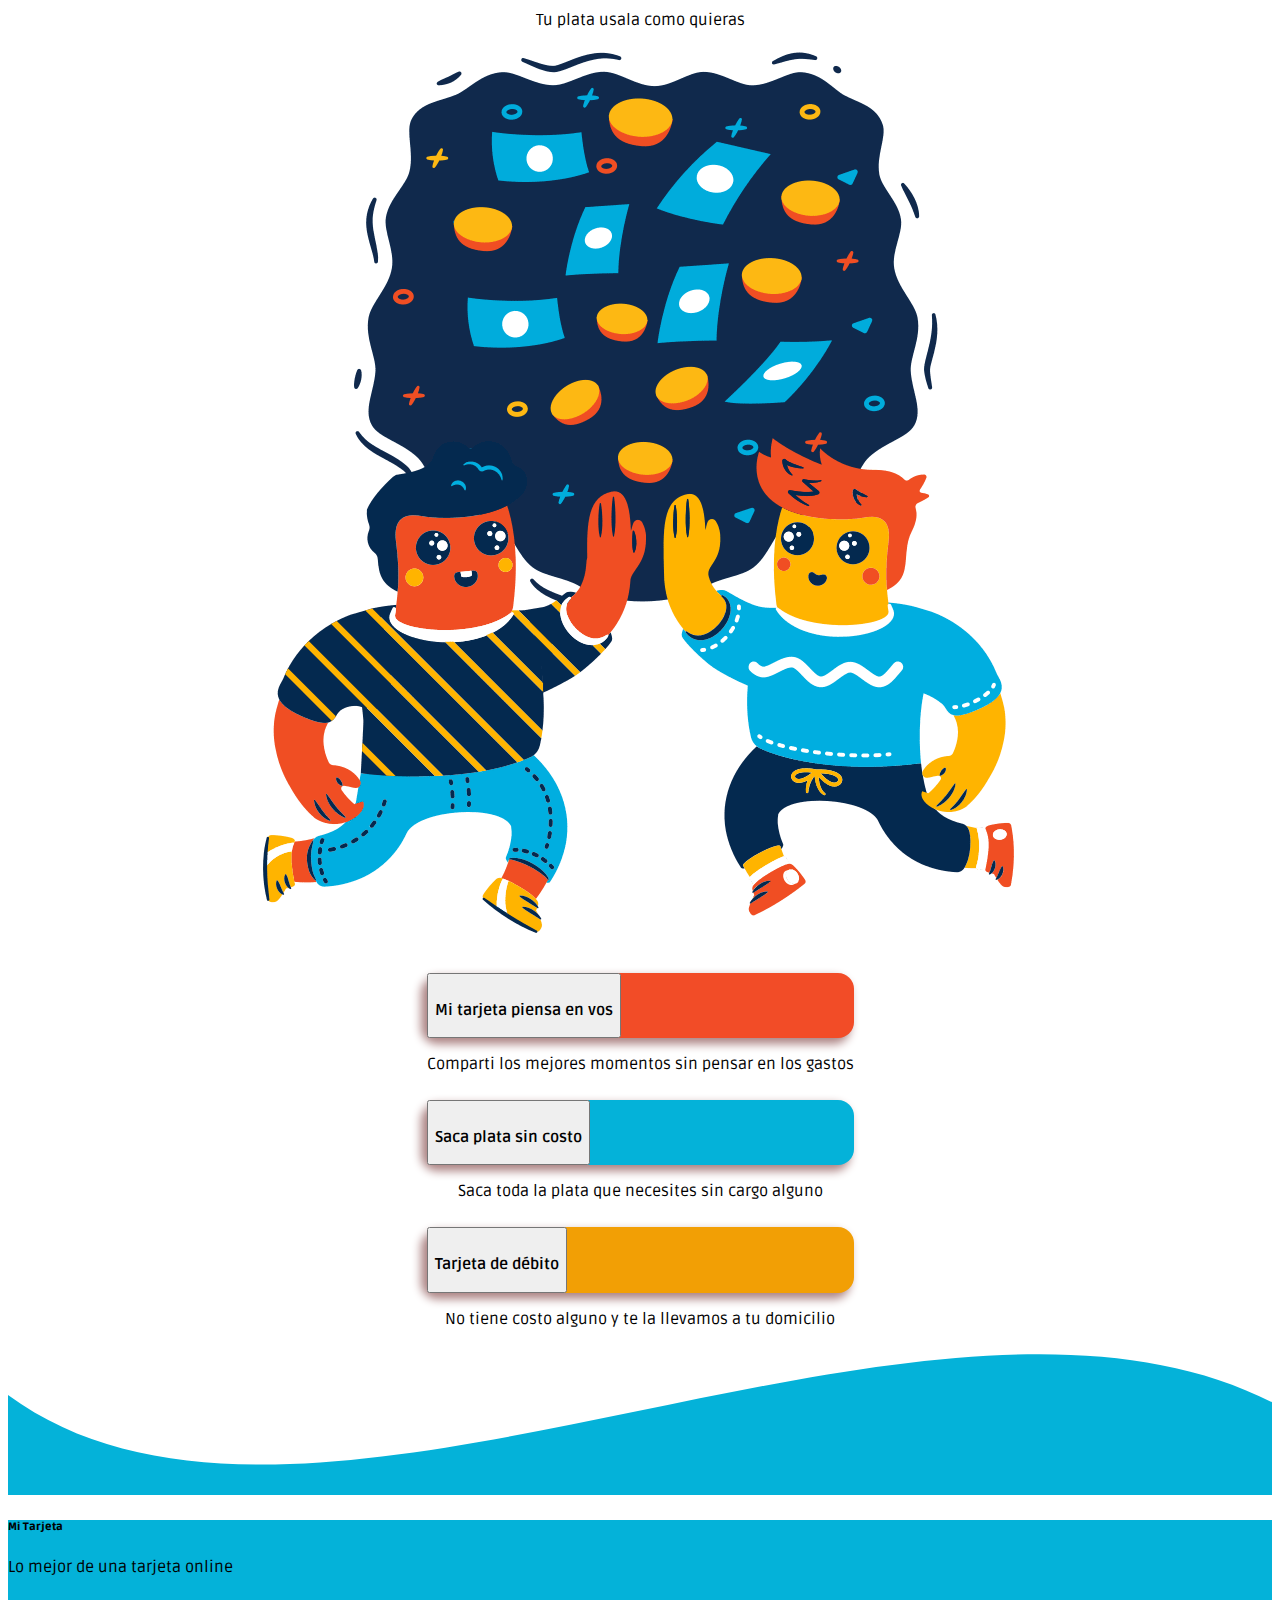
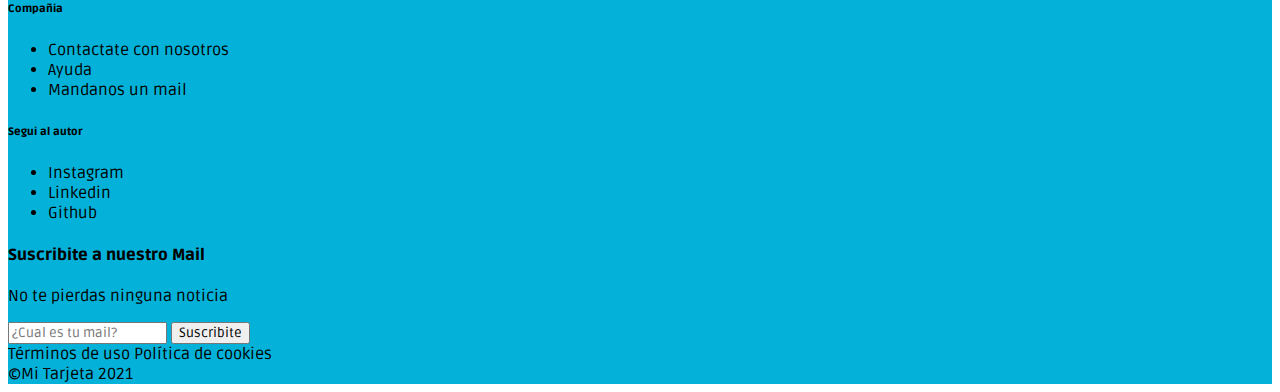
==== commit efc79f6b: "comprimiendo img" ====
--- a/paginas/descripcion.html
+++ b/paginas/descripcion.html
@@ -60,7 +60,7 @@
                 </svg>
             </div>
             <div class="home2Img col-6">
-                <img src="../img/tarjetapensando.png" alt="Persona pensando">
+                <img src="../img/tarjetapensando-min.png" alt="Persona pensando">
             </div>
         </div>
     </div>
@@ -71,7 +71,7 @@
             <div class="beneficiosCajas">
                 <div class="marcas">
                     <div class="marcasLogo">
-                        <img src="../img/logos/Logo-de-Rappi.png" alt="Logo de Rappi">
+                        <img src="../img/logos/Logo-de-Rappi-min.png" alt="Logo de Rappi">
                     </div>
                     <div class="marcasTexto">
                         Descuento de hasta el 50% 
@@ -79,7 +79,7 @@
                 </div>
                 <div class="marcas">
                     <div class="marcasLogo">
-                        <img src="../img/logos/Logo_NIKE.svg.png" alt="Logo de Nike">
+                        <img src="../img/logos/Logo_NIKE.svg-min.png" alt="Logo de Nike">
                     </div>
                     <div class="marcasTexto">
                         Descuento de hasta el 23% 
@@ -87,7 +87,7 @@
                 </div>
                 <div class="marcas">
                     <div class="marcasLogo">
-                        <img src="../img/logos/1280px-Adidas_Logo.svg.png" alt="Logo de Adidas">
+                        <img src="../img/logos/1280px-Adidas_Logo.svg-min.png" alt="Logo de Adidas">
                     </div>
                     <div class="marcasTexto">
                         Descuento de hasta el 10% 
@@ -95,7 +95,7 @@
                 </div>
                 <div class="marcas">
                     <div class="marcasLogo">
-                        <img src="../img/logos/pedidos-ya-logo.png" alt="Logo de Pedidosya">
+                        <img src="../img/logos/pedidos-ya-logo-min.png" alt="Logo de Pedidosya">
                     </div>
                     <div class="marcasTexto">
                         Descuento de hasta el 50% en la segunda compra
@@ -114,7 +114,7 @@
                 </div>
                 <div class="novedadesBitcoin row">
                     <div class="novedadesBitcoinImg col-6">
-                        <img src="../img/bitcoin.png" alt="Alcancia de bitcoin">
+                        <img src="../img/bitcoin-min.png" alt="Alcancia de bitcoin">
                     </div>
                     <div class="novedadesBitcoinTexto col-6">
                         <h4> <b>Ahora podes comprar Bitcoins Desde la App</b> </h4>                    
@@ -141,7 +141,7 @@
             </div>
             <div class="preciosDescripcion row">
                 <div class="preciosDescripcionImg col-6">
-                    <img src="../img/plata.png" alt="Personas contentas con plata">
+                    <img src="../img/plata-min.png" alt="Personas contentas con plata">
                 </div>
                 <div class="col-6">
                     <div class="accordion preciosDescripcionCajas " id="accordionExample"> 
--- a/estilo/estilo.css
+++ b/estilo/estilo.css
@@ -78,6 +78,12 @@
     font-size: 80px;
     font-family:'Fredoka One';
 }
+.homeImg {
+    display: flex;
+    flex-flow: column wrap;
+    justify-content: center;
+    align-items: center;
+}
 .homeImg img{
     width: 100%;
     height: auto;
@@ -202,6 +208,12 @@
     display: flex;
     flex-flow: column wrap;
     justify-content: center;
+}
+.seguridadImg {
+    display: flex;
+    flex-flow: column wrap;
+    justify-content: center;
+    align-items: center;
 }
 .seguridadImg img{
     width: 100%;
@@ -442,11 +454,7 @@
 .quienesSomosDescripcionTextoh3 h3{
     font-size: 50px;
 }
-.pilares{
-    display: flex;
-    flex-flow: column wrap;
-    justify-content: center;
-}
+
 .pilaresTitulo{
     display: flex;
     justify-content: center;
@@ -455,6 +463,7 @@
     display: flex;
     flex-flow: row wrap;
     justify-content: space-around;
+    align-items: center;
 }
 .pilaresCaja{
     display: flex;
@@ -480,12 +489,67 @@
     height:auto;
 }
 .pilaresCajaTitulo {
-    margin-top: 10px;
+    margin-top: 10%;
 }
 .pilaresCajaTexto{
     display: flex;
     justify-content: center;
     width: 70%;
+}
+.oficinasTitulo{
+    margin-top: 80px;
+    margin-bottom: 80px;
+}
+.oficinas {
+    display: flex;
+    flex-flow: row wrap;
+    align-items: center;
+}
+.oficinasContenedor {
+    display: flex;
+    flex-flow: row wrap;
+}
+.oficinasCaja{
+    margin-bottom: 80px;
+    background-size: cover;
+    background-image: url("../img/oficina-min.jpg");
+    width: 150px;
+    height: 300px;
+    border-radius: 1rem;
+    -webkit-box-shadow: 0px 1px 17px 0px rgba(50, 50, 50, 0.75);
+    -moz-box-shadow:    0px 1px 17px 0px rgba(50, 50, 50, 0.75);
+    box-shadow:         0px 1px 17px 0px rgba(50, 50, 50, 0.75);
+}
+.oficinasCaja2{
+    margin-bottom: 80px;
+    background-size: cover;
+    background-image: url("../img/oficina2-min.jpg");
+    width: 150px;
+    height: 300px;
+    border-radius: 1rem;
+    -webkit-box-shadow: 0px 1px 17px 0px rgba(50, 50, 50, 0.75);
+    -moz-box-shadow:    0px 1px 17px 0px rgba(50, 50, 50, 0.75);
+    box-shadow:         0px 1px 17px 0px rgba(50, 50, 50, 0.75);
+}
+.oficinasCaja3{
+    background-size: cover;
+    background-image: url("../img/oficina3-min.jpg");
+    width: 150px;
+    height: 300px;
+    border-radius: 1rem;
+    -webkit-box-shadow: 0px 1px 17px 0px rgba(50, 50, 50, 0.75);
+    -moz-box-shadow:    0px 1px 17px 0px rgba(50, 50, 50, 0.75);
+    box-shadow:         0px 1px 17px 0px rgba(50, 50, 50, 0.75);
+}
+.oficinasCaja4{
+    background-size: cover;
+    background-image: url("../img/oficina4-min.jpg");
+    width: 150px;
+    height: 300px;
+    border-radius: 1rem;
+    -webkit-box-shadow: 0px 1px 17px 0px rgba(50, 50, 50, 0.75);
+    -moz-box-shadow:    0px 1px 17px 0px rgba(50, 50, 50, 0.75);
+    box-shadow:         0px 1px 17px 0px rgba(50, 50, 50, 0.75);
 }
 /*soporte */ 
 .preguntas{
@@ -541,7 +605,6 @@
 }
 .form{
     margin-top: 50px;
-    width:300px;
     background:#e6e6e6;
     border-radius:8px;
     padding:20px 30px;
@@ -550,7 +613,6 @@
 .form h2{
     margin:10px 0;
     padding-bottom:10px;
-    width:100%;
     color:#0D0D0D;
     border-bottom:3px solid #053259;
 }
@@ -568,7 +630,7 @@
 .formLlenar:focus{
     border-bottom:2px solid #053259;
 }
-button{
+.botonError{
     float:right;
     padding:8px 12px;
     margin:8px 0 0;
@@ -579,7 +641,7 @@
     transition:all .3s;
     border-radius: 1rem;
 }
-button:hover{
+.botonError:hover{
     background:#F29F05;
     color:#fff;
 }
@@ -614,4 +676,11 @@
     .novedadesInfoTitulo p{
         font-size: 40px;
     }
+    .form h2{
+        font-size: 25px;
+        margin:10px 0;
+        padding-bottom:10px;
+        color:#0D0D0D;
+        border-bottom:3px solid #053259;
+    }
     }